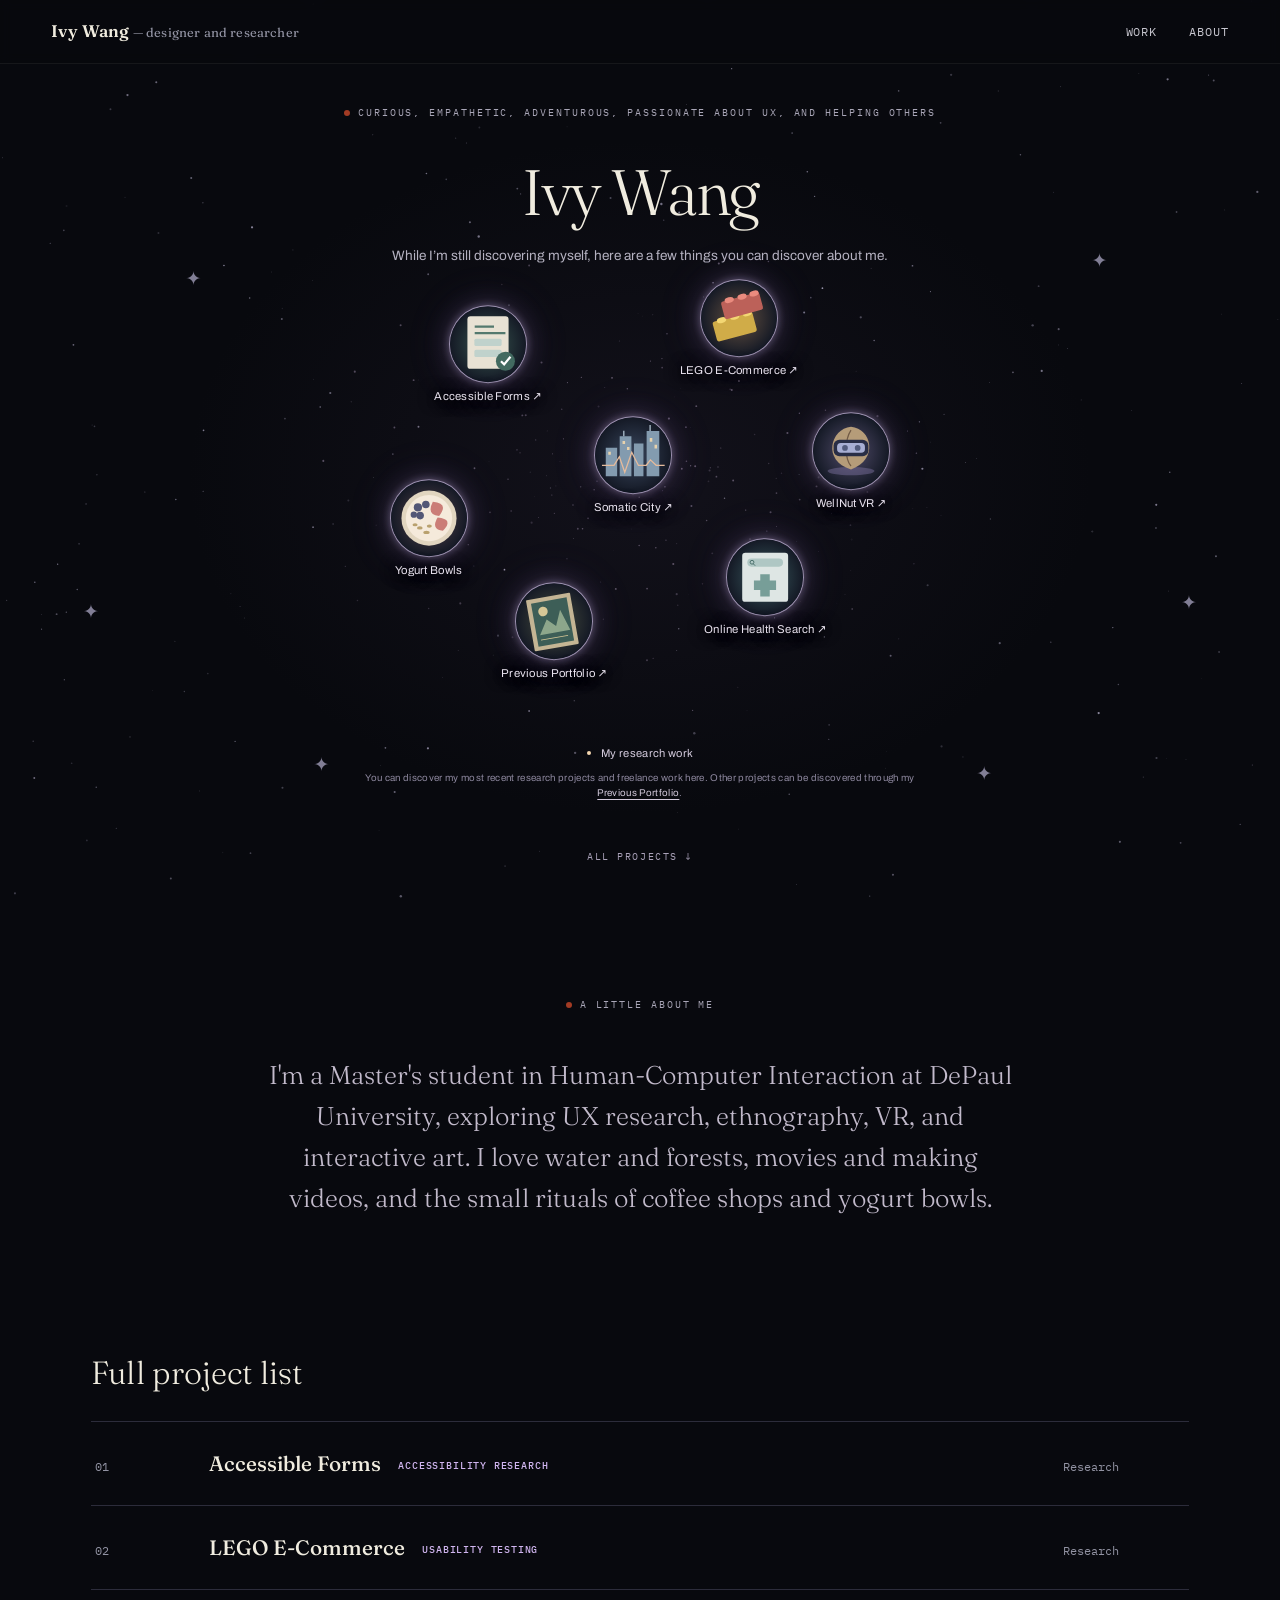
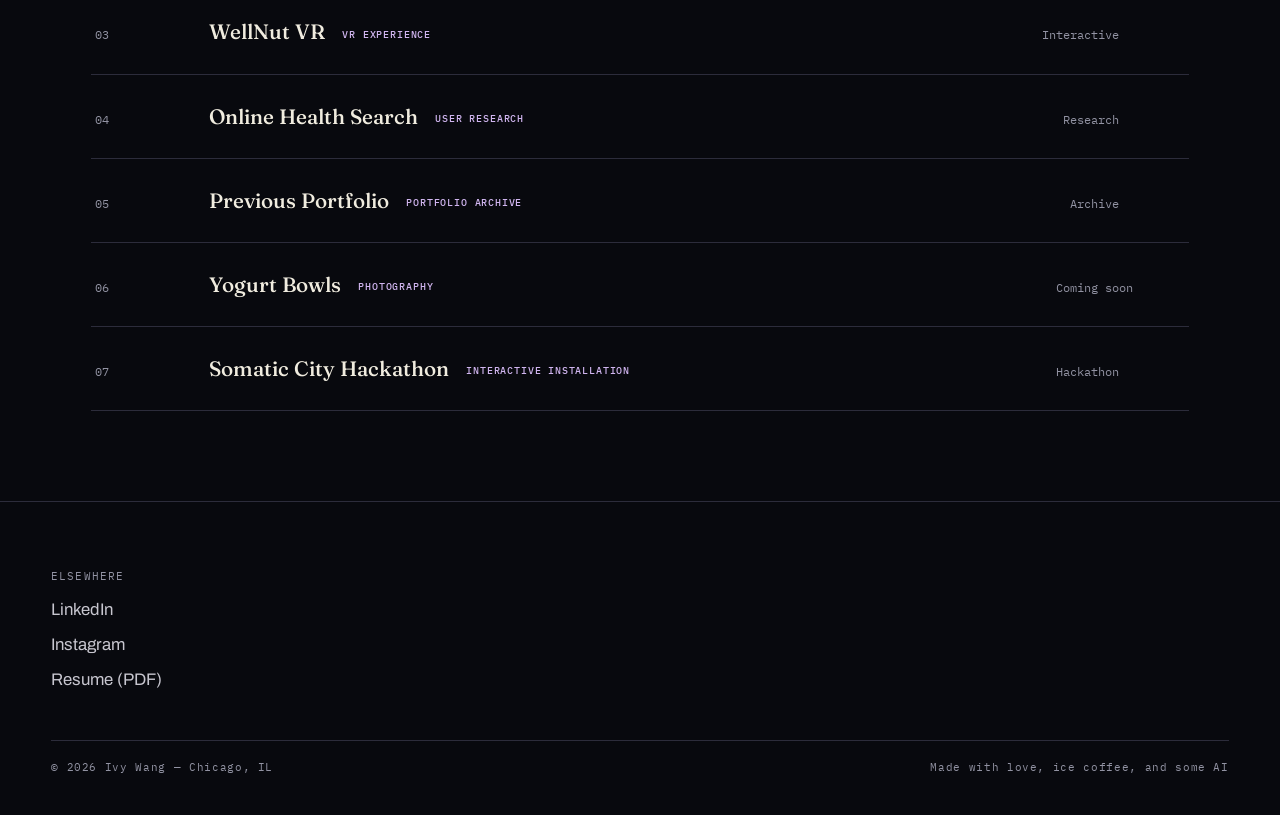
==== index.html @ 1f234c70 "Imported project into github the whole file, everything for the portfolio is moved here" ====
<!DOCTYPE html>
<html lang="en">
<head>
<meta charset="UTF-8">
<meta name="viewport" content="width=device-width, initial-scale=1.0">
<title>Ivy Wang — UX Researcher &amp; Multidisciplinary Interactive Designer</title>
<meta name="description" content="Portfolio and living archive of Ivy Wang — UX researcher and multidisciplinary interactive designer working across research, interaction design, and creative technology.">
<link rel="stylesheet" href="styles.css?v=5">
<link rel="stylesheet" href="universe.css?v=4">
</head>
<body data-page="home">

<nav class="site-nav">
  <a href="index.html" class="mark">Ivy Wang<span> — designer and researcher</span></a>
  <button class="nav-toggle" aria-expanded="false" aria-controls="nav-links">Menu</button>
  <ul class="nav-links" id="nav-links">
    <li><a href="work.html" data-page="work">Work</a></li>
    <li><a href="about.html" data-page="about">About</a></li>
  </ul>
</nav>

<main>

  <section class="universe" aria-label="Explore Ivy's universe">
    <canvas class="starfield" aria-hidden="true"></canvas>
    <header class="universe-intro">
      <p class="eyebrow">Curious, Empathetic, Adventurous, Passionate about UX, and Helping others</p>
      <h1>Ivy Wang</h1>
      <p>While I’m still discovering myself, here are a few things you can discover about me.</p>
    </header>
    <div class="project-cluster" aria-label="Project constellation">
      <a class="project-particle particle-1" href="case-study.html" target="_blank" rel="noopener noreferrer"><span class="particle-spark" aria-hidden="true"><img src="data:image/svg+xml,%3Csvg%20xmlns%3D%22http%3A%2F%2Fwww.w3.org%2F2000%2Fsvg%22%20viewBox%3D%220%200%20240%20240%22%3E%3Cdefs%3E%3CradialGradient%20id%3D%22b%22%3E%3Cstop%20stop-color%3D%22%23395851%22%2F%3E%3Cstop%20offset%3D%221%22%20stop-color%3D%22%23141925%22%2F%3E%3C%2FradialGradient%3E%3C%2Fdefs%3E%3Crect%20width%3D%22240%22%20height%3D%22240%22%20fill%3D%22url(%23b)%22%2F%3E%3Crect%20x%3D%2255%22%20y%3D%2232%22%20width%3D%22130%22%20height%3D%22166%22%20rx%3D%2210%22%20fill%3D%22%23e8e2d4%22%2F%3E%3Cpath%20d%3D%22M78%2065h61M78%2085h97%22%20stroke%3D%22%2353796e%22%20stroke-width%3D%227%22%2F%3E%3Crect%20x%3D%2277%22%20y%3D%22103%22%20width%3D%2286%22%20height%3D%2223%22%20rx%3D%225%22%20fill%3D%22%23c0d2cc%22%2F%3E%3Crect%20x%3D%2277%22%20y%3D%22138%22%20width%3D%2286%22%20height%3D%2223%22%20rx%3D%225%22%20fill%3D%22%23c0d2cc%22%2F%3E%3Ccircle%20cx%3D%22175%22%20cy%3D%22174%22%20r%3D%2230%22%20fill%3D%22%23426a60%22%2F%3E%3Cpath%20d%3D%22m161%20174%2010%2010%2020-24%22%20fill%3D%22none%22%20stroke%3D%22%23fff%22%20stroke-width%3D%227%22%2F%3E%3C%2Fsvg%3E" alt="" width="240" height="240"></span><span class="particle-name">Accessible Forms ↗</span><span class="particle-detail">Accessibility research</span></a>
      <a class="project-particle particle-2" href="lego-case-study.html" target="_blank" rel="noopener noreferrer"><span class="particle-spark" aria-hidden="true"><img src="data:image/svg+xml,%3Csvg%20xmlns%3D%22http%3A%2F%2Fwww.w3.org%2F2000%2Fsvg%22%20viewBox%3D%220%200%20240%20240%22%3E%3Cdefs%3E%3CradialGradient%20id%3D%22b%22%3E%3Cstop%20stop-color%3D%22%23655141%22%2F%3E%3Cstop%20offset%3D%221%22%20stop-color%3D%22%23141925%22%2F%3E%3C%2FradialGradient%3E%3C%2Fdefs%3E%3Crect%20width%3D%22240%22%20height%3D%22240%22%20fill%3D%22url(%23b)%22%2F%3E%3Cg%20transform%3D%22rotate(-15%20120%20120)%22%3E%3Crect%20x%3D%2235%22%20y%3D%22110%22%20width%3D%22130%22%20height%3D%2265%22%20rx%3D%228%22%20fill%3D%22%23d0ac48%22%2F%3E%3Cellipse%20cx%3D%2265%22%20cy%3D%22112%22%20rx%3D%2215%22%20ry%3D%229%22%20fill%3D%22%23f3d773%22%2F%3E%3Cellipse%20cx%3D%22108%22%20cy%3D%22112%22%20rx%3D%2215%22%20ry%3D%229%22%20fill%3D%22%23f3d773%22%2F%3E%3Cellipse%20cx%3D%22149%22%20cy%3D%22112%22%20rx%3D%2215%22%20ry%3D%229%22%20fill%3D%22%23f3d773%22%2F%3E%3Crect%20x%3D%2277%22%20y%3D%2256%22%20width%3D%22125%22%20height%3D%2257%22%20rx%3D%227%22%20fill%3D%22%23bc6159%22%2F%3E%3Cellipse%20cx%3D%22105%22%20cy%3D%2257%22%20rx%3D%2215%22%20ry%3D%229%22%20fill%3D%22%23ea8b7e%22%2F%3E%3Cellipse%20cx%3D%22147%22%20cy%3D%2257%22%20rx%3D%2215%22%20ry%3D%229%22%20fill%3D%22%23ea8b7e%22%2F%3E%3Cellipse%20cx%3D%22186%22%20cy%3D%2257%22%20rx%3D%2215%22%20ry%3D%229%22%20fill%3D%22%23ea8b7e%22%2F%3E%3C%2Fg%3E%3C%2Fsvg%3E" alt="" width="240" height="240"></span><span class="particle-name">LEGO E-Commerce ↗</span><span class="particle-detail">Usability testing</span></a>
      <a class="project-particle particle-3" href="wellnut-case-study.html" target="_blank" rel="noopener noreferrer"><span class="particle-spark" aria-hidden="true"><img src="data:image/svg+xml,%3Csvg%20xmlns%3D%22http%3A%2F%2Fwww.w3.org%2F2000%2Fsvg%22%20viewBox%3D%220%200%20240%20240%22%3E%3Cdefs%3E%3CradialGradient%20id%3D%22b%22%3E%3Cstop%20stop-color%3D%22%23524c6b%22%2F%3E%3Cstop%20offset%3D%221%22%20stop-color%3D%22%23141925%22%2F%3E%3C%2FradialGradient%3E%3C%2Fdefs%3E%3Crect%20width%3D%22240%22%20height%3D%22240%22%20fill%3D%22url(%23b)%22%2F%3E%3Cellipse%20cx%3D%22120%22%20cy%3D%22183%22%20rx%3D%2274%22%20ry%3D%2213%22%20fill%3D%22%238b7eae%22%20opacity%3D%22.4%22%2F%3E%3Cpath%20d%3D%22M120%2043c-65%207-92%20107%200%20135%2088-32%2065-130%200-135Z%22%20fill%3D%22%23b59c79%22%2F%3E%3Cpath%20d%3D%22M120%2054c-20%2030-20%2090%200%20113%22%20stroke%3D%22%23725b46%22%20stroke-width%3D%224%22%20fill%3D%22none%22%2F%3E%3Crect%20x%3D%2265%22%20y%3D%2284%22%20width%3D%22110%22%20height%3D%2252%22%20rx%3D%2218%22%20fill%3D%22%23292e46%22%2F%3E%3Crect%20x%3D%2276%22%20y%3D%2294%22%20width%3D%2288%22%20height%3D%2231%22%20rx%3D%2212%22%20fill%3D%22%23a8afd3%22%2F%3E%3Ccircle%20cx%3D%22101%22%20cy%3D%22110%22%20r%3D%229%22%20fill%3D%22%23525b7c%22%2F%3E%3Ccircle%20cx%3D%22141%22%20cy%3D%22110%22%20r%3D%229%22%20fill%3D%22%23525b7c%22%2F%3E%3C%2Fsvg%3E" alt="" width="240" height="240"></span><span class="particle-name">WellNut VR ↗</span><span class="particle-detail">Virtual reality</span></a>
      <a class="project-particle particle-4" href="health-search-case-study.html" target="_blank" rel="noopener noreferrer"><span class="particle-spark" aria-hidden="true"><img src="data:image/svg+xml,%3Csvg%20xmlns%3D%22http%3A%2F%2Fwww.w3.org%2F2000%2Fsvg%22%20viewBox%3D%220%200%20240%20240%22%3E%3Cdefs%3E%3CradialGradient%20id%3D%22b%22%3E%3Cstop%20stop-color%3D%22%233b5c61%22%2F%3E%3Cstop%20offset%3D%221%22%20stop-color%3D%22%23141925%22%2F%3E%3C%2FradialGradient%3E%3C%2Fdefs%3E%3Crect%20width%3D%22240%22%20height%3D%22240%22%20fill%3D%22url(%23b)%22%2F%3E%3Crect%20x%3D%2248%22%20y%3D%2243%22%20width%3D%22145%22%20height%3D%22155%22%20rx%3D%2210%22%20fill%3D%22%23dee6e4%22%2F%3E%3Crect%20x%3D%2264%22%20y%3D%2261%22%20width%3D%22113%22%20height%3D%2226%22%20rx%3D%2213%22%20fill%3D%22%23afc7c4%22%2F%3E%3Ccircle%20cx%3D%2279%22%20cy%3D%2273%22%20r%3D%226%22%20stroke%3D%22%23476d69%22%20stroke-width%3D%223%22%20fill%3D%22none%22%2F%3E%3Cpath%20d%3D%22m83%2078%206%206%22%20stroke%3D%22%23476d69%22%20stroke-width%3D%223%22%2F%3E%3Cpath%20d%3D%22M105%20111h30v20h20v30h-20v20h-30v-20H85v-30h20Z%22%20fill%3D%22%23779e98%22%2F%3E%3C%2Fsvg%3E" alt="" width="240" height="240"></span><span class="particle-name">Online Health Search ↗</span><span class="particle-detail">User research</span></a>
      <a class="project-particle particle-5" href="https://ivywang1108.github.io/ivyportfolio/index.html" target="_blank" rel="noopener noreferrer"><span class="particle-spark" aria-hidden="true"><img src="data:image/svg+xml,%3Csvg%20xmlns%3D%22http%3A%2F%2Fwww.w3.org%2F2000%2Fsvg%22%20viewBox%3D%220%200%20240%20240%22%3E%3Cdefs%3E%3CradialGradient%20id%3D%22b%22%3E%3Cstop%20stop-color%3D%22%234a5040%22%2F%3E%3Cstop%20offset%3D%221%22%20stop-color%3D%22%23141925%22%2F%3E%3C%2FradialGradient%3E%3C%2Fdefs%3E%3Crect%20width%3D%22240%22%20height%3D%22240%22%20fill%3D%22url(%23b)%22%2F%3E%3Cg%20transform%3D%22rotate(-10%20120%20120)%22%3E%3Crect%20x%3D%2244%22%20y%3D%2240%22%20width%3D%22141%22%20height%3D%22164%22%20rx%3D%223%22%20fill%3D%22%23c4b594%22%2F%3E%3Crect%20x%3D%2258%22%20y%3D%2253%22%20width%3D%22114%22%20height%3D%22138%22%20fill%3D%22%233d5e57%22%2F%3E%3Cpath%20d%3D%22M69%20156%2098%20111l26%2025%2021-48%2021%2068%22%20fill%3D%22%238da68b%22%2F%3E%3Ccircle%20cx%3D%2291%22%20cy%3D%2284%22%20r%3D%2215%22%20fill%3D%22%23d6c797%22%2F%3E%3Cpath%20d%3D%22M69%20172h87%22%20stroke%3D%22%23d6c797%22%20stroke-width%3D%223%22%2F%3E%3C%2Fg%3E%3C%2Fsvg%3E" alt="" width="240" height="240"></span><span class="particle-name">Previous Portfolio ↗</span><span class="particle-detail">Earlier explorations</span></a>
      <button class="project-particle particle-6" type="button" aria-label="Yogurt Bowls — photography coming soon"><span class="particle-spark" aria-hidden="true"><img src="data:image/svg+xml,%3Csvg%20xmlns%3D%22http%3A%2F%2Fwww.w3.org%2F2000%2Fsvg%22%20viewBox%3D%220%200%20240%20240%22%3E%3Cdefs%3E%3CradialGradient%20id%3D%22b%22%3E%3Cstop%20stop-color%3D%22%235b464d%22%2F%3E%3Cstop%20offset%3D%221%22%20stop-color%3D%22%23141925%22%2F%3E%3C%2FradialGradient%3E%3C%2Fdefs%3E%3Crect%20width%3D%22240%22%20height%3D%22240%22%20fill%3D%22url(%23b)%22%2F%3E%3Ccircle%20cx%3D%22120%22%20cy%3D%22120%22%20r%3D%2287%22%20fill%3D%22%23e1d5bf%22%2F%3E%3Ccircle%20cx%3D%22120%22%20cy%3D%22120%22%20r%3D%2273%22%20fill%3D%22%23f5eadb%22%2F%3E%3Cg%20fill%3D%22%23535776%22%3E%3Ccircle%20cx%3D%2285%22%20cy%3D%2286%22%20r%3D%2213%22%2F%3E%3Ccircle%20cx%3D%22110%22%20cy%3D%2277%22%20r%3D%2212%22%2F%3E%3Ccircle%20cx%3D%2292%22%20cy%3D%22112%22%20r%3D%2212%22%2F%3E%3Ccircle%20cx%3D%2272%22%20cy%3D%22109%22%20r%3D%2210%22%2F%3E%3C%2Fg%3E%3Cg%20fill%3D%22%23cb7d77%22%3E%3Cpath%20d%3D%22M132%2068q52%204%2020%2045-41-3-20-45%22%2F%3E%3Cpath%20d%3D%22M147%20118q53%205%2017%2042-39-4-17-42%22%2F%3E%3C%2Fg%3E%3Cg%20fill%3D%22%23b9a16e%22%3E%3Cellipse%20cx%3D%2291%22%20cy%3D%22151%22%20rx%3D%229%22%20ry%3D%225%22%2F%3E%3Cellipse%20cx%3D%22112%22%20cy%3D%22165%22%20rx%3D%2210%22%20ry%3D%225%22%2F%3E%3Cellipse%20cx%3D%22121%22%20cy%3D%22145%22%20rx%3D%228%22%20ry%3D%225%22%2F%3E%3Cellipse%20cx%3D%2276%22%20cy%3D%22141%22%20rx%3D%228%22%20ry%3D%225%22%2F%3E%3C%2Fg%3E%3C%2Fsvg%3E" alt="" width="240" height="240"></span><span class="particle-name">Yogurt Bowls </span><span class="particle-detail">Photography · coming soon</span></button>
      <a class="project-particle particle-7" href="somatic-city-case-study.html" target="_blank" rel="noopener noreferrer"><span class="particle-spark" aria-hidden="true"><img src="data:image/svg+xml,%3Csvg%20xmlns%3D%22http%3A%2F%2Fwww.w3.org%2F2000%2Fsvg%22%20viewBox%3D%220%200%20240%20240%22%3E%3Cdefs%3E%3CradialGradient%20id%3D%22b%22%3E%3Cstop%20stop-color%3D%22%2339465d%22%2F%3E%3Cstop%20offset%3D%221%22%20stop-color%3D%22%23141925%22%2F%3E%3C%2FradialGradient%3E%3C%2Fdefs%3E%3Crect%20width%3D%22240%22%20height%3D%22240%22%20fill%3D%22url(%23b)%22%2F%3E%3Cpath%20d%3D%22M34%20187V97h36v90M78%20187V60h37v127M123%20187V83h30v104M163%20187V44h40v143%22%20fill%3D%22%23839baf%22%2F%3E%3Cpath%20d%3D%22M174%2044V25M91%2060V43%22%20stroke%3D%22%23b2c4d2%22%20stroke-width%3D%224%22%2F%3E%3Cpath%20d%3D%22M22%20152h38l17-27%2017%2049%2022-63%2021%2041h25l13-17%2018%2017h27%22%20fill%3D%22none%22%20stroke%3D%22%23e5bb9c%22%20stroke-width%3D%224%22%2F%3E%3Cg%20fill%3D%22%23e8d3ad%22%3E%3Cpath%20d%3D%22M87%2075h8v10h-8zM101%2094h8v10h-8zM173%2066h8v12h-8zM188%2087h8v12h-8zM42%20109h8v10h-8z%22%2F%3E%3C%2Fg%3E%3C%2Fsvg%3E" alt="" width="240" height="240"></span><span class="particle-name">Somatic City ↗</span><span class="particle-detail">Interactive installation</span></a>
    </div>
    <div class="fact-constellation" aria-label="Discover fun facts">
      <button class="fact-star fact-1" type="button" aria-expanded="false" aria-label="Reveal fun fact 1"><span class="star-cross" aria-hidden="true">✦</span><span class="fact-label">Fun fact 1<small>A little story, coming soon.</small></span></button>
      <button class="fact-star fact-2" type="button" aria-expanded="false" aria-label="Reveal fun fact 2"><span class="star-cross" aria-hidden="true">✦</span><span class="fact-label">Fun fact 2<small>A little story, coming soon.</small></span></button>
      <button class="fact-star fact-3" type="button" aria-expanded="false" aria-label="Reveal fun fact 3"><span class="star-cross" aria-hidden="true">✦</span><span class="fact-label">Fun fact 3<small>A little story, coming soon.</small></span></button>
      <button class="fact-star fact-4" type="button" aria-expanded="false" aria-label="Reveal fun fact 1"><span class="star-cross" aria-hidden="true">✦</span><span class="fact-label">Fun fact 1<small>A little story, coming soon.</small></span></button>
      <button class="fact-star fact-5" type="button" aria-expanded="false" aria-label="Reveal fun fact 2"><span class="star-cross" aria-hidden="true">✦</span><span class="fact-label">Fun fact 2<small>A little story, coming soon.</small></span></button>
      <button class="fact-star fact-6" type="button" aria-expanded="false" aria-label="Reveal fun fact 3"><span class="star-cross" aria-hidden="true">✦</span><span class="fact-label">Fun fact 3<small>A little story, coming soon.</small></span></button>
    </div>
    <div class="universe-guide"><span class="guide-dot"></span> My research work<small>You can discover my most recent research projects and freelance work here. Other projects can be discovered through my <a href="https://ivywang1108.github.io/ivyportfolio/index.html" target="_blank" rel="noopener noreferrer">Previous Portfolio</a>.</small></div>
    <a class="universe-scroll" href="#project-index">All projects ↓</a>
  </section>
  <section class="universe-about" aria-label="About Ivy">
    <p class="eyebrow">A little about me</p>
    <p>I'm a Master's student in Human-Computer Interaction at DePaul University, exploring UX research, ethnography, VR, and interactive art. I love water and forests, movies and making videos, and the small rituals of coffee shops and yogurt bowls.</p>
  </section>

  <!-- ============ INDEX STRIP ============ -->
  <section id="project-index" class="index-strip" aria-label="Full project list">
    <div class="strip-head">
      <h2>Full project list</h2>
    </div>
    <div class="entry-list">
      <a class="entry-row" href="case-study.html">
        <span class="num">01</span>
        <span class="title">Accessible Forms <span class="cat">Accessibility Research</span></span>
        <span class="year">Research</span>
        <span class="go">Open →</span>
      </a>
      <a class="entry-row" href="lego-case-study.html">
        <span class="num">02</span>
        <span class="title">LEGO E-Commerce <span class="cat">Usability Testing</span></span>
        <span class="year">Research</span>
        <span class="go">Open →</span>
      </a>
      <a class="entry-row" href="wellnut-case-study.html">
        <span class="num">03</span>
        <span class="title">WellNut VR <span class="cat">VR Experience</span></span>
        <span class="year">Interactive</span>
        <span class="go">Open →</span>
      </a>
      <a class="entry-row" href="health-search-case-study.html">
        <span class="num">04</span>
        <span class="title">Online Health Search <span class="cat">User Research</span></span>
        <span class="year">Research</span>
        <span class="go">Open →</span>
      </a>
      <a class="entry-row" href="https://ivywang1108.github.io/ivyportfolio/index.html">
        <span class="num">05</span>
        <span class="title">Previous Portfolio <span class="cat">Portfolio Archive</span></span>
        <span class="year">Archive</span>
        <span class="go">Open →</span>
      </a>
      <a class="entry-row" href="#project-index" aria-label="Yogurt Bowls — coming soon">
        <span class="num">06</span>
        <span class="title">Yogurt Bowls <span class="cat">Photography</span></span>
        <span class="year">Coming soon</span>
        <span class="go">Soon</span>
      </a>
      <a class="entry-row" href="somatic-city-case-study.html">
        <span class="num">07</span>
        <span class="title">Somatic City Hackathon <span class="cat">Interactive Installation</span></span>
        <span class="year">Hackathon</span>
        <span class="go">Open →</span>
      </a>
    </div>
  </section>

</main>

<footer class="site-footer">
  <div class="footer-grid">
    <div class="footer-col">
      <p class="label">Elsewhere</p>
      <a href="https://www.linkedin.com/in/ivywang1108" target="_blank" rel="noopener noreferrer">LinkedIn</a>
      <a href="https://www.instagram.com/eyeweewhy/" target="_blank" rel="noopener noreferrer">Instagram</a>
      <a href="#">Resume (PDF)</a>
    </div>
  </div>
  <div class="footer-bottom">
    <span>© <span data-year></span> Ivy Wang — Chicago, IL</span>
    <span>Made with love, ice coffee, and some AI</span>
  </div>
</footer>

<script src="script.js?v=3"></script>
<script src="universe.js?v=2"></script>
</body>
</html>
---- styles.css ----
/* =========================================================
   IVY WANG — PORTFOLIO
   A personal digital archive. Design system + shared layout.
   ========================================================= */

@import url('https://fonts.googleapis.com/css2?family=Fraunces:ital,opsz,wght@0,9..144,300;0,9..144,400;0,9..144,500;0,9..144,600;0,9..144,700;1,9..144,400;1,9..144,500&family=Archivo:ital,wght@0,400;0,500;0,600;0,700;1,400&family=IBM+Plex+Mono:wght@400;500&display=swap');

:root{
  /* ---- color: archive paper + ledger ink ---- */
  --paper:        #D6E8E8;
  --paper-2:      #D6E8E8;   /* card / specimen surface */
  --line:         #005200;   /* borders and hairline rules */
  --ink:          #005200;
  --ink-soft:     #176B4A;
  --ink-faint:    #4B987C;
  --blue:         #2E3A5F;   /* fountain-pen ledger blue */
  --ochre:        #B3822A;   /* index-tab ochre */
  --stamp:        #A23B24;   /* due-date stamp red, used sparingly */

  /* ---- type ---- */
  --f-display: 'Fraunces', ui-serif, Georgia, serif;
  --f-body:    'Archivo', ui-sans-serif, system-ui, sans-serif;
  --f-mono:    'IBM Plex Mono', ui-monospace, monospace;

  /* ---- scale ---- */
  --step-0: clamp(0.95rem, 0.9rem + 0.2vw, 1.05rem);
  --step-1: clamp(1.1rem, 1rem + 0.5vw, 1.3rem);
  --step-2: clamp(1.5rem, 1.2rem + 1.4vw, 2.1rem);
  --step-3: clamp(2.2rem, 1.6rem + 2.8vw, 3.6rem);
  --step-4: clamp(3rem, 2rem + 5vw, 6rem);

  --nav-h: 64px;
  --edge: clamp(20px, 4vw, 56px);
}

*, *::before, *::after{ box-sizing: border-box; }
html{ scroll-behavior: smooth; }
body{
  margin: 0;
  background: var(--paper);
  color: var(--ink);
  font-family: var(--f-body);
  font-size: var(--step-0);
  line-height: 1.5;
  -webkit-font-smoothing: antialiased;
}
img{ max-width: 100%; display: block; }
a{ color: inherit; text-decoration: none; }
h1,h2,h3,h4{ margin: 0; font-family: var(--f-display); font-weight: 500; }
p{ margin: 0; }
ul{ margin: 0; padding: 0; list-style: none; }
button{ font: inherit; color: inherit; background: none; border: none; cursor: pointer; }

::selection{ background: var(--blue); color: var(--paper); }

:focus-visible{
  outline: 2px solid var(--blue);
  outline-offset: 3px;
}

/* faint archive coordinate grid, used as page texture */
.grid-field{
  position: absolute;
  inset: 0;
  pointer-events: none;
  background-image:
    linear-gradient(var(--line) 1px, transparent 1px),
    linear-gradient(90deg, var(--line) 1px, transparent 1px);
  background-size: 96px 96px;
  opacity: 0.35;
  z-index: 0;
}

/* =========================================================
   NAV
   ========================================================= */
.site-nav{
  position: fixed;
  top: 0; left: 0; right: 0;
  height: var(--nav-h);
  display: flex;
  align-items: center;
  justify-content: space-between;
  padding: 0 var(--edge);
  z-index: 100;
  background: color-mix(in srgb, var(--paper) 88%, transparent);
  backdrop-filter: blur(6px);
  border-bottom: 1px solid var(--line);
}
.site-nav .mark{
  font-family: var(--f-display);
  font-weight: 600;
  font-size: 1.05rem;
  letter-spacing: 0.01em;
}
.site-nav .mark span{ color: var(--ink-faint); font-weight: 400; }
.nav-links{
  display: flex;
  gap: clamp(16px, 2.5vw, 40px);
  font-family: var(--f-mono);
  font-size: 0.72rem;
  letter-spacing: 0.08em;
  text-transform: uppercase;
}
.nav-links a{
  position: relative;
  padding: 4px 0;
  color: var(--ink-soft);
  transition: color .25s ease;
}
.nav-links a::after{
  content: "";
  position: absolute;
  left: 0; bottom: 0;
  width: 100%; height: 1px;
  background: var(--blue);
  transform: scaleX(0);
  transform-origin: right;
  transition: transform .3s ease;
}
.nav-links a:hover,
.nav-links a[aria-current="page"]{ color: var(--ink); }
.nav-links a:hover::after,
.nav-links a[aria-current="page"]::after{
  transform: scaleX(1);
  transform-origin: left;
}
.nav-toggle{ display: none; }

@media (max-width: 640px){
  .nav-links{
    position: fixed;
    top: var(--nav-h); left: 0; right: 0;
    flex-direction: column;
    background: var(--paper);
    border-bottom: 1px solid var(--line);
    padding: 18px var(--edge) 26px;
    gap: 16px;
    transform: translateY(-8px);
    opacity: 0;
    pointer-events: none;
    transition: opacity .2s ease, transform .2s ease;
  }
  .nav-links.is-open{
    opacity: 1;
    transform: translateY(0);
    pointer-events: auto;
  }
  .nav-toggle{
    display: inline-block;
    font-family: var(--f-mono);
    font-size: 0.72rem;
    letter-spacing: 0.08em;
    text-transform: uppercase;
    border: 1px solid var(--line);
    padding: 6px 12px;
  }
}

/* =========================================================
   FOOTER
   ========================================================= */
.site-footer{
  position: relative;
  z-index: 1;
  border-top: 1px solid var(--line);
  padding: 56px var(--edge) 40px;
  background: var(--paper);
}
.footer-grid{
  display: grid;
  grid-template-columns: 1fr;
  gap: 32px;
  max-width: 1200px;
  margin: 0 auto;
}
.footer-grid h3{
  font-size: var(--step-1);
  max-width: 20ch;
}
.footer-col p, .footer-col a{
  display: block;
  color: var(--ink-soft);
  margin-top: 10px;
}
.footer-col .label{
  font-family: var(--f-mono);
  font-size: 0.68rem;
  letter-spacing: 0.1em;
  text-transform: uppercase;
  color: var(--ink-faint);
  margin-bottom: 12px;
}
.footer-col a{ transition: color .2s ease; }
.footer-col a:hover{ color: var(--blue); }
.footer-bottom{
  max-width: 1200px;
  margin: 48px auto 0;
  padding-top: 18px;
  border-top: 1px solid var(--line);
  display: flex;
  justify-content: space-between;
  font-family: var(--f-mono);
  font-size: 0.68rem;
  letter-spacing: 0.06em;
  color: var(--ink-faint);
  flex-wrap: wrap;
  gap: 8px;
}
@media (max-width: 720px){
  .footer-grid{ grid-template-columns: 1fr; }
}

/* =========================================================
   GENERIC PAGE HEADER (inner pages)
   ========================================================= */
.page-head{
  position: relative;
  z-index: 1;
  padding: calc(var(--nav-h) + 64px) var(--edge) 48px;
  max-width: 1200px;
  margin: 0 auto;
  border-bottom: 1px solid var(--line);
}
.eyebrow{
  font-family: var(--f-mono);
  font-size: 0.7rem;
  letter-spacing: 0.12em;
  text-transform: uppercase;
  color: var(--ochre);
  display: inline-flex;
  align-items: center;
  gap: 8px;
  margin-bottom: 18px;
}
.eyebrow::before{
  content: "";
  width: 6px; height: 6px;
  background: var(--stamp);
  border-radius: 50%;
  display: inline-block;
}
.page-head h1{
  font-size: var(--step-3);
  font-weight: 500;
  max-width: 16ch;
}
.page-head .dek{
  margin-top: 20px;
  max-width: 56ch;
  color: var(--ink-soft);
  font-size: var(--step-1);
  line-height: 1.6;
}

.page-body{
  position: relative;
  z-index: 1;
  max-width: 1200px;
  margin: 0 auto;
  padding: 56px var(--edge) 100px;
}

/* simple index list, reused on Work / Research pages */
.entry-list{ border-top: 1px solid var(--line); }
.entry-row{
  display: grid;
  grid-template-columns: 90px 1fr auto auto;
  align-items: baseline;
  gap: 24px;
  padding: 26px 4px;
  border-bottom: 1px solid var(--line);
  transition: background .2s ease;
}
.entry-row:hover,
.entry-row:focus-visible{
  background: #005200;
  color: var(--paper);
}
.entry-row:hover .num,
.entry-row:hover .title .cat,
.entry-row:hover .year,
.entry-row:hover .go,
.entry-row:focus-visible .num,
.entry-row:focus-visible .title .cat,
.entry-row:focus-visible .year,
.entry-row:focus-visible .go{
  color: var(--paper);
}
.entry-row .num{
  font-family: var(--f-mono);
  font-size: 0.75rem;
  color: var(--ink-faint);
}
.entry-row .title{
  font-family: var(--f-display);
  font-size: var(--step-1);
  font-weight: 500;
}
.entry-row .title .cat{
  font-family: var(--f-mono);
  font-size: 0.65rem;
  letter-spacing: 0.08em;
  text-transform: uppercase;
  color: var(--blue);
  margin-left: 12px;
  vertical-align: middle;
}
.entry-row .year{
  font-family: var(--f-mono);
  font-size: 0.75rem;
  color: var(--ink-faint);
}
.entry-row .go{
  font-family: var(--f-mono);
  font-size: 0.72rem;
  color: var(--ink-soft);
  opacity: 0;
  transform: translateX(-6px);
  transition: opacity .2s ease, transform .2s ease;
}
.entry-row:hover .go{ opacity: 1; transform: translateX(0); }

@media (max-width: 640px){
  .entry-row{ grid-template-columns: 40px 1fr; row-gap: 6px; }
  .entry-row .year, .entry-row .go{ display: none; }
}

/* =========================================================
   PLACEHOLDER CASE STUDY
   ========================================================= */
.stub-card{
  border: 1px solid var(--line);
  background: var(--paper-2);
  padding: clamp(28px, 5vw, 60px);
  display: grid;
  gap: 18px;
  max-width: 760px;
}
.stub-card .tag{
  font-family: var(--f-mono);
  font-size: 0.68rem;
  letter-spacing: 0.1em;
  text-transform: uppercase;
  color: var(--stamp);
  border: 1px solid currentColor;
  padding: 4px 10px;
  width: fit-content;
}

/* =========================================================
   ABOUT PAGE bits
   ========================================================= */
.about-layout{
  display: grid;
  grid-template-columns: 320px 1fr;
  gap: 56px;
}
.about-photo{
  aspect-ratio: 4 / 5;
  border: 1px solid var(--line);
  background: var(--paper-2);
  display: flex;
  align-items: center;
  justify-content: center;
  font-family: var(--f-mono);
  font-size: 0.75rem;
  letter-spacing: 0.08em;
  color: var(--ink-faint);
  text-transform: uppercase;
  position: sticky;
  top: calc(var(--nav-h) + 32px);
}
.about-copy p{ margin-bottom: 20px; max-width: 62ch; color: var(--ink-soft); line-height: 1.7; }
.about-copy h2{ font-size: var(--step-1); margin: 40px 0 14px; }
.skill-tags{ display: flex; flex-wrap: wrap; gap: 10px; }
.skill-tags li{
  font-family: var(--f-mono);
  font-size: 0.7rem;
  letter-spacing: 0.04em;
  border: 1px solid var(--line);
  padding: 6px 12px;
  color: var(--ink-soft);
}
@media (max-width: 800px){
  .about-layout{ grid-template-columns: 1fr; }
  .about-photo{ position: static; max-width: 260px; }
}

/* =========================================================
   CONTACT PAGE
   ========================================================= */
.contact-grid{
  display: grid;
  grid-template-columns: 1fr 1fr;
  gap: 40px;
}
.contact-card{
  border: 1px solid var(--line);
  padding: 32px;
}
.contact-card .label{
  font-family: var(--f-mono);
  font-size: 0.68rem;
  letter-spacing: 0.1em;
  text-transform: uppercase;
  color: var(--ink-faint);
  margin-bottom: 10px;
}
.contact-card a, .contact-card p{ font-family: var(--f-display); font-size: var(--step-1); }
@media (max-width: 700px){ .contact-grid{ grid-template-columns: 1fr; } }
---- universe.css ----
/* A quiet universe, with stable project targets and discoverable stars. */
body[data-page="home"]{--paper:#08090e;--ink:#f0ecdf;--ink-soft:#c7c6cf;--ink-faint:#9293a3;--line:#2c2c3b;--blue:#d0b5ef;background:#08090e;color:var(--ink)}
.site-nav{background:rgba(8,9,14,.85);border-bottom:1px solid #ffffff0f}
.site-nav .mark span{font-size:.8rem}
.universe{position:relative;isolation:isolate;min-height:850px;height:100svh;max-height:1200px;overflow:hidden;background:radial-gradient(ellipse at 50% 53%,#30283e44,transparent 50%),#08090e}
.starfield{position:absolute;inset:0;width:100%;height:100%;pointer-events:none;z-index:-1}
.universe-intro{position:absolute;top:calc(var(--nav-h) + 34px);width:100%;text-align:center;padding:0 22px;pointer-events:none}
.eyebrow{font-family:var(--f-mono);font-size:.6rem;text-transform:uppercase;letter-spacing:.2em;color:#a9a6b7}
.universe-intro h1{font-size:clamp(2.7rem,5vw,5rem);font-weight:300;letter-spacing:-.035em;margin:6px 0}
.universe-intro>p:last-child{font-size:.85rem;color:#b5b2c1}
.project-cluster{position:absolute;left:50%;top:54%;width:660px;height:370px;transform:translate(-50%,-50%);z-index:3}
.project-particle{position:absolute;display:flex;align-items:center;flex-direction:column;justify-content:center;gap:5px;min-height:62px;width:172px;padding:7px 5px;color:#e7e1ed;text-align:center;cursor:pointer;transform:translate(-50%,-50%);border:0;background:none;transition:color .2s}
.particle-spark{height:78px;width:78px;display:block;flex:none;border-radius:50%;background:#242335;border:1px solid #ead9ff99;box-shadow:0 0 9px #e7d0ff55,0 0 29px #b48fe633,0 0 54px #b48fe618;transition:box-shadow .25s,transform .25s;animation:orb-float 6s ease-in-out infinite alternate;overflow:hidden}
.particle-spark img{display:block;width:100%;height:100%;object-fit:cover;border-radius:50%}
.particle-2 .particle-spark,.particle-5 .particle-spark{animation-delay:-2s}
.particle-3 .particle-spark,.particle-6 .particle-spark{animation-delay:-4s}
.particle-4 .particle-spark,.particle-7 .particle-spark{animation-delay:-1s}
@keyframes orb-float{from{transform:translateY(-3px)}to{transform:translateY(3px)}}
.particle-name{font-size:.71rem;letter-spacing:.025em;text-shadow:0 2px 7px #000,0 0 18px #000}
.particle-detail{font-family:var(--f-mono);font-size:.53rem;color:#c6b7d9;opacity:0;transition:opacity .2s;text-shadow:0 0 9px #000}
.project-particle:hover,.project-particle:focus-visible{color:#fff}
.project-particle:hover .particle-detail,.project-particle:focus-visible .particle-detail{opacity:1}
.project-particle:hover .particle-spark,.project-particle:focus-visible .particle-spark{animation-play-state:paused;scale:1.08;box-shadow:0 0 13px #eadbff99,0 0 38px #cfabff66}
.project-particle:focus-visible,.fact-star:focus-visible{outline:1px solid #dbcae7;outline-offset:4px;border-radius:4px}
.particle-1{left:27%;top:17%}.particle-2{left:65%;top:10%}.particle-3{left:82%;top:46%}.particle-4{left:69%;top:80%}.particle-5{left:37%;top:92%}.particle-6{left:18%;top:64%}.particle-7{left:49%;top:47%}
.fact-star{position:absolute;width:54px;height:54px;z-index:4;display:grid;place-items:center;color:#817e95;cursor:pointer}
.star-cross{font-size:19px;transition:color .3s,text-shadow .3s,transform .3s}
.fact-label{position:absolute;top:46px;width:175px;font-family:var(--f-display);font-size:1.1rem;color:#eee7fa;opacity:0;visibility:hidden;transform:translateY(5px);transition:opacity .25s,transform .25s;pointer-events:none;text-shadow:0 2px 10px #000}
.fact-label small{display:block;margin-top:5px;font-family:var(--f-body);font-size:.65rem;color:#a7a1b7}
.fact-star:hover .star-cross,.fact-star:focus-visible .star-cross,.fact-star.is-lit .star-cross{color:#fff4de;text-shadow:0 0 12px #ffe5c0,0 0 35px #c7a0ff;transform:rotate(45deg) scale(1.35)}
.fact-star:hover .fact-label,.fact-star:focus-visible .fact-label,.fact-star.is-lit .fact-label{opacity:1;visibility:visible;transform:translateY(0)}
.fact-1{left:13%;top:28%}.fact-2{right:12%;top:26%}.fact-3{left:5%;top:65%}.fact-4{right:5%;top:64%}.fact-5{left:23%;top:82%}.fact-6{right:21%;top:83%}
.fact-3 .fact-label{left:0;text-align:left}.fact-4 .fact-label{right:0;text-align:right}
.universe-guide{position:absolute;bottom:99px;width:100%;text-align:center;color:#d2c9db;font-size:.7rem;letter-spacing:.03em;padding:0 20px;pointer-events:none}
.universe-guide small{display:block;color:#8d879e;font-size:.61rem;margin:8px auto 0;max-width:560px;line-height:1.6}
.universe-guide a{pointer-events:auto;color:#d2c9db;text-decoration:underline;text-underline-offset:3px}
.universe-guide a:hover{color:#fff}
.guide-dot{display:inline-block;width:4px;height:4px;background:#f5d6af;border-radius:50%;margin:0 8px 2px 0}
.universe-scroll{position:absolute;bottom:26px;left:50%;transform:translateX(-50%);padding:10px;font-family:var(--f-mono);font-size:.6rem;text-transform:uppercase;letter-spacing:.16em;color:#aaa2b9}
.universe-about{max-width:850px;margin:auto;padding:90px var(--edge);text-align:center}
.universe-about>p:last-child{font-family:var(--f-display);font-weight:300;font-size:clamp(1.15rem,2vw,1.7rem);line-height:1.6;color:#c2bacb;margin-top:25px}
.index-strip{max-width:1200px;margin:auto;padding:40px var(--edge) 90px;scroll-margin-top:100px}
.strip-head{margin-bottom:24px}.strip-head h2{font-size:2rem;font-weight:300}
.entry-row:hover,.entry-row:focus-visible{background:var(--blue);color:var(--paper)}
.site-footer{background:#08090e}
@media(max-width:700px){
 .site-nav .mark span{display:none}
 .universe{min-height:880px;height:100svh}
 .universe-intro{top:100px}
 .project-cluster{width:100%;max-width:450px;height:350px;top:52%}
 .project-particle{width:112px}.particle-name{font-size:.64rem}.particle-detail{font-size:.48rem}
 .particle-spark{height:58px;width:58px}
 .particle-1{left:24%;top:12%}.particle-2{left:73%;top:15%}.particle-3{left:81%;top:48%}.particle-4{left:73%;top:81%}.particle-5{left:33%;top:96%}.particle-6{left:20%;top:62%}.particle-7{left:45%;top:39%}
 .fact-1{left:9%;top:26%}.fact-2{right:9%;top:26%}.fact-3{left:9%;top:73%}.fact-4{right:9%;top:73%}.fact-5,.fact-6{display:none}
 .fact-label{width:145px;font-size:.95rem}.fact-1 .fact-label{left:0}.fact-2 .fact-label{right:0}
 .universe-guide{bottom:66px}.universe-scroll{bottom:12px}
}
@media(prefers-reduced-motion:reduce){*,*::before,*::after{scroll-behavior:auto!important;transition:none!important;animation:none!important}}
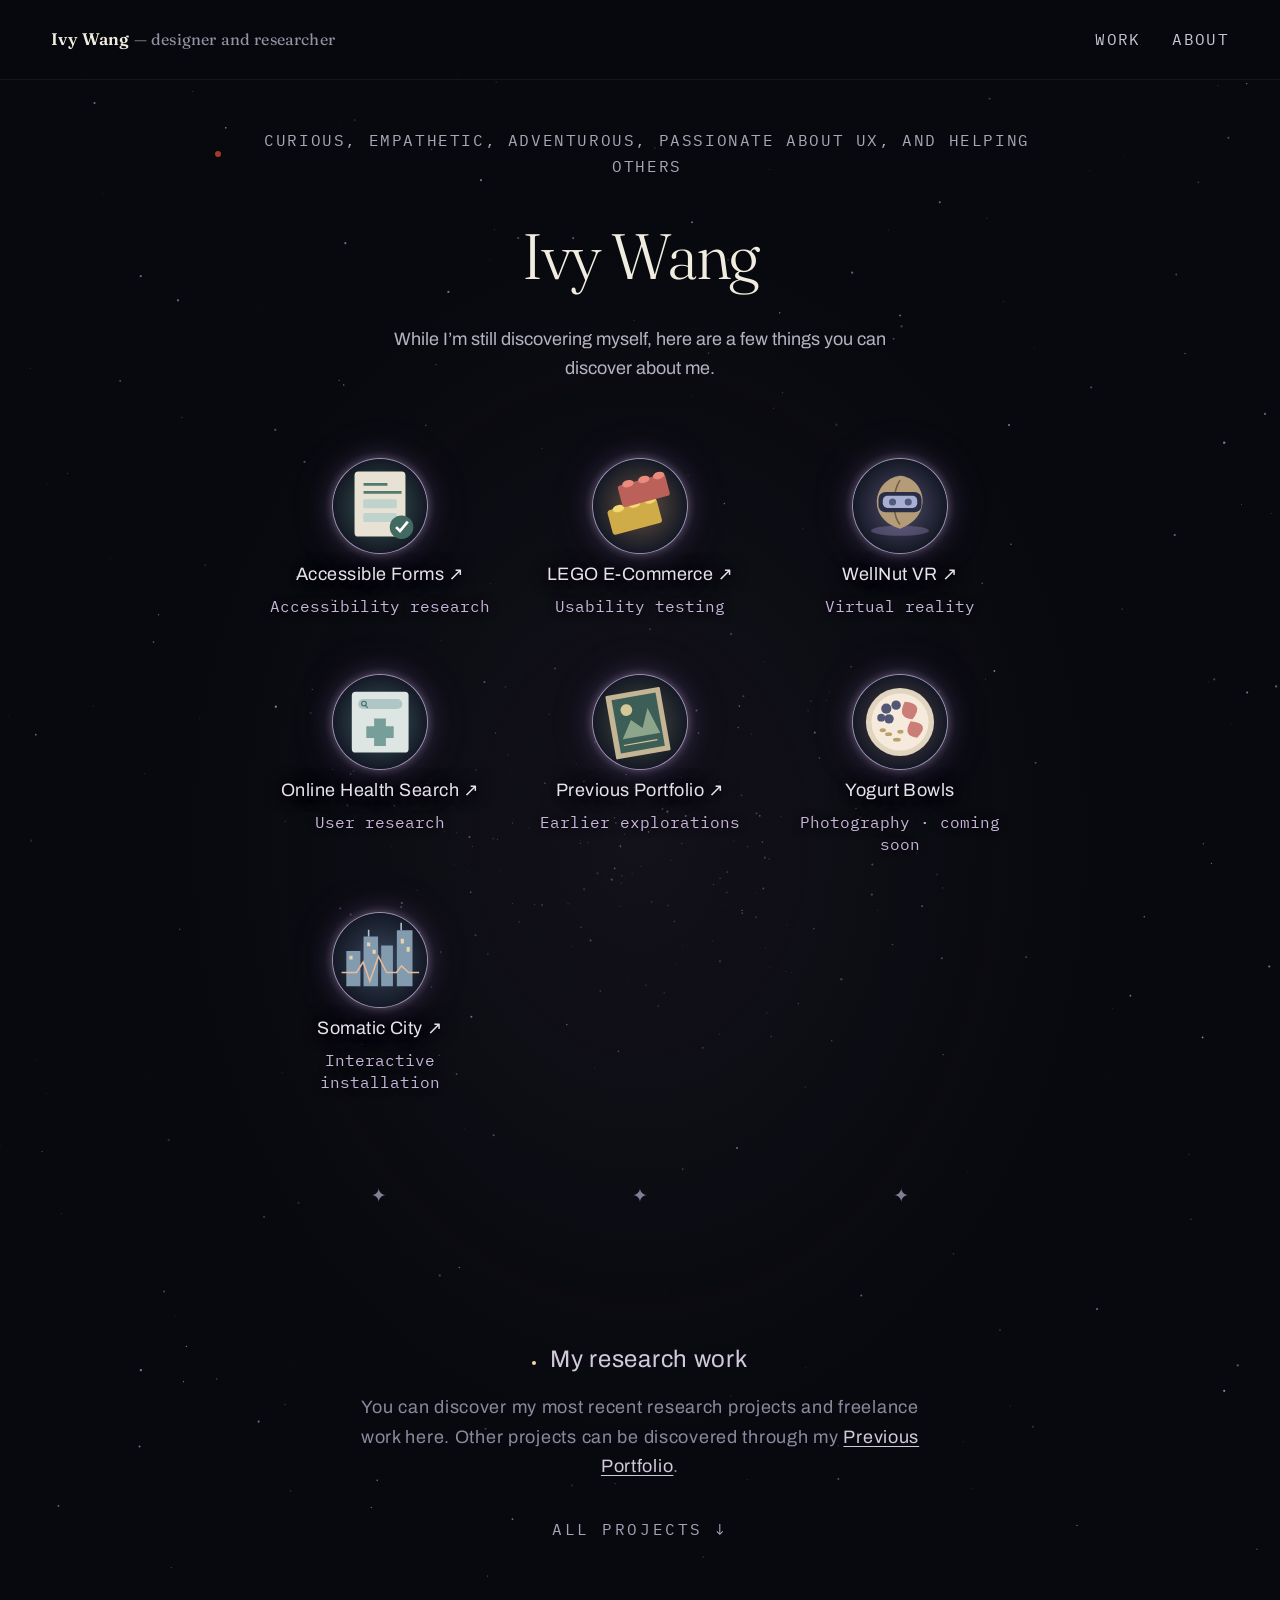
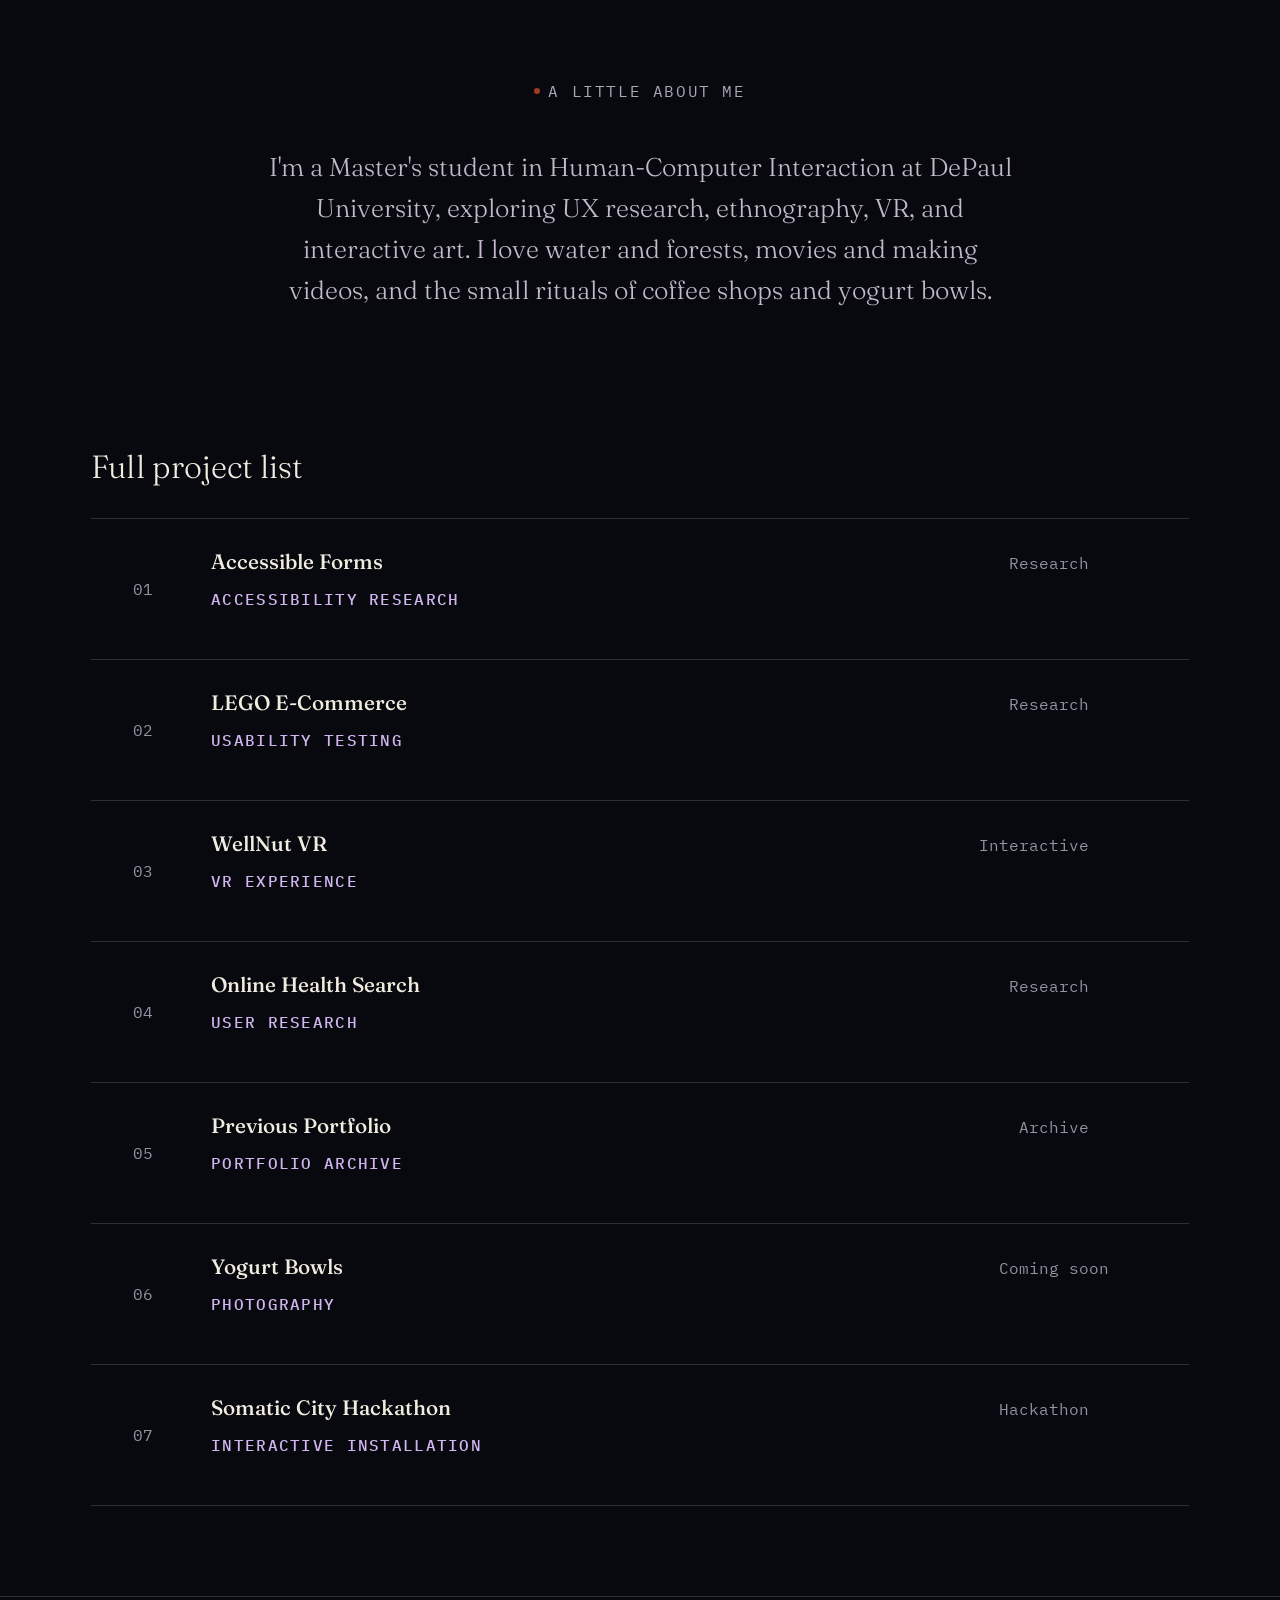
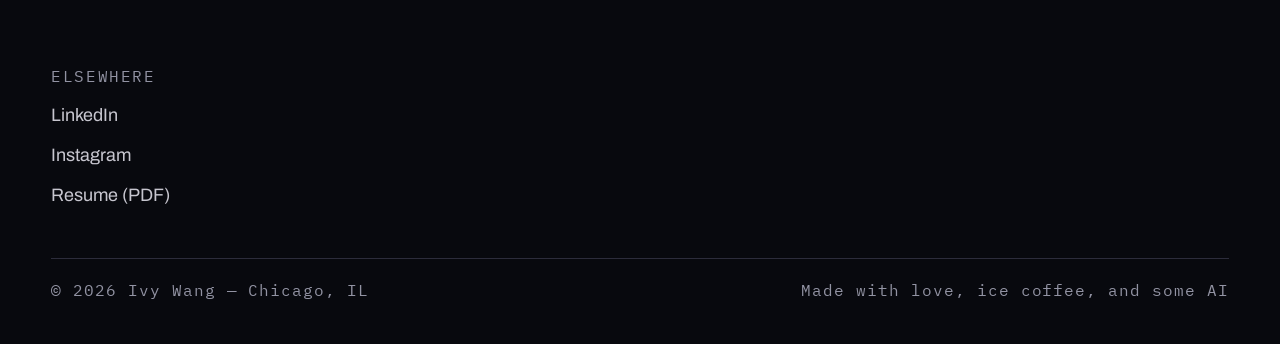
==== commit 2776cc83: "Updated content and portfolio structure Major changes made to home page, including theme, layout, st" ====
--- a/index.html
+++ b/index.html
@@ -5,8 +5,9 @@
 <meta name="viewport" content="width=device-width, initial-scale=1.0">
 <title>Ivy Wang — UX Researcher &amp; Multidisciplinary Interactive Designer</title>
 <meta name="description" content="Portfolio and living archive of Ivy Wang — UX researcher and multidisciplinary interactive designer working across research, interaction design, and creative technology.">
-<link rel="stylesheet" href="styles.css?v=5">
-<link rel="stylesheet" href="universe.css?v=4">
+<link rel="stylesheet" href="styles.css?v=responsive-2">
+<link rel="stylesheet" href="universe.css?v=desktop-spacing-3">
+<link rel="stylesheet" href="project-list.css?v=3">
 </head>
 <body data-page="home">
 
@@ -60,43 +61,43 @@
     </div>
     <div class="entry-list">
       <a class="entry-row" href="case-study.html">
-        <span class="num">01</span>
+        <span class="num"><span class="project-number">01</span><span class="project-projection" aria-hidden="true"><img src="assets/project-1.svg" alt="" width="80" height="80"><span class="projection-scan"></span></span></span>
         <span class="title">Accessible Forms <span class="cat">Accessibility Research</span></span>
         <span class="year">Research</span>
         <span class="go">Open →</span>
       </a>
       <a class="entry-row" href="lego-case-study.html">
-        <span class="num">02</span>
+        <span class="num"><span class="project-number">02</span><span class="project-projection" aria-hidden="true"><img src="assets/project-2.svg" alt="" width="80" height="80"><span class="projection-scan"></span></span></span>
         <span class="title">LEGO E-Commerce <span class="cat">Usability Testing</span></span>
         <span class="year">Research</span>
         <span class="go">Open →</span>
       </a>
       <a class="entry-row" href="wellnut-case-study.html">
-        <span class="num">03</span>
+        <span class="num"><span class="project-number">03</span><span class="project-projection" aria-hidden="true"><img src="assets/project-3.svg" alt="" width="80" height="80"><span class="projection-scan"></span></span></span>
         <span class="title">WellNut VR <span class="cat">VR Experience</span></span>
         <span class="year">Interactive</span>
         <span class="go">Open →</span>
       </a>
       <a class="entry-row" href="health-search-case-study.html">
-        <span class="num">04</span>
+        <span class="num"><span class="project-number">04</span><span class="project-projection" aria-hidden="true"><img src="assets/project-4.svg" alt="" width="80" height="80"><span class="projection-scan"></span></span></span>
         <span class="title">Online Health Search <span class="cat">User Research</span></span>
         <span class="year">Research</span>
         <span class="go">Open →</span>
       </a>
       <a class="entry-row" href="https://ivywang1108.github.io/ivyportfolio/index.html">
-        <span class="num">05</span>
+        <span class="num"><span class="project-number">05</span><span class="project-projection" aria-hidden="true"><img src="assets/project-5.svg" alt="" width="80" height="80"><span class="projection-scan"></span></span></span>
         <span class="title">Previous Portfolio <span class="cat">Portfolio Archive</span></span>
         <span class="year">Archive</span>
         <span class="go">Open →</span>
       </a>
       <a class="entry-row" href="#project-index" aria-label="Yogurt Bowls — coming soon">
-        <span class="num">06</span>
+        <span class="num"><span class="project-number">06</span><span class="project-projection" aria-hidden="true"><img src="assets/project-6.svg" alt="" width="80" height="80"><span class="projection-scan"></span></span></span>
         <span class="title">Yogurt Bowls <span class="cat">Photography</span></span>
         <span class="year">Coming soon</span>
         <span class="go">Soon</span>
       </a>
       <a class="entry-row" href="somatic-city-case-study.html">
-        <span class="num">07</span>
+        <span class="num"><span class="project-number">07</span><span class="project-projection" aria-hidden="true"><img src="assets/project-7.svg" alt="" width="80" height="80"><span class="projection-scan"></span></span></span>
         <span class="title">Somatic City Hackathon <span class="cat">Interactive Installation</span></span>
         <span class="year">Hackathon</span>
         <span class="go">Open →</span>
--- a/styles.css
+++ b/styles.css
@@ -23,25 +23,25 @@
   --f-mono:    'IBM Plex Mono', ui-monospace, monospace;
 
   /* ---- scale ---- */
-  --step-0: clamp(0.95rem, 0.9rem + 0.2vw, 1.05rem);
+  --step-0: 1.125rem;
   --step-1: clamp(1.1rem, 1rem + 0.5vw, 1.3rem);
   --step-2: clamp(1.5rem, 1.2rem + 1.4vw, 2.1rem);
   --step-3: clamp(2.2rem, 1.6rem + 2.8vw, 3.6rem);
   --step-4: clamp(3rem, 2rem + 5vw, 6rem);
 
-  --nav-h: 64px;
+  --nav-h: 80px;
   --edge: clamp(20px, 4vw, 56px);
 }
 
 *, *::before, *::after{ box-sizing: border-box; }
-html{ scroll-behavior: smooth; }
+html{ scroll-behavior: smooth; scroll-padding-top: calc(var(--nav-h) + 24px); }
 body{
   margin: 0;
   background: var(--paper);
   color: var(--ink);
   font-family: var(--f-body);
   font-size: var(--step-0);
-  line-height: 1.5;
+  line-height: 1.65;
   -webkit-font-smoothing: antialiased;
 }
 img{ max-width: 100%; display: block; }
@@ -98,7 +98,7 @@
   display: flex;
   gap: clamp(16px, 2.5vw, 40px);
   font-family: var(--f-mono);
-  font-size: 0.72rem;
+  font-size: 1rem;
   letter-spacing: 0.08em;
   text-transform: uppercase;
 }
@@ -149,7 +149,7 @@
   .nav-toggle{
     display: inline-block;
     font-family: var(--f-mono);
-    font-size: 0.72rem;
+    font-size: 1rem;
     letter-spacing: 0.08em;
     text-transform: uppercase;
     border: 1px solid var(--line);
@@ -185,7 +185,7 @@
 }
 .footer-col .label{
   font-family: var(--f-mono);
-  font-size: 0.68rem;
+  font-size: 1rem;
   letter-spacing: 0.1em;
   text-transform: uppercase;
   color: var(--ink-faint);
@@ -201,7 +201,7 @@
   display: flex;
   justify-content: space-between;
   font-family: var(--f-mono);
-  font-size: 0.68rem;
+  font-size: 1rem;
   letter-spacing: 0.06em;
   color: var(--ink-faint);
   flex-wrap: wrap;
@@ -224,7 +224,7 @@
 }
 .eyebrow{
   font-family: var(--f-mono);
-  font-size: 0.7rem;
+  font-size: 1rem;
   letter-spacing: 0.12em;
   text-transform: uppercase;
   color: var(--ochre);
@@ -289,7 +289,7 @@
 }
 .entry-row .num{
   font-family: var(--f-mono);
-  font-size: 0.75rem;
+  font-size: 1rem;
   color: var(--ink-faint);
 }
 .entry-row .title{
@@ -299,7 +299,7 @@
 }
 .entry-row .title .cat{
   font-family: var(--f-mono);
-  font-size: 0.65rem;
+  font-size: 1rem;
   letter-spacing: 0.08em;
   text-transform: uppercase;
   color: var(--blue);
@@ -308,12 +308,12 @@
 }
 .entry-row .year{
   font-family: var(--f-mono);
-  font-size: 0.75rem;
+  font-size: 1rem;
   color: var(--ink-faint);
 }
 .entry-row .go{
   font-family: var(--f-mono);
-  font-size: 0.72rem;
+  font-size: 1rem;
   color: var(--ink-soft);
   opacity: 0;
   transform: translateX(-6px);
@@ -339,7 +339,7 @@
 }
 .stub-card .tag{
   font-family: var(--f-mono);
-  font-size: 0.68rem;
+  font-size: 1rem;
   letter-spacing: 0.1em;
   text-transform: uppercase;
   color: var(--stamp);
@@ -364,7 +364,7 @@
   align-items: center;
   justify-content: center;
   font-family: var(--f-mono);
-  font-size: 0.75rem;
+  font-size: 1rem;
   letter-spacing: 0.08em;
   color: var(--ink-faint);
   text-transform: uppercase;
@@ -376,7 +376,7 @@
 .skill-tags{ display: flex; flex-wrap: wrap; gap: 10px; }
 .skill-tags li{
   font-family: var(--f-mono);
-  font-size: 0.7rem;
+  font-size: 1rem;
   letter-spacing: 0.04em;
   border: 1px solid var(--line);
   padding: 6px 12px;
@@ -401,7 +401,7 @@
 }
 .contact-card .label{
   font-family: var(--f-mono);
-  font-size: 0.68rem;
+  font-size: 1rem;
   letter-spacing: 0.1em;
   text-transform: uppercase;
   color: var(--ink-faint);
@@ -409,3 +409,24 @@
 }
 .contact-card a, .contact-card p{ font-family: var(--f-display); font-size: var(--step-1); }
 @media (max-width: 700px){ .contact-grid{ grid-template-columns: 1fr; } }
+
+/* Readable navigation and reflow for larger type and browser zoom. */
+.nav-links a,.nav-toggle{min-height:44px;display:inline-flex;align-items:center}
+.nav-toggle{display:none}
+.entry-row{grid-template-columns:48px minmax(0,1fr) auto auto;gap:20px}
+.entry-row .title .cat{display:block;margin:8px 0 0;line-height:1.5}
+.entry-row .go{opacity:1;transform:none}
+.about-copy h2{font-size:1.5rem}
+.skill-tags li{padding:8px 14px}
+@media(max-width:1000px){.site-nav .mark span{display:none}.entry-row{grid-template-columns:40px minmax(0,1fr)}.entry-row .year,.entry-row .go{display:none}}
+@media(max-width:640px){.nav-toggle{display:inline-flex}.nav-links a{width:100%}}
+
+/* Grid children must be able to shrink and wrap when text is enlarged. */
+main :where(section,article,figure,div,li,a,span){min-width:0}
+main :where(h1,h2,h3,h4,p,dd,dt,figcaption,li){overflow-wrap:anywhere}
+.site-nav{gap:16px}
+.site-nav .mark{min-width:0}
+.nav-toggle{flex-shrink:0}
+.entry-row .title{overflow-wrap:anywhere}
+.footer-bottom>span{max-width:100%;overflow-wrap:anywhere}
+@media(max-width:900px){.about-layout{grid-template-columns:minmax(0,1fr)}.about-photo{position:static}}
--- a/universe.css
+++ b/universe.css
@@ -1,13 +1,13 @@
 /* A quiet universe, with stable project targets and discoverable stars. */
 body[data-page="home"]{--paper:#08090e;--ink:#f0ecdf;--ink-soft:#c7c6cf;--ink-faint:#9293a3;--line:#2c2c3b;--blue:#d0b5ef;background:#08090e;color:var(--ink)}
 .site-nav{background:rgba(8,9,14,.85);border-bottom:1px solid #ffffff0f}
-.site-nav .mark span{font-size:.8rem}
+.site-nav .mark span{font-size:1rem}
 .universe{position:relative;isolation:isolate;min-height:850px;height:100svh;max-height:1200px;overflow:hidden;background:radial-gradient(ellipse at 50% 53%,#30283e44,transparent 50%),#08090e}
 .starfield{position:absolute;inset:0;width:100%;height:100%;pointer-events:none;z-index:-1}
 .universe-intro{position:absolute;top:calc(var(--nav-h) + 34px);width:100%;text-align:center;padding:0 22px;pointer-events:none}
-.eyebrow{font-family:var(--f-mono);font-size:.6rem;text-transform:uppercase;letter-spacing:.2em;color:#a9a6b7}
+.eyebrow{font-family:var(--f-mono);font-size:1rem;text-transform:uppercase;letter-spacing:.2em;color:#a9a6b7}
 .universe-intro h1{font-size:clamp(2.7rem,5vw,5rem);font-weight:300;letter-spacing:-.035em;margin:6px 0}
-.universe-intro>p:last-child{font-size:.85rem;color:#b5b2c1}
+.universe-intro>p:last-child{font-size:1rem;color:#b5b2c1}
 .project-cluster{position:absolute;left:50%;top:54%;width:660px;height:370px;transform:translate(-50%,-50%);z-index:3}
 .project-particle{position:absolute;display:flex;align-items:center;flex-direction:column;justify-content:center;gap:5px;min-height:62px;width:172px;padding:7px 5px;color:#e7e1ed;text-align:center;cursor:pointer;transform:translate(-50%,-50%);border:0;background:none;transition:color .2s}
 .particle-spark{height:78px;width:78px;display:block;flex:none;border-radius:50%;background:#242335;border:1px solid #ead9ff99;box-shadow:0 0 9px #e7d0ff55,0 0 29px #b48fe633,0 0 54px #b48fe618;transition:box-shadow .25s,transform .25s;animation:orb-float 6s ease-in-out infinite alternate;overflow:hidden}
@@ -16,8 +16,8 @@
 .particle-3 .particle-spark,.particle-6 .particle-spark{animation-delay:-4s}
 .particle-4 .particle-spark,.particle-7 .particle-spark{animation-delay:-1s}
 @keyframes orb-float{from{transform:translateY(-3px)}to{transform:translateY(3px)}}
-.particle-name{font-size:.71rem;letter-spacing:.025em;text-shadow:0 2px 7px #000,0 0 18px #000}
-.particle-detail{font-family:var(--f-mono);font-size:.53rem;color:#c6b7d9;opacity:0;transition:opacity .2s;text-shadow:0 0 9px #000}
+.particle-name{font-size:1rem;letter-spacing:.025em;text-shadow:0 2px 7px #000,0 0 18px #000}
+.particle-detail{font-family:var(--f-mono);font-size:1rem;color:#c6b7d9;opacity:0;transition:opacity .2s;text-shadow:0 0 9px #000}
 .project-particle:hover,.project-particle:focus-visible{color:#fff}
 .project-particle:hover .particle-detail,.project-particle:focus-visible .particle-detail{opacity:1}
 .project-particle:hover .particle-spark,.project-particle:focus-visible .particle-spark{animation-play-state:paused;scale:1.08;box-shadow:0 0 13px #eadbff99,0 0 38px #cfabff66}
@@ -26,17 +26,17 @@
 .fact-star{position:absolute;width:54px;height:54px;z-index:4;display:grid;place-items:center;color:#817e95;cursor:pointer}
 .star-cross{font-size:19px;transition:color .3s,text-shadow .3s,transform .3s}
 .fact-label{position:absolute;top:46px;width:175px;font-family:var(--f-display);font-size:1.1rem;color:#eee7fa;opacity:0;visibility:hidden;transform:translateY(5px);transition:opacity .25s,transform .25s;pointer-events:none;text-shadow:0 2px 10px #000}
-.fact-label small{display:block;margin-top:5px;font-family:var(--f-body);font-size:.65rem;color:#a7a1b7}
+.fact-label small{display:block;margin-top:5px;font-family:var(--f-body);font-size:1rem;color:#a7a1b7}
 .fact-star:hover .star-cross,.fact-star:focus-visible .star-cross,.fact-star.is-lit .star-cross{color:#fff4de;text-shadow:0 0 12px #ffe5c0,0 0 35px #c7a0ff;transform:rotate(45deg) scale(1.35)}
 .fact-star:hover .fact-label,.fact-star:focus-visible .fact-label,.fact-star.is-lit .fact-label{opacity:1;visibility:visible;transform:translateY(0)}
 .fact-1{left:13%;top:28%}.fact-2{right:12%;top:26%}.fact-3{left:5%;top:65%}.fact-4{right:5%;top:64%}.fact-5{left:23%;top:82%}.fact-6{right:21%;top:83%}
 .fact-3 .fact-label{left:0;text-align:left}.fact-4 .fact-label{right:0;text-align:right}
-.universe-guide{position:absolute;bottom:99px;width:100%;text-align:center;color:#d2c9db;font-size:.7rem;letter-spacing:.03em;padding:0 20px;pointer-events:none}
-.universe-guide small{display:block;color:#8d879e;font-size:.61rem;margin:8px auto 0;max-width:560px;line-height:1.6}
+.universe-guide{position:absolute;bottom:99px;width:100%;text-align:center;color:#d2c9db;font-size:1rem;letter-spacing:.03em;padding:0 20px;pointer-events:none}
+.universe-guide small{display:block;color:#8d879e;font-size:1rem;margin:8px auto 0;max-width:560px;line-height:1.6}
 .universe-guide a{pointer-events:auto;color:#d2c9db;text-decoration:underline;text-underline-offset:3px}
 .universe-guide a:hover{color:#fff}
 .guide-dot{display:inline-block;width:4px;height:4px;background:#f5d6af;border-radius:50%;margin:0 8px 2px 0}
-.universe-scroll{position:absolute;bottom:26px;left:50%;transform:translateX(-50%);padding:10px;font-family:var(--f-mono);font-size:.6rem;text-transform:uppercase;letter-spacing:.16em;color:#aaa2b9}
+.universe-scroll{position:absolute;bottom:26px;left:50%;transform:translateX(-50%);padding:10px;font-family:var(--f-mono);font-size:1rem;text-transform:uppercase;letter-spacing:.16em;color:#aaa2b9}
 .universe-about{max-width:850px;margin:auto;padding:90px var(--edge);text-align:center}
 .universe-about>p:last-child{font-family:var(--f-display);font-weight:300;font-size:clamp(1.15rem,2vw,1.7rem);line-height:1.6;color:#c2bacb;margin-top:25px}
 .index-strip{max-width:1200px;margin:auto;padding:40px var(--edge) 90px;scroll-margin-top:100px}
@@ -48,11 +48,53 @@
  .universe{min-height:880px;height:100svh}
  .universe-intro{top:100px}
  .project-cluster{width:100%;max-width:450px;height:350px;top:52%}
- .project-particle{width:112px}.particle-name{font-size:.64rem}.particle-detail{font-size:.48rem}
+ .project-particle{width:112px}.particle-name{font-size:1rem}.particle-detail{font-size:1rem}
  .particle-spark{height:58px;width:58px}
  .particle-1{left:24%;top:12%}.particle-2{left:73%;top:15%}.particle-3{left:81%;top:48%}.particle-4{left:73%;top:81%}.particle-5{left:33%;top:96%}.particle-6{left:20%;top:62%}.particle-7{left:45%;top:39%}
  .fact-1{left:9%;top:26%}.fact-2{right:9%;top:26%}.fact-3{left:9%;top:73%}.fact-4{right:9%;top:73%}.fact-5,.fact-6{display:none}
- .fact-label{width:145px;font-size:.95rem}.fact-1 .fact-label{left:0}.fact-2 .fact-label{right:0}
+ .fact-label{width:145px;font-size:1rem}.fact-1 .fact-label{left:0}.fact-2 .fact-label{right:0}
  .universe-guide{bottom:66px}.universe-scroll{bottom:12px}
 }
+/* Room for readable labels without compressing the constellation. */
+.universe{height:auto;min-height:0;max-height:none;padding:calc(var(--nav-h) + 48px) var(--edge) 32px;overflow:clip}
+.universe-intro{position:relative;top:auto;padding:0;max-width:850px;margin:auto}
+.universe-intro>p:last-child{font-size:1.125rem;line-height:1.65;max-width:55ch;margin:16px auto 0}
+.eyebrow{letter-spacing:.1em;line-height:1.6}
+.project-cluster{position:relative;left:auto;top:auto;transform:none;width:min(800px,100%);height:600px;margin:64px auto 40px}
+.project-particle{width:190px;gap:8px;padding:10px;line-height:1.4}
+.particle-spark{width:96px;height:96px}
+.particle-name{font-size:1.125rem}
+.particle-detail{font-size:1rem;opacity:1}
+.universe-guide{position:relative;bottom:auto;padding:0;max-width:720px;margin:0 auto;font-size:1.5rem;line-height:1.4}
+.universe-guide small{font-size:1.125rem;max-width:60ch;line-height:1.65;margin-top:16px}
+.universe-scroll{position:relative;display:table;left:auto;bottom:auto;transform:none;margin:24px auto 0;font-size:1rem}
+.fact-label{width:200px}.fact-label small{font-size:1rem}
+.fact-5,.fact-6{top:75%}
+/* Absolute desktop particles extend below the cluster's nominal box.
+   Reserve space for their full labels and glow before the research heading. */
+@media(min-width:1281px){
+ .project-cluster{margin-bottom:clamp(160px,12vw,208px)}
+}
+@media(max-width:1280px){
+ .project-cluster{display:grid;grid-template-columns:repeat(3,minmax(0,1fr));gap:36px 20px;height:auto;margin:64px auto;max-width:760px}
+ .project-particle{position:relative;left:auto;top:auto;transform:none;width:100%;justify-content:flex-start}
+ .fact-constellation{display:grid;grid-template-columns:repeat(3,minmax(0,1fr));gap:24px;max-width:760px;margin:0 auto 48px}
+ .fact-constellation .fact-star{display:none}
+ .fact-constellation .fact-1,.fact-constellation .fact-2,.fact-constellation .fact-3{display:grid;position:relative;inset:auto;width:100%;height:auto;min-height:54px;margin:0;padding:12px 4px;align-content:start;gap:12px}
+ .universe{text-align:center}
+ .fact-constellation .fact-label{position:static;width:100%;min-width:0;max-width:none;text-align:center!important;transform:none;overflow-wrap:anywhere}
+ .fact-star:hover .fact-label,.fact-star:focus-visible .fact-label,.fact-star.is-lit .fact-label{transform:none}
+ .project-particle,.particle-name,.particle-detail{min-width:0;max-width:100%;overflow-wrap:anywhere}
+}
+@media(max-width:600px){
+ .project-cluster{grid-template-columns:repeat(2,minmax(0,1fr));gap:32px 12px}
+ .particle-spark{width:80px;height:80px}
+ .project-particle{padding:6px 0}
+ .particle-name{font-size:1rem}
+ .universe-intro h1{font-size:3rem}
+ .fact-constellation{grid-template-columns:1fr;gap:8px;max-width:360px}
+ .fact-constellation .fact-star{grid-template-columns:44px minmax(0,1fr);align-items:center;text-align:left}
+ .fact-constellation .fact-label{text-align:left!important}
+}
+@media(max-width:380px){.project-cluster{grid-template-columns:1fr;max-width:260px}.universe-scroll{letter-spacing:.08em}}
 @media(prefers-reduced-motion:reduce){*,*::before,*::after{scroll-behavior:auto!important;transition:none!important;animation:none!important}}
--- a/project-list.css
+++ b/project-list.css
@@ -0,0 +1,69 @@
+/* Shared project-list interaction for Home and Work. */
+.entry-row .num{position:relative;align-self:center;display:grid;place-items:center;min-height:88px}
+.project-number{transition:opacity .2s ease}
+.project-projection{position:absolute;left:50%;top:50%;width:76px;height:76px;opacity:0;transform:translate(-50%,-35%) perspective(400px) rotateX(30deg) scale(.65);transition:opacity .25s ease,transform .45s cubic-bezier(.16,1,.3,1);pointer-events:none;filter:drop-shadow(0 0 12px #d0b5ef66)}
+.project-projection img{width:100%;height:100%;object-fit:contain;border-radius:50%;border:1px solid #d0b5ef99;box-shadow:0 0 18px #d0b5ef33}
+.project-projection::before{content:"";position:absolute;inset:55% 5% -12px;background:linear-gradient(0deg,#d0b5ef44,transparent);clip-path:polygon(0 0,100% 0,62% 100%,38% 100%);z-index:-1}
+.project-projection::after{content:"";position:absolute;bottom:-13px;left:25%;width:50%;height:6px;border:1px solid #eadbffbb;border-radius:50%;box-shadow:0 0 12px #cfabff88}
+.projection-scan{position:absolute;inset:0;border-radius:50%;background:repeating-linear-gradient(0deg,transparent 0 4px,#eadbff22 4px 5px);pointer-events:none}
+.entry-row:is(:hover,:focus-visible) .project-number{opacity:0}
+.entry-row:is(:hover,:focus-visible) .project-projection{opacity:1;transform:translate(-50%,-50%) perspective(400px) rotateX(0) scale(1)}
+.entry-row {
+  position: relative;
+  isolation: isolate;
+  padding-inline: 12px;
+  column-gap: 28px;
+  grid-template-columns:80px minmax(0,1fr) auto auto;
+}
+.entry-row::before {
+  content: "";
+  position: absolute;
+  inset: 0;
+  z-index: -1;
+  pointer-events: none;
+  background: linear-gradient(90deg, #d0b5ef24, #d0b5ef0a 75%, transparent);
+  transform: scaleX(0);
+  transform-origin: left;
+  opacity: 0;
+  transition: transform .38s cubic-bezier(.2,.7,.2,1), opacity .25s ease;
+}
+.entry-row::after {
+  content: "";
+  position: absolute;
+  inset: auto 0 -1px;
+  height: 1px;
+  background: var(--blue);
+  transform: scaleX(0);
+  transform-origin: left;
+  transition: transform .45s cubic-bezier(.2,.7,.2,1);
+  pointer-events: none;
+}
+.entry-row .title, .entry-row .num, .entry-row .go {
+  transition: transform .3s cubic-bezier(.2,.7,.2,1), color .25s ease;
+}
+.entry-row .go {
+  color: var(--ink-faint);
+  opacity: 0;
+  transform: translateX(-4px);
+  transition: opacity .2s ease, transform .3s cubic-bezier(.2,.7,.2,1), color .25s ease;
+}
+.entry-row:is(:hover, :focus-visible) { background: transparent; color: var(--ink); }
+.entry-row:is(:hover, :focus-visible)::before { transform: scaleX(1); opacity: 1; }
+.entry-row:is(:hover, :focus-visible)::after { transform: scaleX(1); }
+.entry-row:is(:hover, :focus-visible) .title { transform: translateX(6px); color: var(--blue); }
+.entry-row:is(:hover, :focus-visible) .num,
+.entry-row:is(:hover, :focus-visible) .title .cat,
+.entry-row:is(:hover, :focus-visible) .go { color: var(--blue); }
+.entry-row:is(:hover, :focus-visible) .year { color: var(--ink-soft); }
+.entry-row:is(:hover, :focus-visible) .go { opacity: 1; transform: translateX(4px); }
+.entry-row:active .title { transform: translateX(3px); }
+@media (prefers-reduced-motion: reduce) {
+  .project-number,.project-projection{transition:none}
+  .project-projection{transform:translate(-50%,-50%)}
+  .entry-row, .entry-row::before, .entry-row::after,
+  .entry-row .title, .entry-row .num, .entry-row .go { transition: none; }
+  .entry-row:is(:hover, :focus-visible, :active) .title,
+  .entry-row:is(:hover, :focus-visible) .go { transform: none; }
+}
+@media(max-width:1000px){.entry-row{grid-template-columns:64px minmax(0,1fr);column-gap:20px}.project-projection{width:56px;height:56px}.entry-row .num{min-height:72px}}
+@media(max-width:400px){.entry-row{padding-inline:4px;grid-template-columns:48px minmax(0,1fr);column-gap:16px}.project-projection{width:44px;height:44px}}
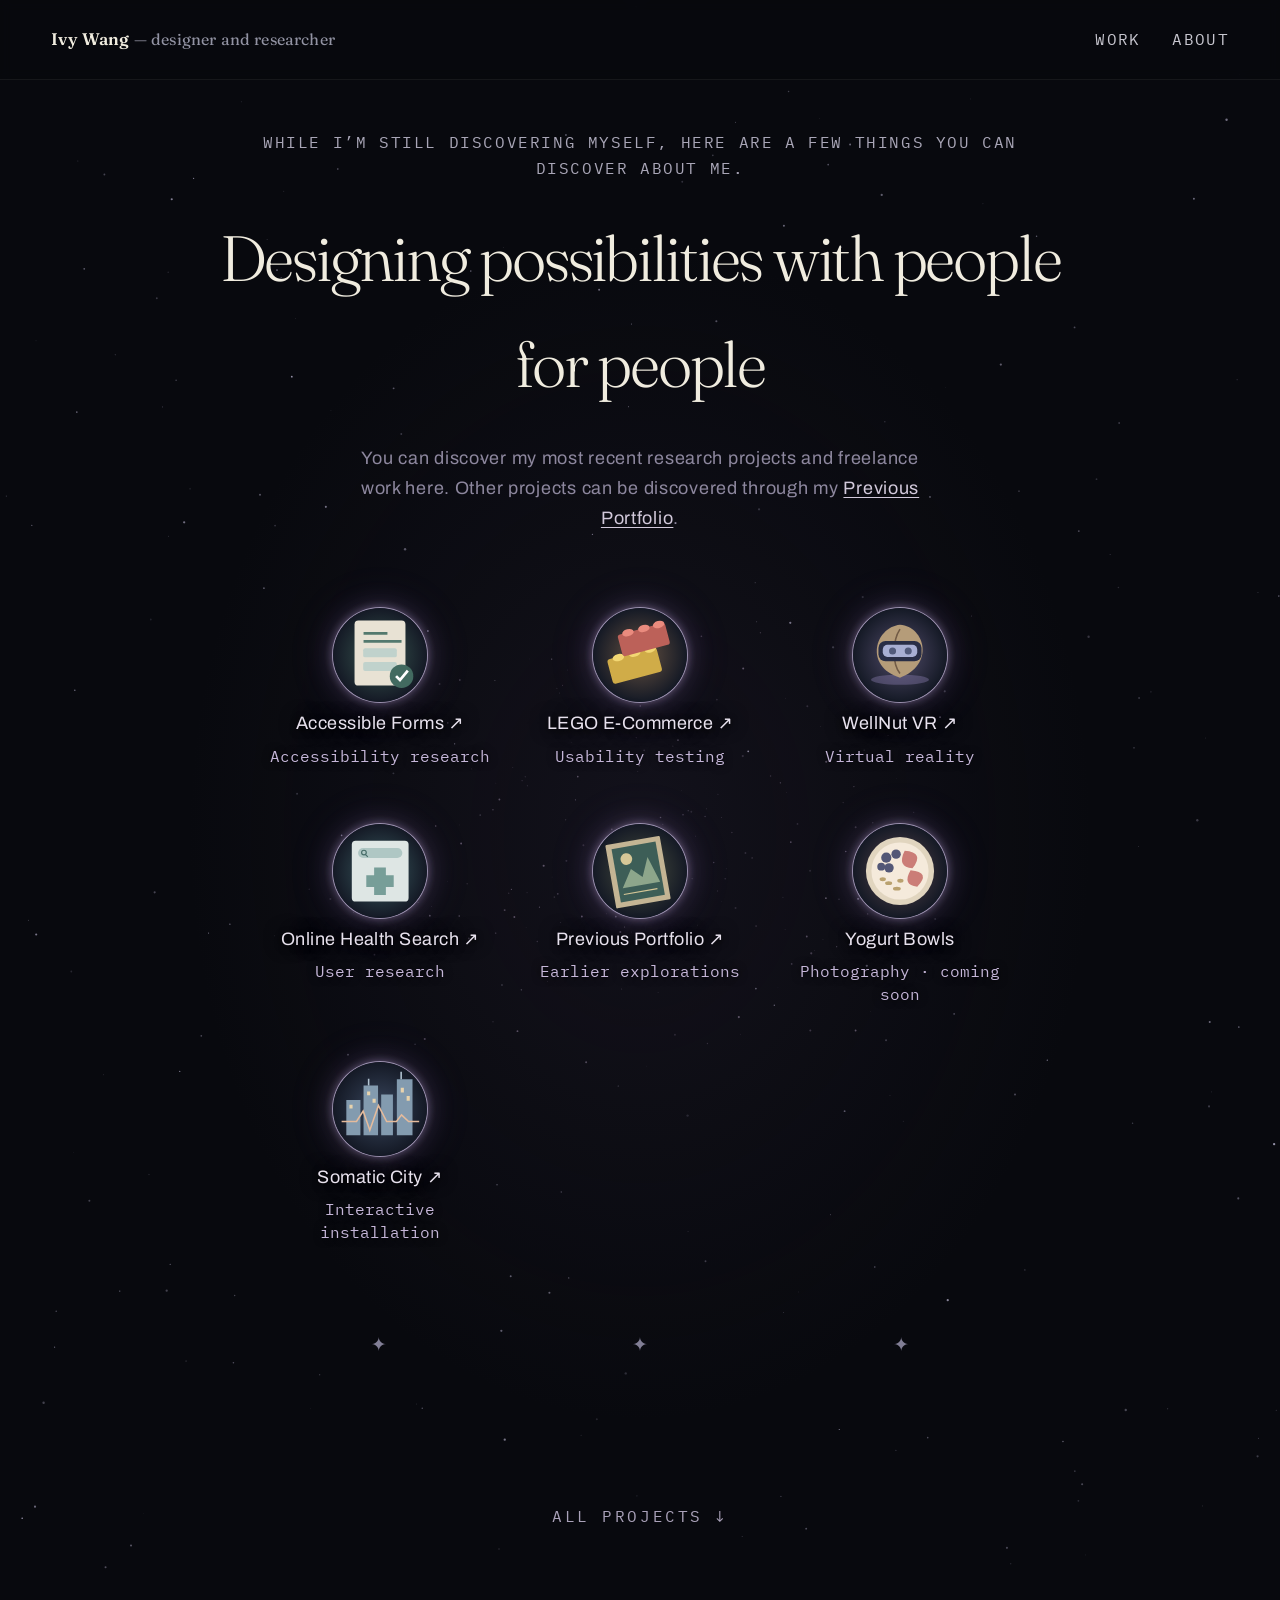
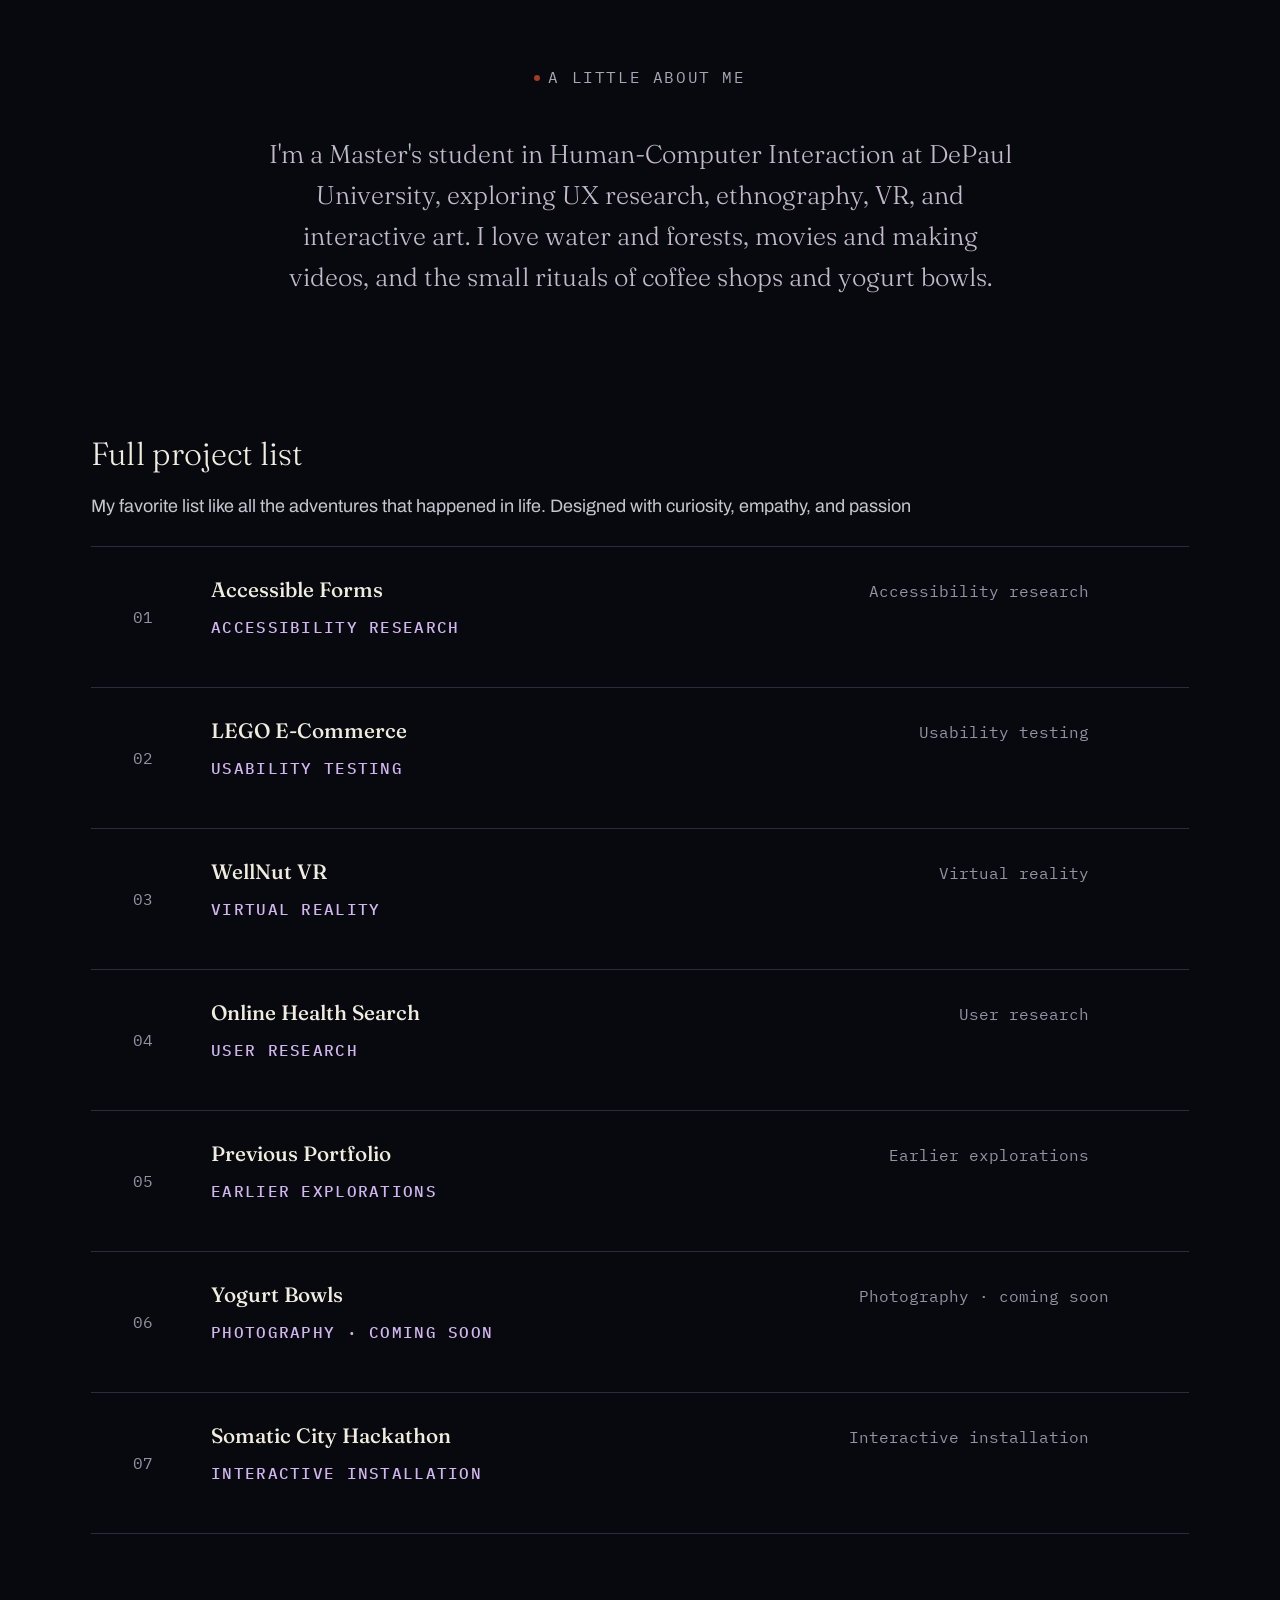
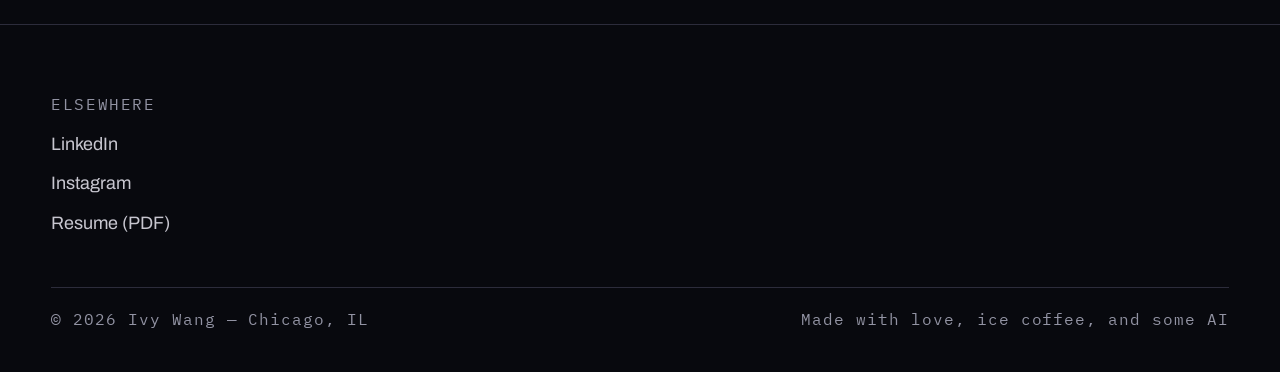
==== commit d01f03d7: "Content Update" ====
--- a/index.html
+++ b/index.html
@@ -6,7 +6,7 @@
 <title>Ivy Wang — UX Researcher &amp; Multidisciplinary Interactive Designer</title>
 <meta name="description" content="Portfolio and living archive of Ivy Wang — UX researcher and multidisciplinary interactive designer working across research, interaction design, and creative technology.">
 <link rel="stylesheet" href="styles.css?v=responsive-2">
-<link rel="stylesheet" href="universe.css?v=desktop-spacing-3">
+<link rel="stylesheet" href="universe.css?v=intro-order-5">
 <link rel="stylesheet" href="project-list.css?v=3">
 </head>
 <body data-page="home">
@@ -25,9 +25,9 @@
   <section class="universe" aria-label="Explore Ivy's universe">
     <canvas class="starfield" aria-hidden="true"></canvas>
     <header class="universe-intro">
-      <p class="eyebrow">Curious, Empathetic, Adventurous, Passionate about UX, and Helping others</p>
-      <h1>Ivy Wang</h1>
-      <p>While I’m still discovering myself, here are a few things you can discover about me.</p>
+      <p class="eyebrow">While I’m still discovering myself, here are a few things you can discover about me.</p>
+      <h1>Designing possibilities with people for people</h1>
+      <div class="universe-guide"><small>You can discover my most recent research projects and freelance work here. Other projects can be discovered through my <a href="https://ivywang1108.github.io/ivyportfolio/index.html" target="_blank" rel="noopener noreferrer">Previous Portfolio</a>.</small></div>
     </header>
     <div class="project-cluster" aria-label="Project constellation">
       <a class="project-particle particle-1" href="case-study.html" target="_blank" rel="noopener noreferrer"><span class="particle-spark" aria-hidden="true"><img src="data:image/svg+xml,%3Csvg%20xmlns%3D%22http%3A%2F%2Fwww.w3.org%2F2000%2Fsvg%22%20viewBox%3D%220%200%20240%20240%22%3E%3Cdefs%3E%3CradialGradient%20id%3D%22b%22%3E%3Cstop%20stop-color%3D%22%23395851%22%2F%3E%3Cstop%20offset%3D%221%22%20stop-color%3D%22%23141925%22%2F%3E%3C%2FradialGradient%3E%3C%2Fdefs%3E%3Crect%20width%3D%22240%22%20height%3D%22240%22%20fill%3D%22url(%23b)%22%2F%3E%3Crect%20x%3D%2255%22%20y%3D%2232%22%20width%3D%22130%22%20height%3D%22166%22%20rx%3D%2210%22%20fill%3D%22%23e8e2d4%22%2F%3E%3Cpath%20d%3D%22M78%2065h61M78%2085h97%22%20stroke%3D%22%2353796e%22%20stroke-width%3D%227%22%2F%3E%3Crect%20x%3D%2277%22%20y%3D%22103%22%20width%3D%2286%22%20height%3D%2223%22%20rx%3D%225%22%20fill%3D%22%23c0d2cc%22%2F%3E%3Crect%20x%3D%2277%22%20y%3D%22138%22%20width%3D%2286%22%20height%3D%2223%22%20rx%3D%225%22%20fill%3D%22%23c0d2cc%22%2F%3E%3Ccircle%20cx%3D%22175%22%20cy%3D%22174%22%20r%3D%2230%22%20fill%3D%22%23426a60%22%2F%3E%3Cpath%20d%3D%22m161%20174%2010%2010%2020-24%22%20fill%3D%22none%22%20stroke%3D%22%23fff%22%20stroke-width%3D%227%22%2F%3E%3C%2Fsvg%3E" alt="" width="240" height="240"></span><span class="particle-name">Accessible Forms ↗</span><span class="particle-detail">Accessibility research</span></a>
@@ -46,7 +46,6 @@
       <button class="fact-star fact-5" type="button" aria-expanded="false" aria-label="Reveal fun fact 2"><span class="star-cross" aria-hidden="true">✦</span><span class="fact-label">Fun fact 2<small>A little story, coming soon.</small></span></button>
       <button class="fact-star fact-6" type="button" aria-expanded="false" aria-label="Reveal fun fact 3"><span class="star-cross" aria-hidden="true">✦</span><span class="fact-label">Fun fact 3<small>A little story, coming soon.</small></span></button>
     </div>
-    <div class="universe-guide"><span class="guide-dot"></span> My research work<small>You can discover my most recent research projects and freelance work here. Other projects can be discovered through my <a href="https://ivywang1108.github.io/ivyportfolio/index.html" target="_blank" rel="noopener noreferrer">Previous Portfolio</a>.</small></div>
     <a class="universe-scroll" href="#project-index">All projects ↓</a>
   </section>
   <section class="universe-about" aria-label="About Ivy">
@@ -58,48 +57,49 @@
   <section id="project-index" class="index-strip" aria-label="Full project list">
     <div class="strip-head">
       <h2>Full project list</h2>
+      <p class="project-list-intro">My favorite list like all the adventures that happened in life. Designed with curiosity, empathy, and passion</p>
     </div>
     <div class="entry-list">
       <a class="entry-row" href="case-study.html">
         <span class="num"><span class="project-number">01</span><span class="project-projection" aria-hidden="true"><img src="assets/project-1.svg" alt="" width="80" height="80"><span class="projection-scan"></span></span></span>
-        <span class="title">Accessible Forms <span class="cat">Accessibility Research</span></span>
-        <span class="year">Research</span>
+        <span class="title">Accessible Forms <span class="cat">Accessibility research</span></span>
+        <span class="year">Accessibility research</span>
         <span class="go">Open →</span>
       </a>
       <a class="entry-row" href="lego-case-study.html">
         <span class="num"><span class="project-number">02</span><span class="project-projection" aria-hidden="true"><img src="assets/project-2.svg" alt="" width="80" height="80"><span class="projection-scan"></span></span></span>
-        <span class="title">LEGO E-Commerce <span class="cat">Usability Testing</span></span>
-        <span class="year">Research</span>
+        <span class="title">LEGO E-Commerce <span class="cat">Usability testing</span></span>
+        <span class="year">Usability testing</span>
         <span class="go">Open →</span>
       </a>
       <a class="entry-row" href="wellnut-case-study.html">
         <span class="num"><span class="project-number">03</span><span class="project-projection" aria-hidden="true"><img src="assets/project-3.svg" alt="" width="80" height="80"><span class="projection-scan"></span></span></span>
-        <span class="title">WellNut VR <span class="cat">VR Experience</span></span>
-        <span class="year">Interactive</span>
+        <span class="title">WellNut VR <span class="cat">Virtual reality</span></span>
+        <span class="year">Virtual reality</span>
         <span class="go">Open →</span>
       </a>
       <a class="entry-row" href="health-search-case-study.html">
         <span class="num"><span class="project-number">04</span><span class="project-projection" aria-hidden="true"><img src="assets/project-4.svg" alt="" width="80" height="80"><span class="projection-scan"></span></span></span>
-        <span class="title">Online Health Search <span class="cat">User Research</span></span>
-        <span class="year">Research</span>
+        <span class="title">Online Health Search <span class="cat">User research</span></span>
+        <span class="year">User research</span>
         <span class="go">Open →</span>
       </a>
       <a class="entry-row" href="https://ivywang1108.github.io/ivyportfolio/index.html">
         <span class="num"><span class="project-number">05</span><span class="project-projection" aria-hidden="true"><img src="assets/project-5.svg" alt="" width="80" height="80"><span class="projection-scan"></span></span></span>
-        <span class="title">Previous Portfolio <span class="cat">Portfolio Archive</span></span>
-        <span class="year">Archive</span>
+        <span class="title">Previous Portfolio <span class="cat">Earlier explorations</span></span>
+        <span class="year">Earlier explorations</span>
         <span class="go">Open →</span>
       </a>
       <a class="entry-row" href="#project-index" aria-label="Yogurt Bowls — coming soon">
         <span class="num"><span class="project-number">06</span><span class="project-projection" aria-hidden="true"><img src="assets/project-6.svg" alt="" width="80" height="80"><span class="projection-scan"></span></span></span>
-        <span class="title">Yogurt Bowls <span class="cat">Photography</span></span>
-        <span class="year">Coming soon</span>
+        <span class="title">Yogurt Bowls <span class="cat">Photography · coming soon</span></span>
+        <span class="year">Photography · coming soon</span>
         <span class="go">Soon</span>
       </a>
       <a class="entry-row" href="somatic-city-case-study.html">
         <span class="num"><span class="project-number">07</span><span class="project-projection" aria-hidden="true"><img src="assets/project-7.svg" alt="" width="80" height="80"><span class="projection-scan"></span></span></span>
-        <span class="title">Somatic City Hackathon <span class="cat">Interactive Installation</span></span>
-        <span class="year">Hackathon</span>
+        <span class="title">Somatic City Hackathon <span class="cat">Interactive installation</span></span>
+        <span class="year">Interactive installation</span>
         <span class="go">Open →</span>
       </a>
     </div>
--- a/universe.css
+++ b/universe.css
@@ -60,6 +60,7 @@
 .universe-intro{position:relative;top:auto;padding:0;max-width:850px;margin:auto}
 .universe-intro>p:last-child{font-size:1.125rem;line-height:1.65;max-width:55ch;margin:16px auto 0}
 .eyebrow{letter-spacing:.1em;line-height:1.6}
+.universe-intro .eyebrow::before{content:none;display:none}
 .project-cluster{position:relative;left:auto;top:auto;transform:none;width:min(800px,100%);height:600px;margin:64px auto 40px}
 .project-particle{width:190px;gap:8px;padding:10px;line-height:1.4}
 .particle-spark{width:96px;height:96px}
@@ -67,6 +68,9 @@
 .particle-detail{font-size:1rem;opacity:1}
 .universe-guide{position:relative;bottom:auto;padding:0;max-width:720px;margin:0 auto;font-size:1.5rem;line-height:1.4}
 .universe-guide small{font-size:1.125rem;max-width:60ch;line-height:1.65;margin-top:16px}
+.universe-intro .universe-guide{margin-top:28px}
+.strip-head{flex-wrap:wrap}
+.project-list-intro{flex-basis:100%;margin-top:12px;color:var(--ink-soft);font-size:1.125rem;line-height:1.65}
 .universe-scroll{position:relative;display:table;left:auto;bottom:auto;transform:none;margin:24px auto 0;font-size:1rem}
 .fact-label{width:200px}.fact-label small{font-size:1rem}
 .fact-5,.fact-6{top:75%}
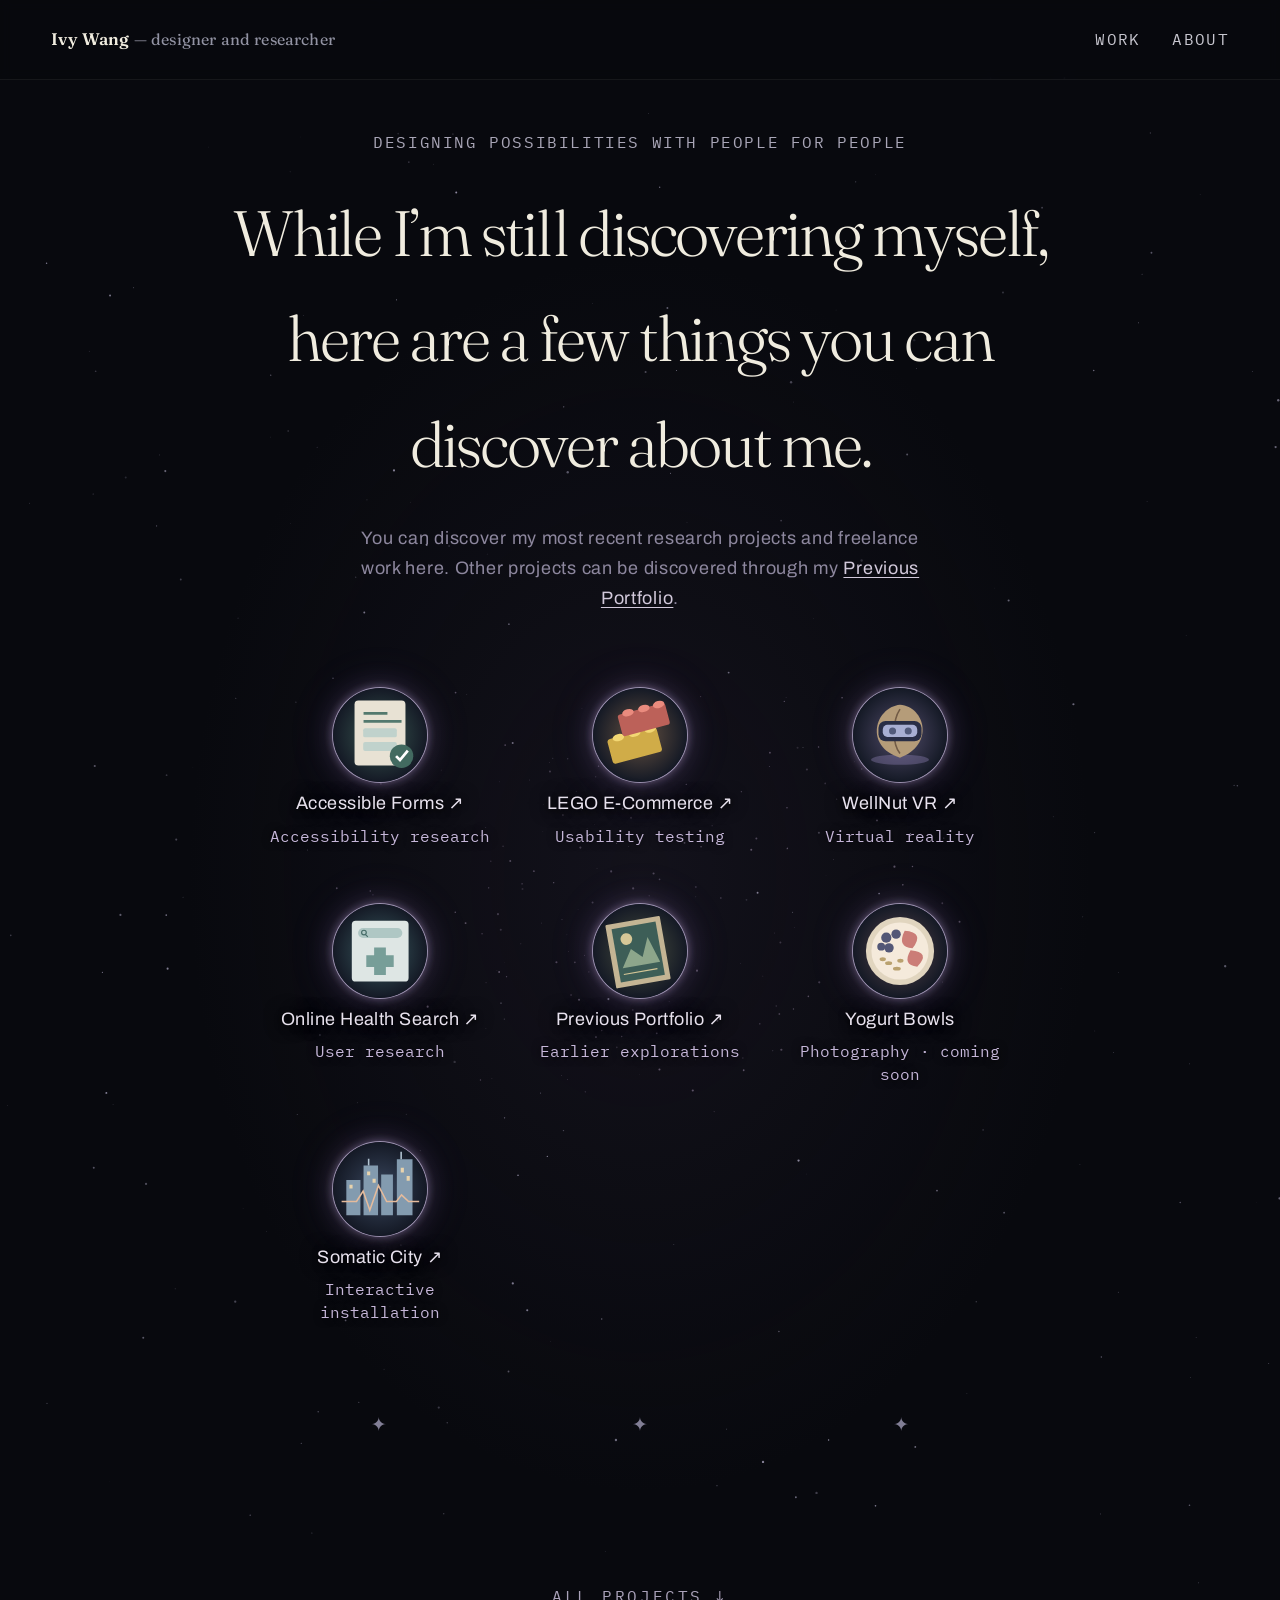
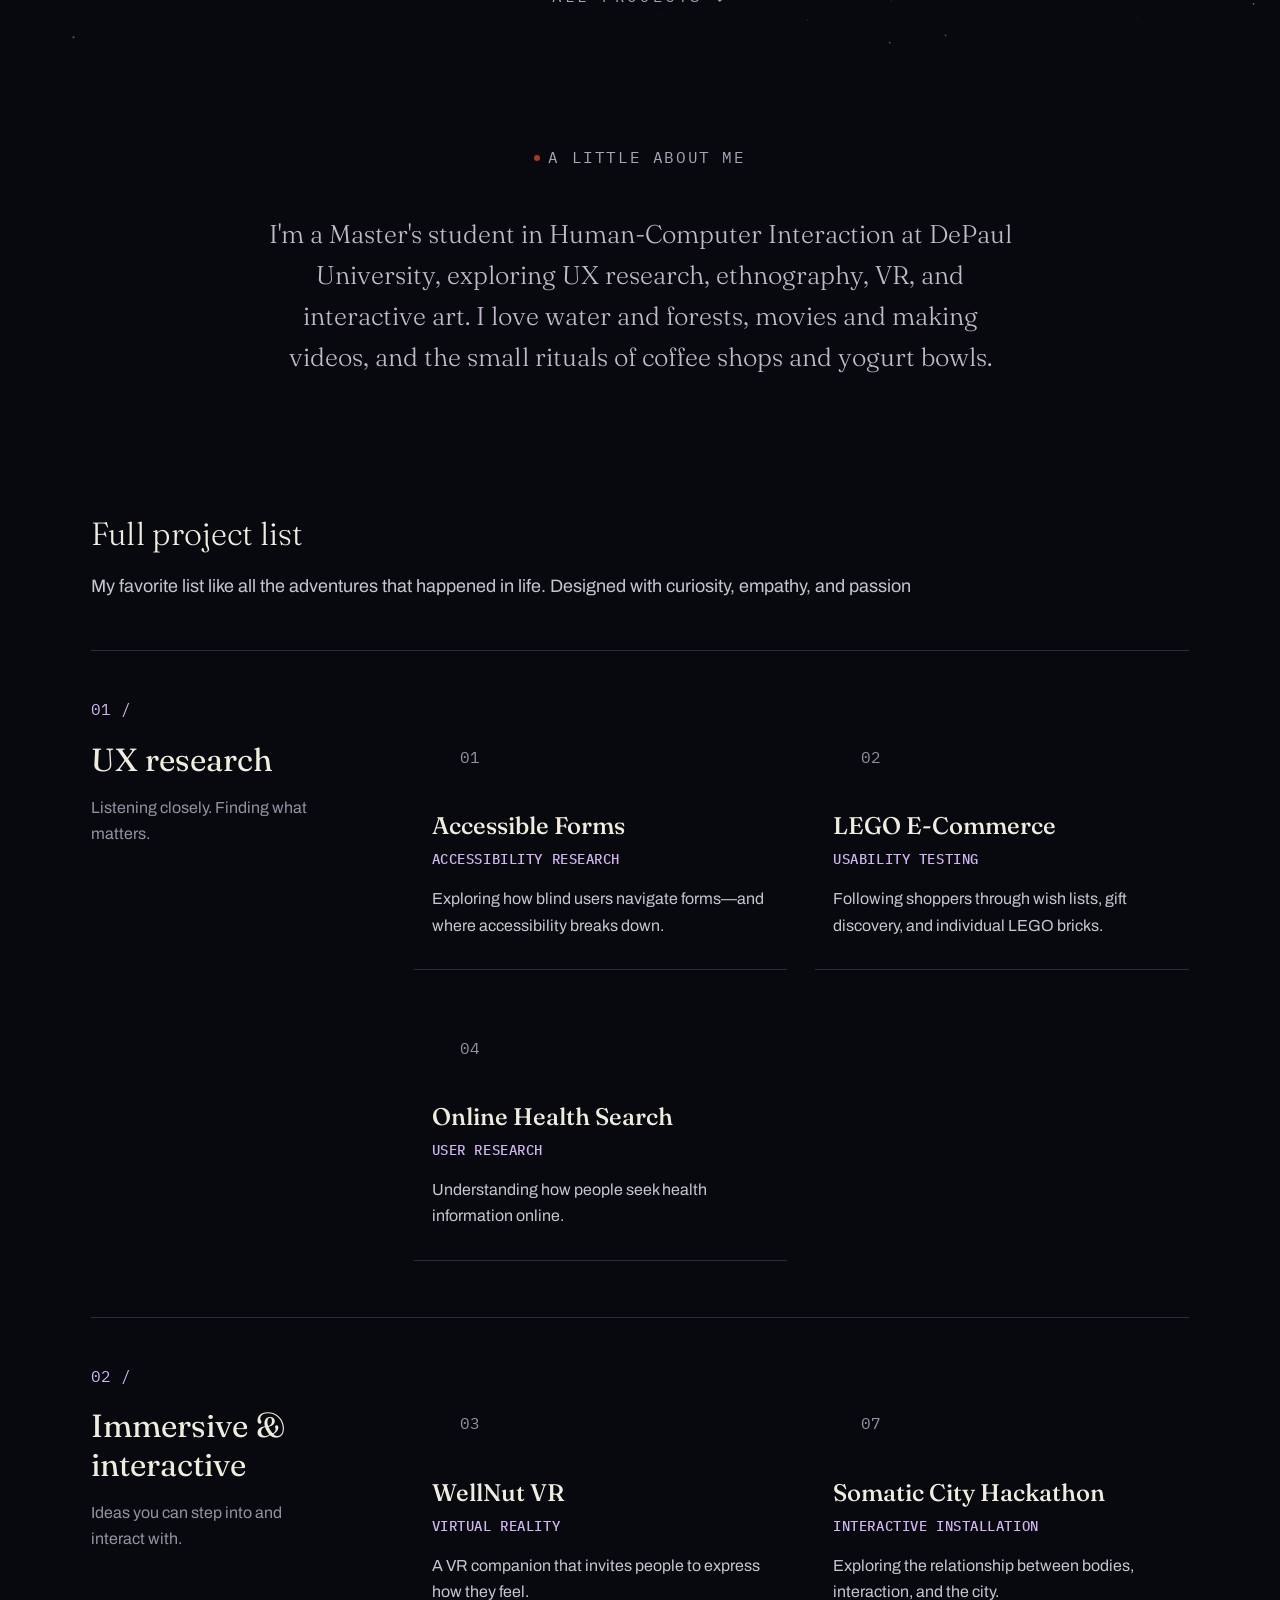
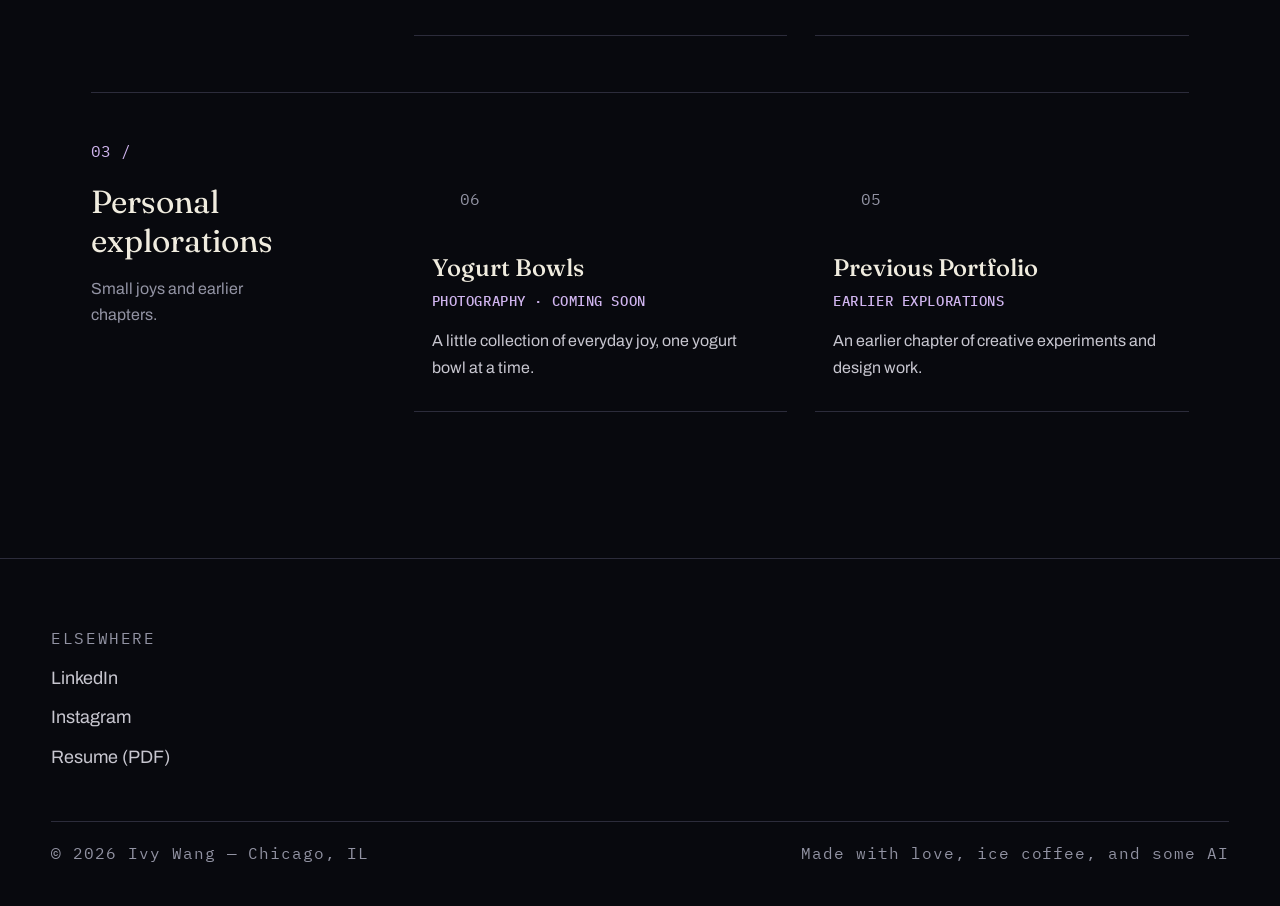
==== commit c3aa27f0: "Minor Update" ====
--- a/index.html
+++ b/index.html
@@ -7,7 +7,7 @@
 <meta name="description" content="Portfolio and living archive of Ivy Wang — UX researcher and multidisciplinary interactive designer working across research, interaction design, and creative technology.">
 <link rel="stylesheet" href="styles.css?v=responsive-2">
 <link rel="stylesheet" href="universe.css?v=intro-order-5">
-<link rel="stylesheet" href="project-list.css?v=3">
+<link rel="stylesheet" href="project-list.css?v=5">
 </head>
 <body data-page="home">
 
@@ -25,8 +25,8 @@
   <section class="universe" aria-label="Explore Ivy's universe">
     <canvas class="starfield" aria-hidden="true"></canvas>
     <header class="universe-intro">
-      <p class="eyebrow">While I’m still discovering myself, here are a few things you can discover about me.</p>
-      <h1>Designing possibilities with people for people</h1>
+      <p class="eyebrow">Designing possibilities with people for people</p>
+      <h1>While I’m still discovering myself, here are a few things you can discover about me.</h1>
       <div class="universe-guide"><small>You can discover my most recent research projects and freelance work here. Other projects can be discovered through my <a href="https://ivywang1108.github.io/ivyportfolio/index.html" target="_blank" rel="noopener noreferrer">Previous Portfolio</a>.</small></div>
     </header>
     <div class="project-cluster" aria-label="Project constellation">
@@ -59,49 +59,42 @@
       <h2>Full project list</h2>
       <p class="project-list-intro">My favorite list like all the adventures that happened in life. Designed with curiosity, empathy, and passion</p>
     </div>
-    <div class="entry-list">
-      <a class="entry-row" href="case-study.html">
+    <div class="project-collection">
+<section class="project-category" aria-labelledby="category-01"><header class="category-heading"><span class="category-number">01 /</span><h3 id="category-01">UX research</h3><p>Listening closely. Finding what matters.</p></header><div class="category-projects"><a target="_blank" rel="noopener noreferrer" class="entry-row" href="case-study.html">
         <span class="num"><span class="project-number">01</span><span class="project-projection" aria-hidden="true"><img src="assets/project-1.svg" alt="" width="80" height="80"><span class="projection-scan"></span></span></span>
         <span class="title">Accessible Forms <span class="cat">Accessibility research</span></span>
-        <span class="year">Accessibility research</span>
-        <span class="go">Open →</span>
+        <span class="project-summary">Exploring how blind users navigate forms—and where accessibility breaks down.</span><span class="go">Open →</span>
       </a>
-      <a class="entry-row" href="lego-case-study.html">
+<a target="_blank" rel="noopener noreferrer" class="entry-row" href="lego-case-study.html">
         <span class="num"><span class="project-number">02</span><span class="project-projection" aria-hidden="true"><img src="assets/project-2.svg" alt="" width="80" height="80"><span class="projection-scan"></span></span></span>
         <span class="title">LEGO E-Commerce <span class="cat">Usability testing</span></span>
-        <span class="year">Usability testing</span>
-        <span class="go">Open →</span>
+        <span class="project-summary">Following shoppers through wish lists, gift discovery, and individual LEGO bricks.</span><span class="go">Open →</span>
       </a>
-      <a class="entry-row" href="wellnut-case-study.html">
+<a target="_blank" rel="noopener noreferrer" class="entry-row" href="health-search-case-study.html">
+        <span class="num"><span class="project-number">04</span><span class="project-projection" aria-hidden="true"><img src="assets/project-4.svg" alt="" width="80" height="80"><span class="projection-scan"></span></span></span>
+        <span class="title">Online Health Search <span class="cat">User research</span></span>
+        <span class="project-summary">Understanding how people seek health information online.</span><span class="go">Open →</span>
+      </a></div></section>
+<section class="project-category" aria-labelledby="category-02"><header class="category-heading"><span class="category-number">02 /</span><h3 id="category-02">Immersive & interactive</h3><p>Ideas you can step into and interact with.</p></header><div class="category-projects"><a target="_blank" rel="noopener noreferrer" class="entry-row" href="wellnut-case-study.html">
         <span class="num"><span class="project-number">03</span><span class="project-projection" aria-hidden="true"><img src="assets/project-3.svg" alt="" width="80" height="80"><span class="projection-scan"></span></span></span>
         <span class="title">WellNut VR <span class="cat">Virtual reality</span></span>
-        <span class="year">Virtual reality</span>
-        <span class="go">Open →</span>
+        <span class="project-summary">A VR companion that invites people to express how they feel.</span><span class="go">Open →</span>
       </a>
-      <a class="entry-row" href="health-search-case-study.html">
-        <span class="num"><span class="project-number">04</span><span class="project-projection" aria-hidden="true"><img src="assets/project-4.svg" alt="" width="80" height="80"><span class="projection-scan"></span></span></span>
-        <span class="title">Online Health Search <span class="cat">User research</span></span>
-        <span class="year">User research</span>
-        <span class="go">Open →</span>
-      </a>
-      <a class="entry-row" href="https://ivywang1108.github.io/ivyportfolio/index.html">
+<a target="_blank" rel="noopener noreferrer" class="entry-row" href="somatic-city-case-study.html">
+        <span class="num"><span class="project-number">07</span><span class="project-projection" aria-hidden="true"><img src="assets/project-7.svg" alt="" width="80" height="80"><span class="projection-scan"></span></span></span>
+        <span class="title">Somatic City Hackathon <span class="cat">Interactive installation</span></span>
+        <span class="project-summary">Exploring the relationship between bodies, interaction, and the city.</span><span class="go">Open →</span>
+      </a></div></section>
+<section class="project-category" aria-labelledby="category-03"><header class="category-heading"><span class="category-number">03 /</span><h3 id="category-03">Personal explorations</h3><p>Small joys and earlier chapters.</p></header><div class="category-projects"><article class="entry-row project-coming-soon" aria-label="Yogurt Bowls — photography coming soon">
+        <span class="num"><span class="project-number">06</span><span class="project-projection" aria-hidden="true"><img src="assets/project-6.svg" alt="" width="80" height="80"><span class="projection-scan"></span></span></span>
+        <span class="title">Yogurt Bowls <span class="cat">Photography · coming soon</span></span>
+        <span class="project-summary">A little collection of everyday joy, one yogurt bowl at a time.</span>
+      </article>
+<a target="_blank" rel="noopener noreferrer" class="entry-row" href="https://ivywang1108.github.io/ivyportfolio/index.html">
         <span class="num"><span class="project-number">05</span><span class="project-projection" aria-hidden="true"><img src="assets/project-5.svg" alt="" width="80" height="80"><span class="projection-scan"></span></span></span>
         <span class="title">Previous Portfolio <span class="cat">Earlier explorations</span></span>
-        <span class="year">Earlier explorations</span>
-        <span class="go">Open →</span>
-      </a>
-      <a class="entry-row" href="#project-index" aria-label="Yogurt Bowls — coming soon">
-        <span class="num"><span class="project-number">06</span><span class="project-projection" aria-hidden="true"><img src="assets/project-6.svg" alt="" width="80" height="80"><span class="projection-scan"></span></span></span>
-        <span class="title">Yogurt Bowls <span class="cat">Photography · coming soon</span></span>
-        <span class="year">Photography · coming soon</span>
-        <span class="go">Soon</span>
-      </a>
-      <a class="entry-row" href="somatic-city-case-study.html">
-        <span class="num"><span class="project-number">07</span><span class="project-projection" aria-hidden="true"><img src="assets/project-7.svg" alt="" width="80" height="80"><span class="projection-scan"></span></span></span>
-        <span class="title">Somatic City Hackathon <span class="cat">Interactive installation</span></span>
-        <span class="year">Interactive installation</span>
-        <span class="go">Open →</span>
-      </a>
+        <span class="project-summary">An earlier chapter of creative experiments and design work.</span><span class="go">Open →</span>
+      </a></div></section>
     </div>
   </section>
 
--- a/project-list.css
+++ b/project-list.css
@@ -1,4 +1,23 @@
 /* Shared project-list interaction for Home and Work. */
+.project-collection{margin-top:48px}
+.project-category{display:grid;grid-template-columns:minmax(180px,.7fr) minmax(0,2fr);gap:clamp(24px,4vw,64px);padding:44px 0 56px;border-top:1px solid var(--line)}
+.category-number{font:1rem var(--f-mono);color:#d0b5ef}
+.category-heading h3{font:400 clamp(1.5rem,2.5vw,2rem)/1.2 var(--f-display);margin:16px 0}
+.category-heading p{color:var(--ink-faint);font-size:1rem;line-height:1.6;max-width:24ch}
+.category-projects{display:grid;grid-template-columns:repeat(2,minmax(0,1fr));gap:16px 28px;min-width:0}
+.project-collection .entry-row{grid-template-columns:1fr auto;grid-template-rows:auto auto 1fr;align-items:start;gap:16px 12px;padding:24px 18px 30px;min-width:0}
+.project-collection .entry-row .num{grid-column:1;justify-self:start;width:76px;min-height:76px}
+.project-collection .entry-row .title{grid-column:1/-1;grid-row:2;font-size:1.5rem;line-height:1.25;overflow-wrap:anywhere}
+.project-collection .entry-row .cat{font-size:.875rem;letter-spacing:.04em;line-height:1.6}
+.project-summary{grid-column:1/-1;grid-row:3;font:1rem/1.65 var(--f-body);color:var(--ink-soft)}
+.project-collection .entry-row .go{display:block;grid-column:2;grid-row:1;align-self:center;white-space:nowrap}
+.project-collection .project-coming-soon{cursor:default}
+.project-coming-soon:hover::before,.project-coming-soon:hover::after{opacity:0}
+.project-collection .project-coming-soon:hover .title{transform:none;color:var(--ink)}
+.project-coming-soon:hover .project-number{opacity:1}
+.project-coming-soon:hover .project-projection{opacity:0}
+@media(max-width:900px){.project-category{grid-template-columns:1fr;gap:24px}.category-heading p{max-width:none}}
+@media(max-width:560px){.category-projects{grid-template-columns:1fr}.project-category{padding:32px 0}.project-collection .entry-row{padding:20px 8px 28px}}
 .entry-row .num{position:relative;align-self:center;display:grid;place-items:center;min-height:88px}
 .project-number{transition:opacity .2s ease}
 .project-projection{position:absolute;left:50%;top:50%;width:76px;height:76px;opacity:0;transform:translate(-50%,-35%) perspective(400px) rotateX(30deg) scale(.65);transition:opacity .25s ease,transform .45s cubic-bezier(.16,1,.3,1);pointer-events:none;filter:drop-shadow(0 0 12px #d0b5ef66)}
@@ -13,8 +32,9 @@
   isolation: isolate;
   padding-inline: 12px;
   column-gap: 28px;
-  grid-template-columns:80px minmax(0,1fr) auto auto;
+  grid-template-columns:80px minmax(0,1fr) auto;
 }
+.entry-row .title .cat{display:block;margin:8px 0 0;color:#d0b5ef;line-height:1.5}
 .entry-row::before {
   content: "";
   position: absolute;
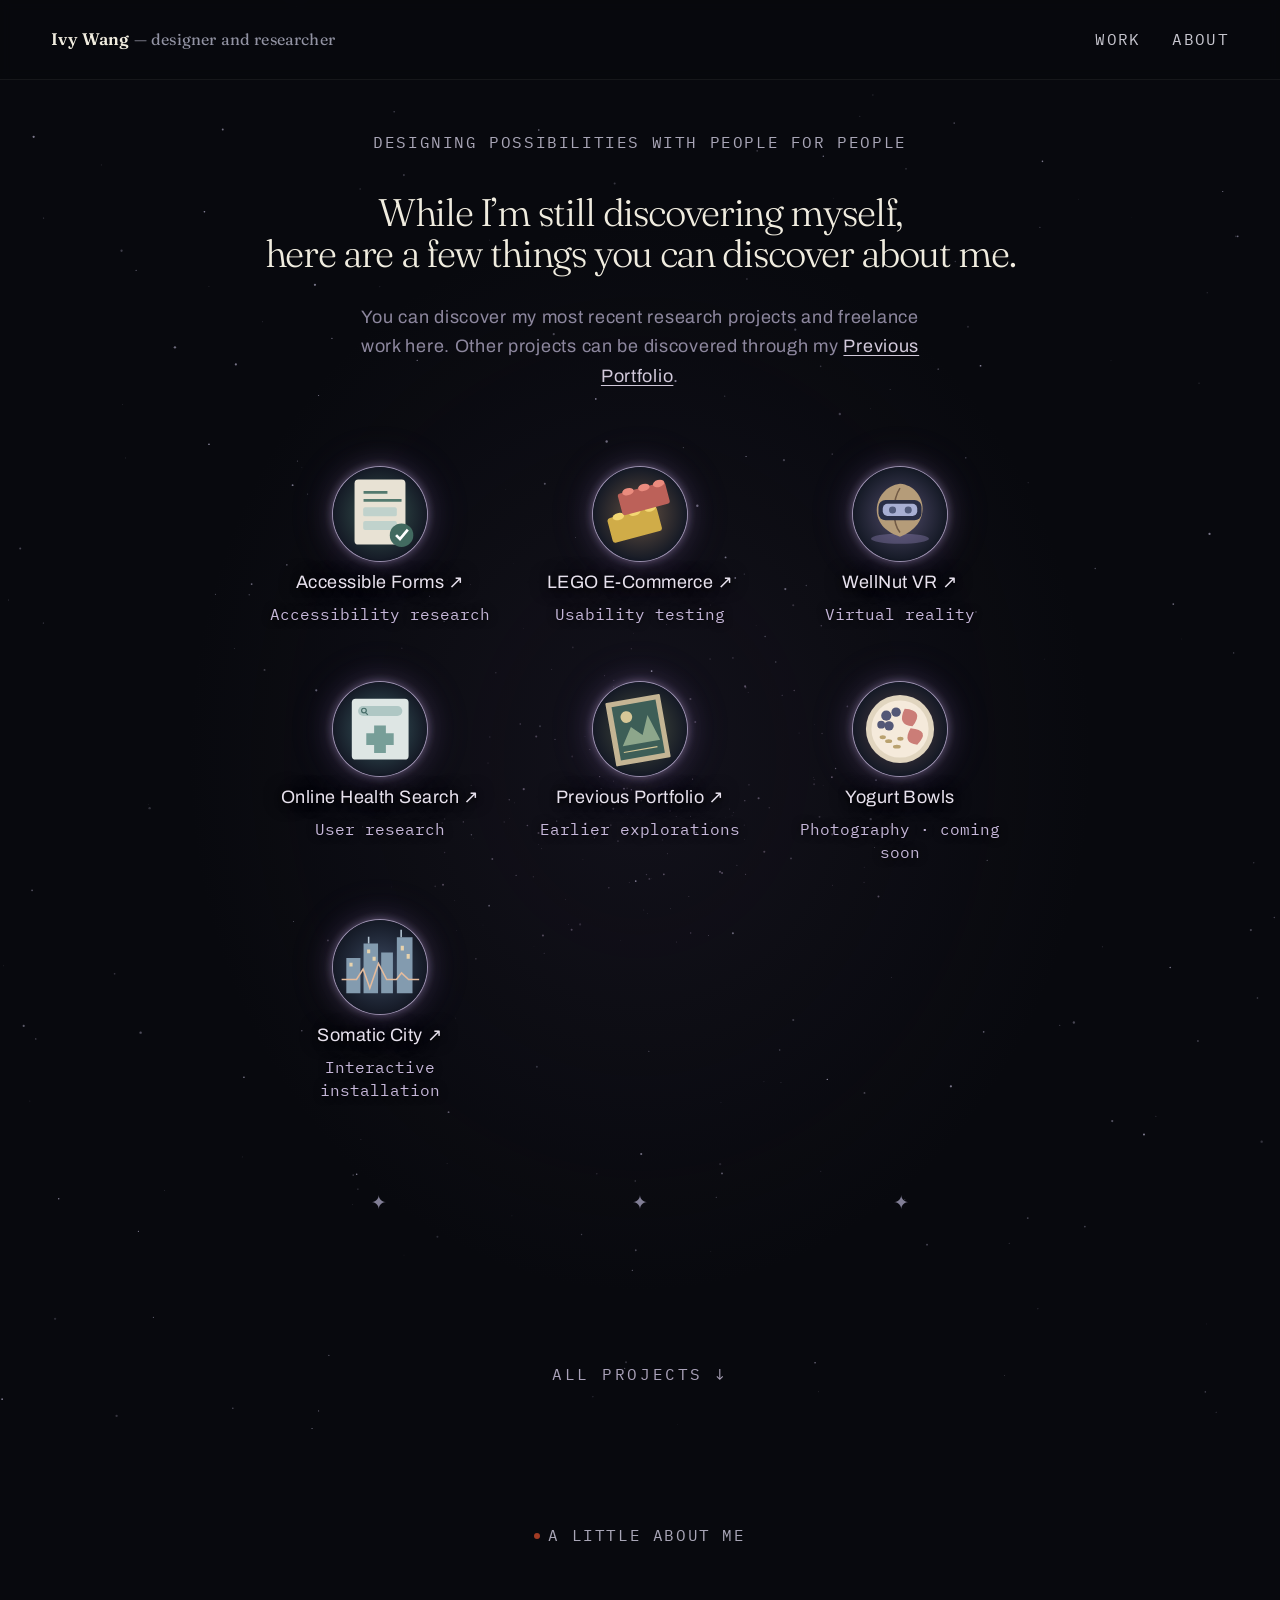
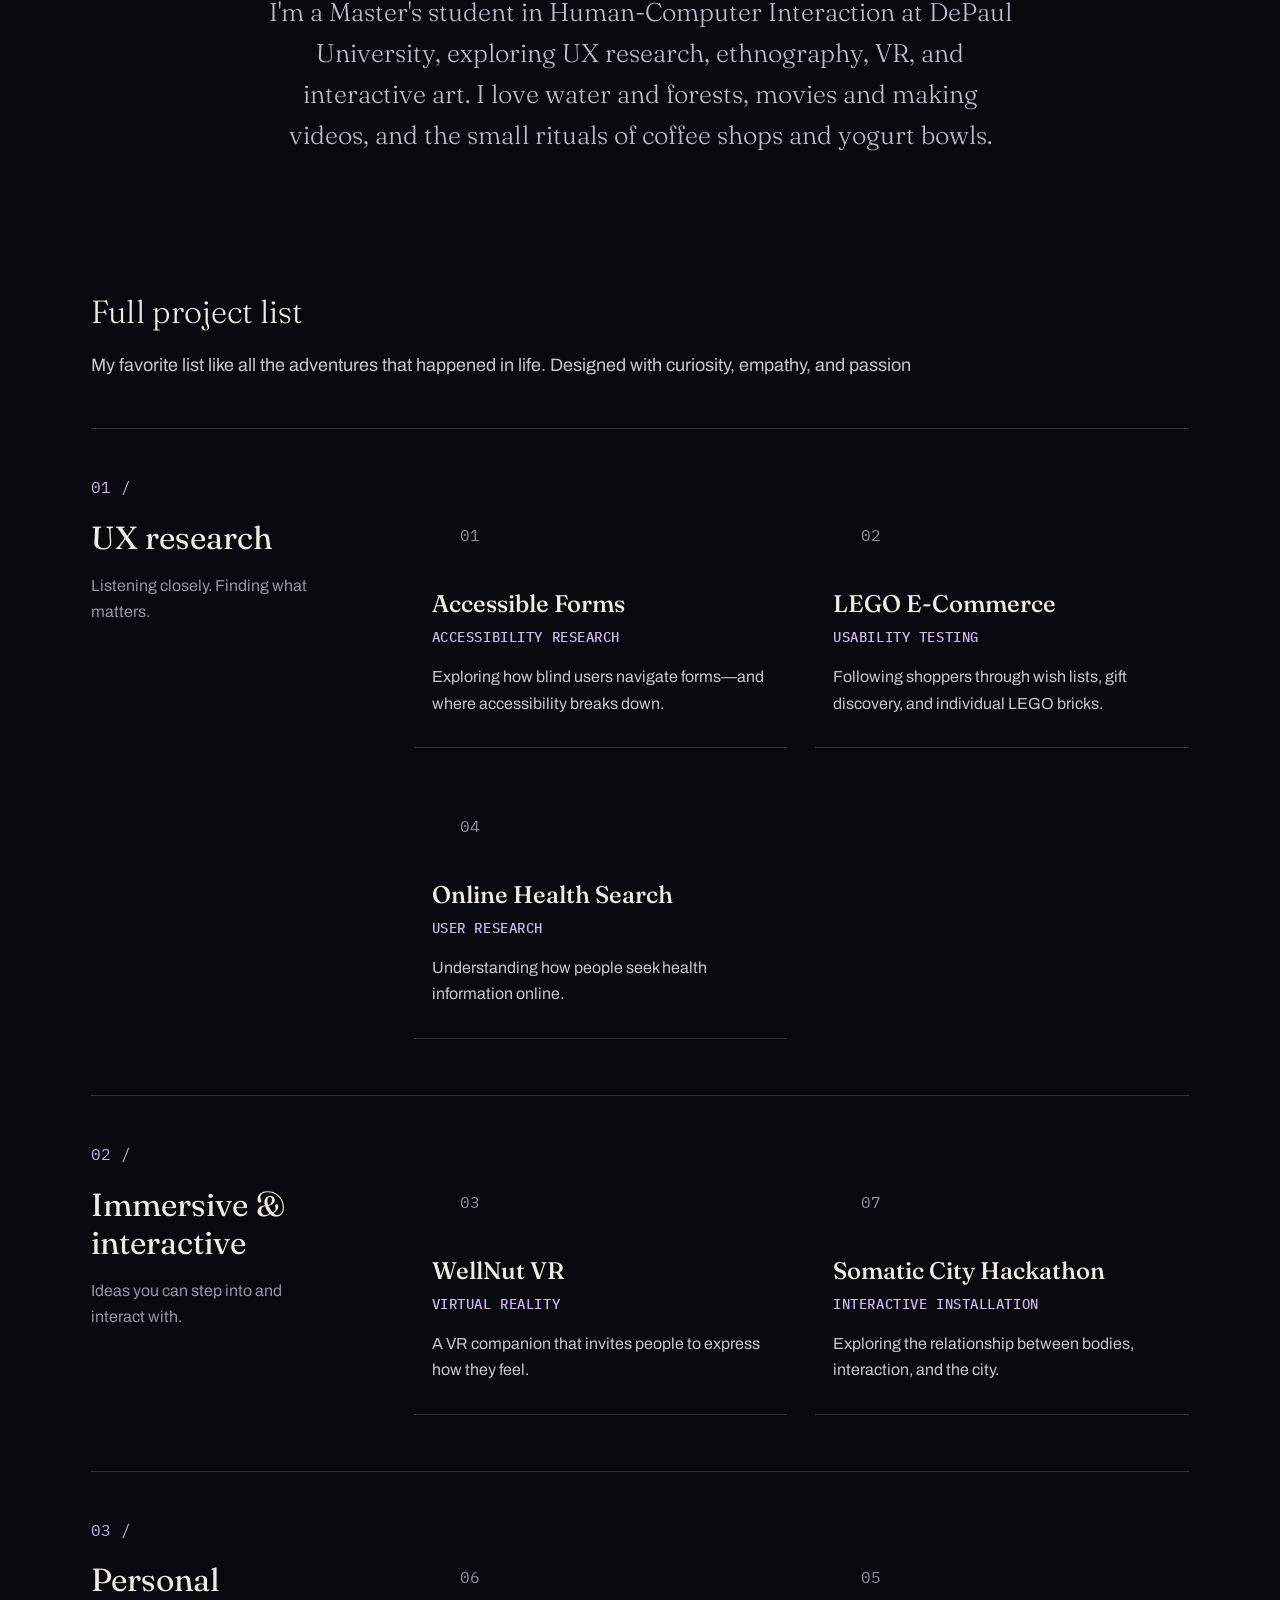
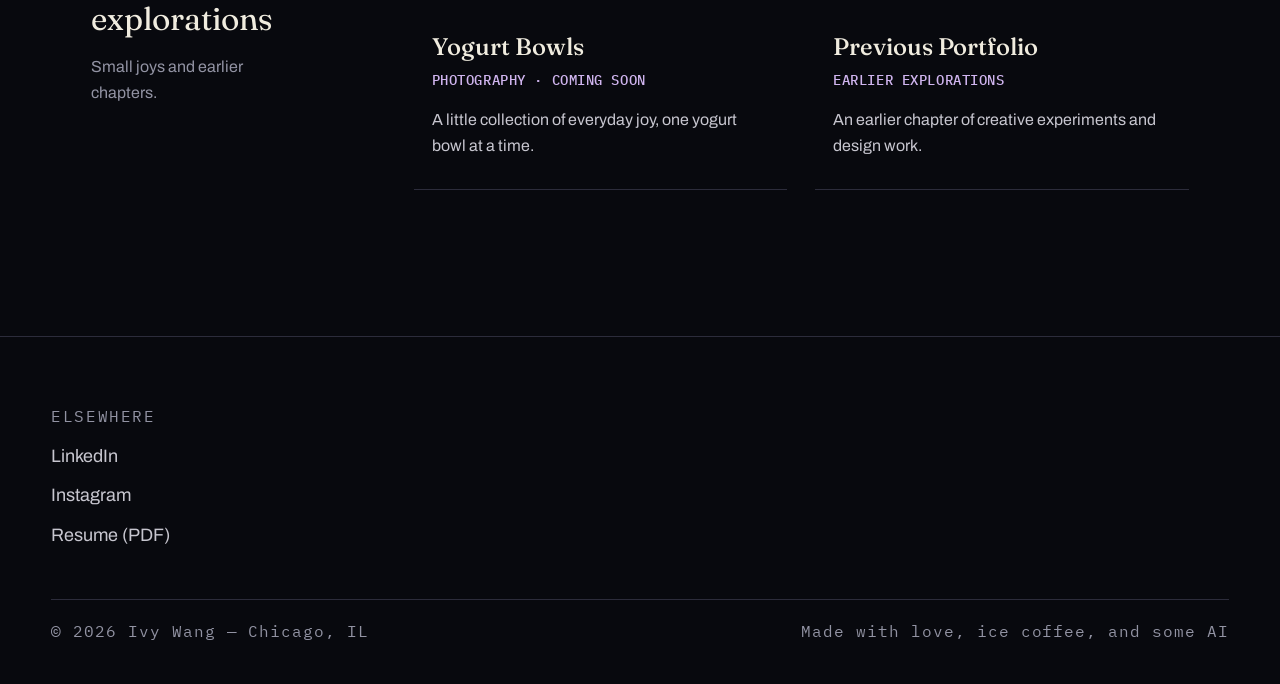
==== commit 624d5cb7: "updated the wellnut project page" ====
--- a/index.html
+++ b/index.html
@@ -6,7 +6,7 @@
 <title>Ivy Wang — UX Researcher &amp; Multidisciplinary Interactive Designer</title>
 <meta name="description" content="Portfolio and living archive of Ivy Wang — UX researcher and multidisciplinary interactive designer working across research, interaction design, and creative technology.">
 <link rel="stylesheet" href="styles.css?v=responsive-2">
-<link rel="stylesheet" href="universe.css?v=intro-order-5">
+<link rel="stylesheet" href="universe.css?v=title-spacing-6">
 <link rel="stylesheet" href="project-list.css?v=5">
 </head>
 <body data-page="home">
@@ -26,7 +26,7 @@
     <canvas class="starfield" aria-hidden="true"></canvas>
     <header class="universe-intro">
       <p class="eyebrow">Designing possibilities with people for people</p>
-      <h1>While I’m still discovering myself, here are a few things you can discover about me.</h1>
+      <h1><span>While I’m still discovering myself,</span> <span>here are a few things you can discover about me.</span></h1>
       <div class="universe-guide"><small>You can discover my most recent research projects and freelance work here. Other projects can be discovered through my <a href="https://ivywang1108.github.io/ivyportfolio/index.html" target="_blank" rel="noopener noreferrer">Previous Portfolio</a>.</small></div>
     </header>
     <div class="project-cluster" aria-label="Project constellation">
--- a/universe.css
+++ b/universe.css
@@ -95,10 +95,14 @@
  .particle-spark{width:80px;height:80px}
  .project-particle{padding:6px 0}
  .particle-name{font-size:1rem}
- .universe-intro h1{font-size:3rem}
+ .universe-intro h1{font-size:clamp(1.5rem,5vw,2rem)}
  .fact-constellation{grid-template-columns:1fr;gap:8px;max-width:360px}
  .fact-constellation .fact-star{grid-template-columns:44px minmax(0,1fr);align-items:center;text-align:left}
  .fact-constellation .fact-label{text-align:left!important}
 }
 @media(max-width:380px){.project-cluster{grid-template-columns:1fr;max-width:260px}.universe-scroll{letter-spacing:.08em}}
+.universe-intro{max-width:1100px}
+.universe-intro h1{font-size:clamp(1.5rem,3vw,3.2rem);line-height:1.08;margin:18px auto;text-wrap:balance}
+@media(min-width:700px){.universe-intro h1>span{display:block;white-space:nowrap}}
+@media(max-width:699px){.universe-intro h1{font-size:clamp(1.5rem,5vw,2rem)}}
 @media(prefers-reduced-motion:reduce){*,*::before,*::after{scroll-behavior:auto!important;transition:none!important;animation:none!important}}
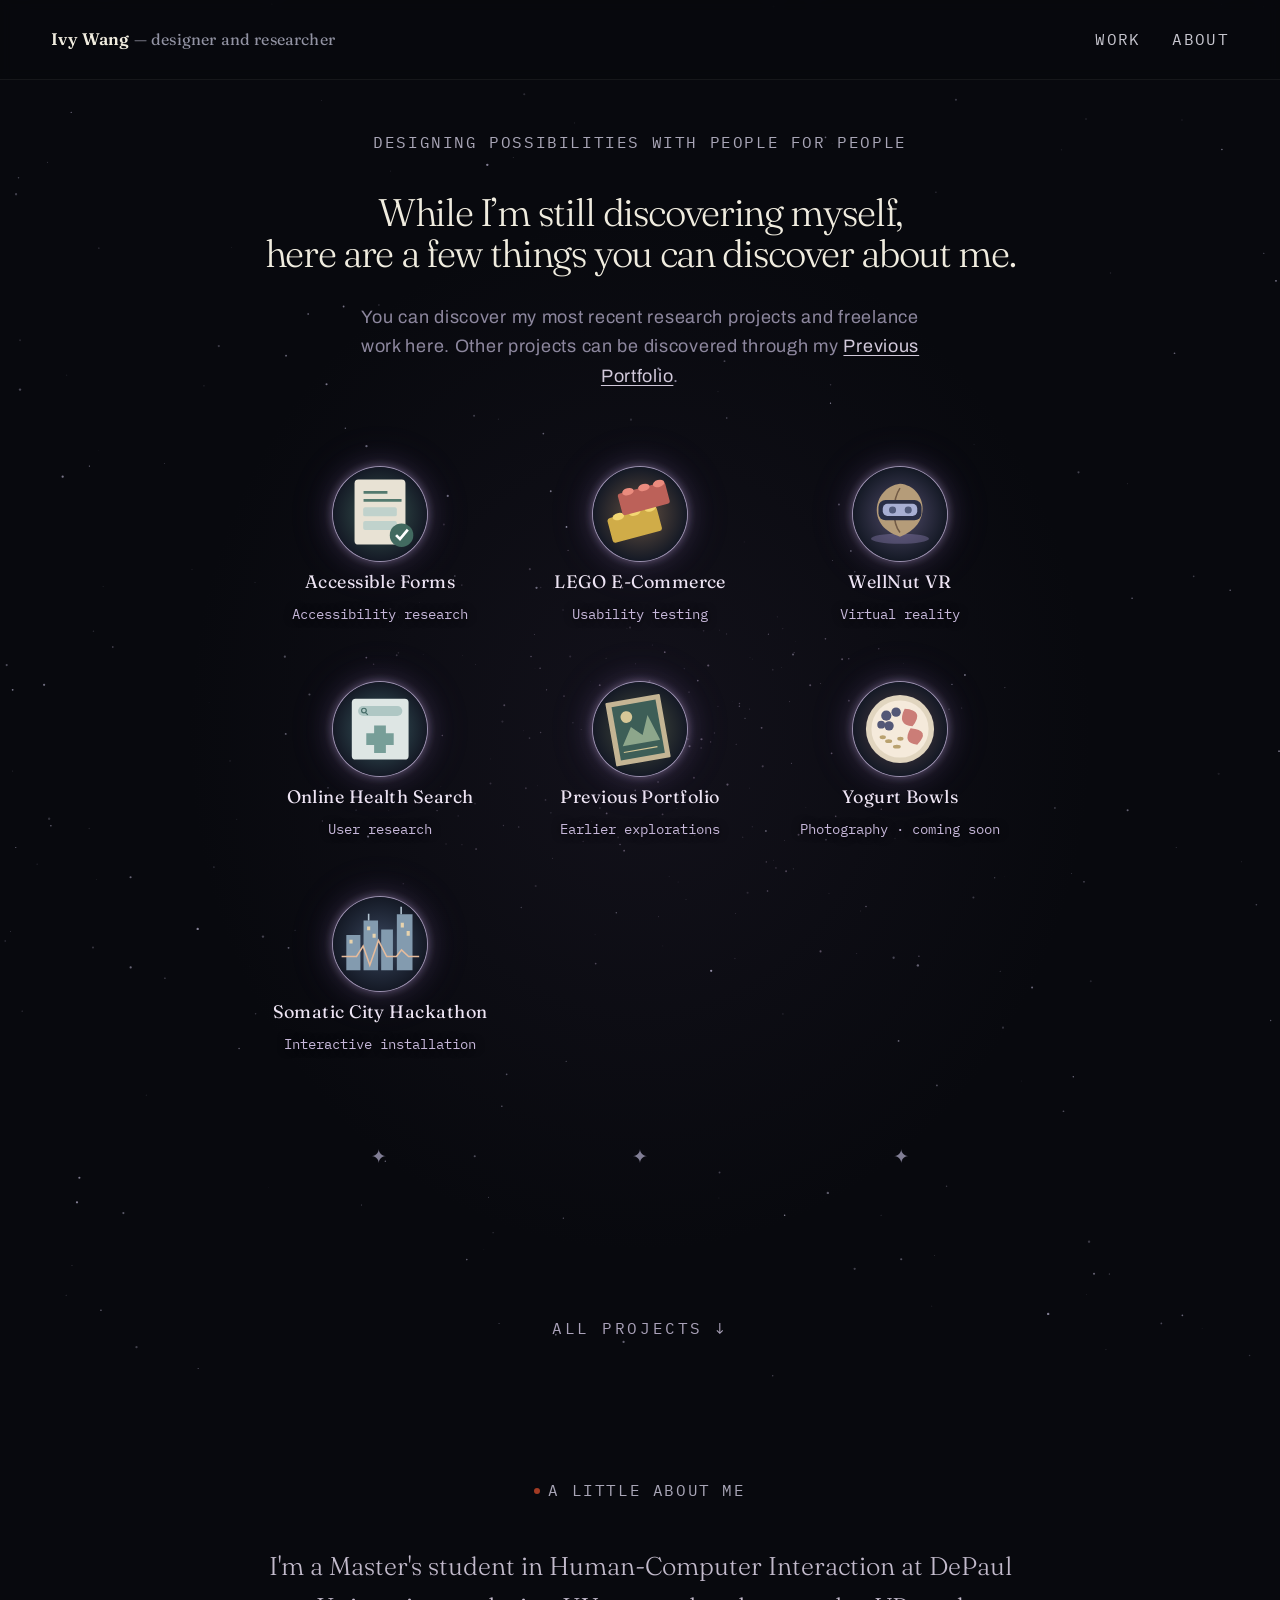
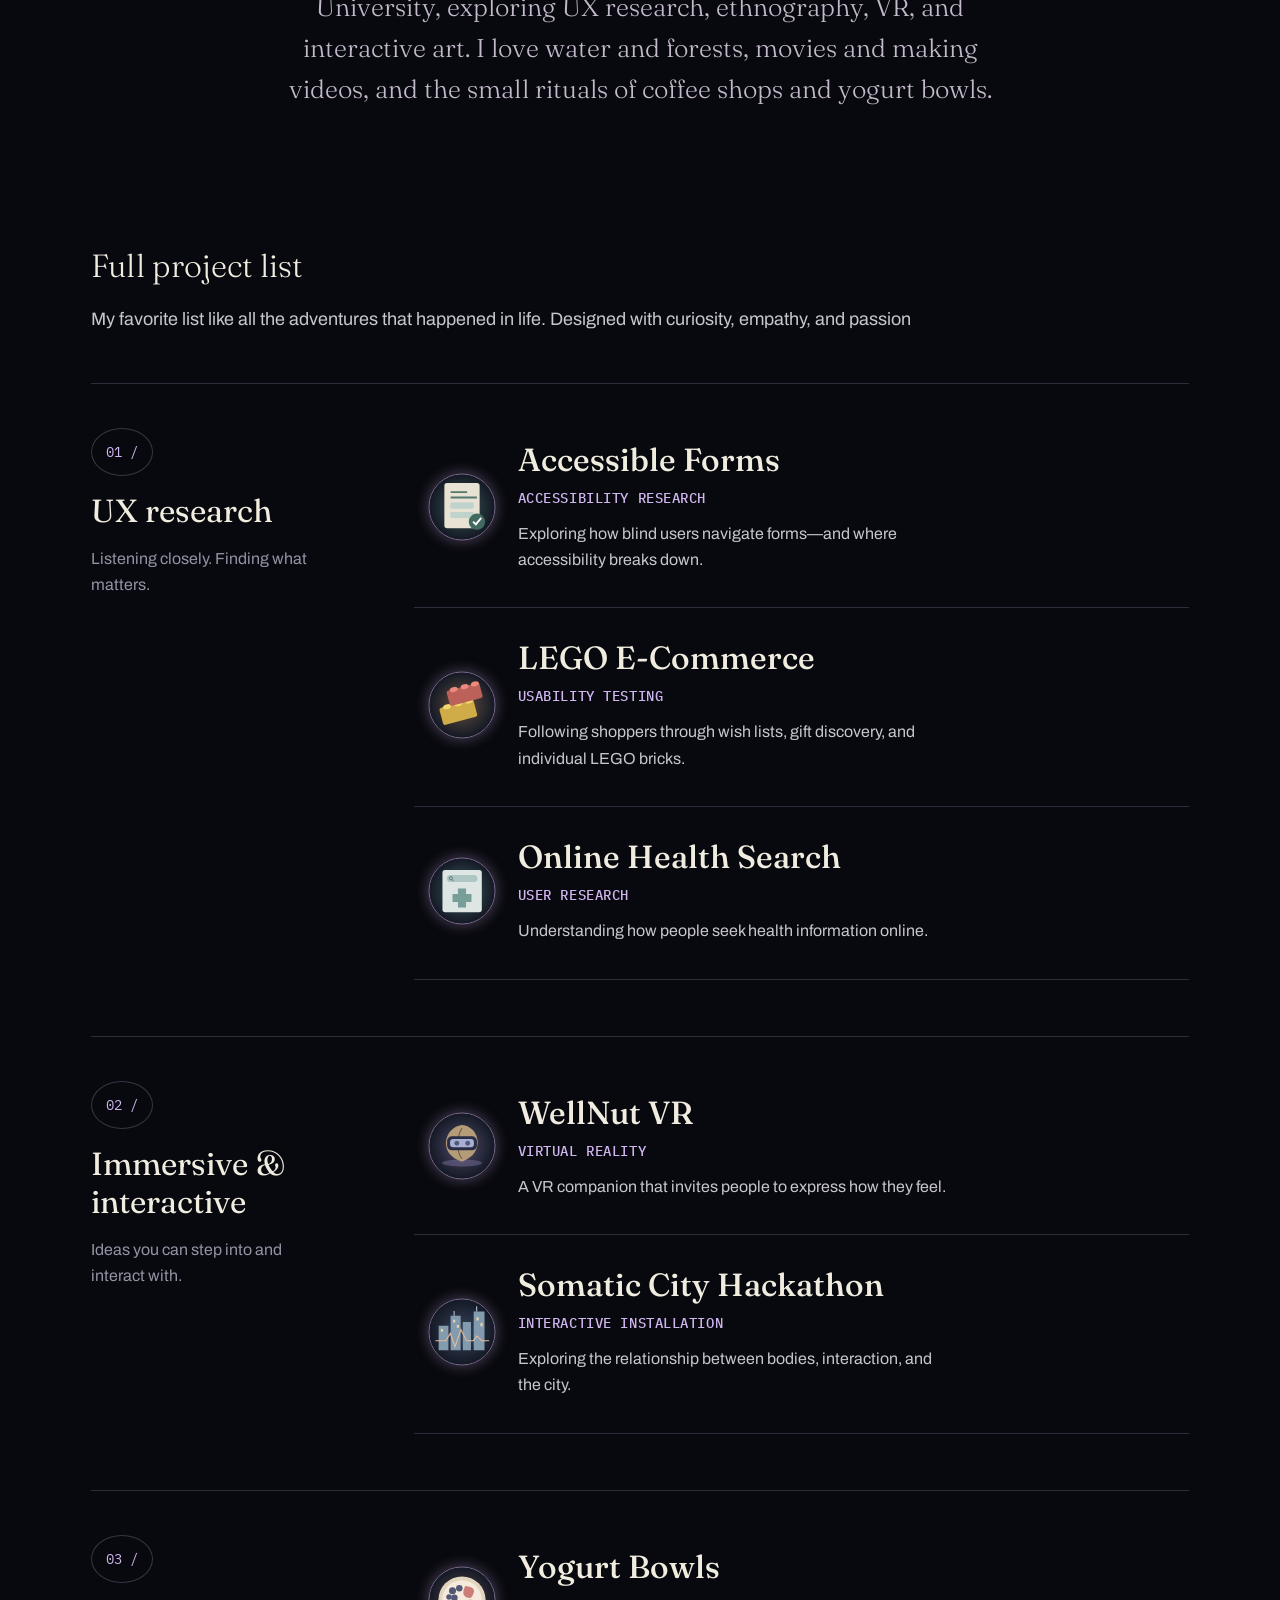
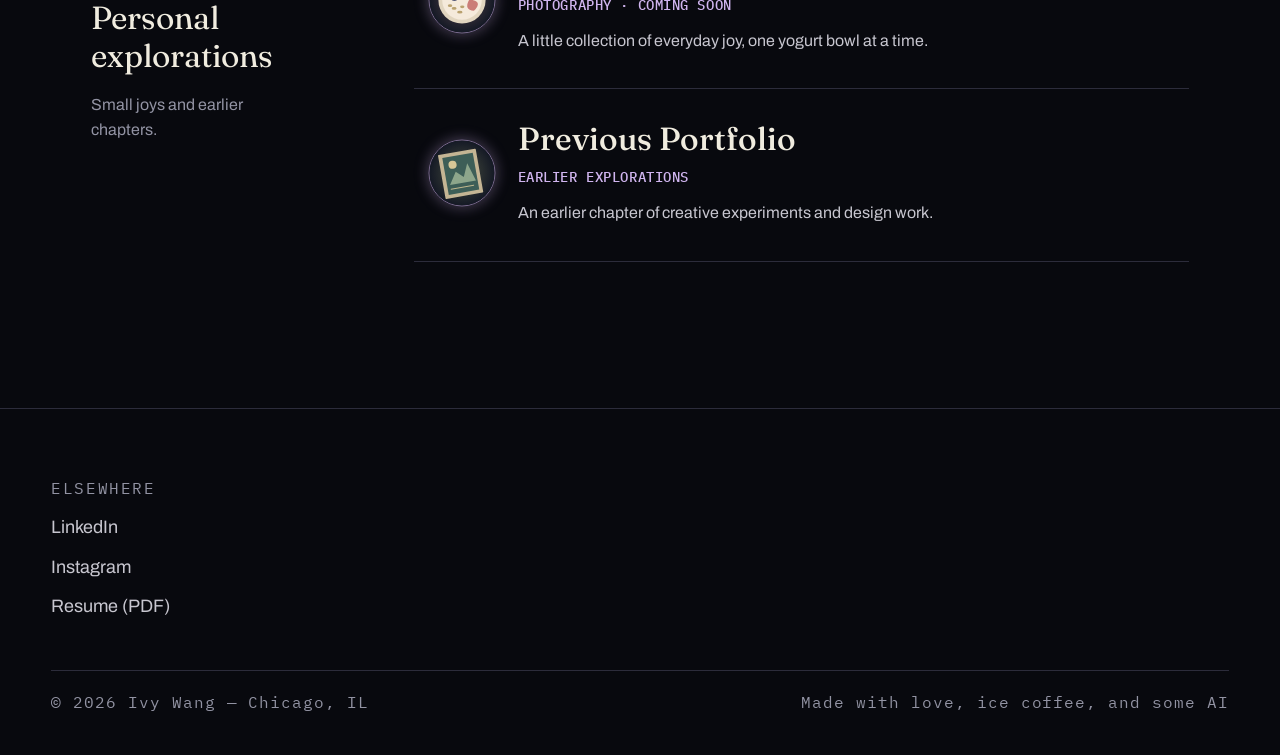
==== commit 6f16710b: "Updated portfolio Updates on case study content, home page style and formatting." ====
--- a/index.html
+++ b/index.html
@@ -6,8 +6,8 @@
 <title>Ivy Wang — UX Researcher &amp; Multidisciplinary Interactive Designer</title>
 <meta name="description" content="Portfolio and living archive of Ivy Wang — UX researcher and multidisciplinary interactive designer working across research, interaction design, and creative technology.">
 <link rel="stylesheet" href="styles.css?v=responsive-2">
-<link rel="stylesheet" href="universe.css?v=title-spacing-6">
-<link rel="stylesheet" href="project-list.css?v=5">
+<link rel="stylesheet" href="universe.css?v=simple-11">
+<link rel="stylesheet" href="project-list.css?v=meteor-9">
 </head>
 <body data-page="home">
 
@@ -15,7 +15,7 @@
   <a href="index.html" class="mark">Ivy Wang<span> — designer and researcher</span></a>
   <button class="nav-toggle" aria-expanded="false" aria-controls="nav-links">Menu</button>
   <ul class="nav-links" id="nav-links">
-    <li><a href="work.html" data-page="work">Work</a></li>
+    <li><a href="index.html#project-index" data-page="work">Work</a></li>
     <li><a href="about.html" data-page="about">About</a></li>
   </ul>
 </nav>
@@ -30,13 +30,13 @@
       <div class="universe-guide"><small>You can discover my most recent research projects and freelance work here. Other projects can be discovered through my <a href="https://ivywang1108.github.io/ivyportfolio/index.html" target="_blank" rel="noopener noreferrer">Previous Portfolio</a>.</small></div>
     </header>
     <div class="project-cluster" aria-label="Project constellation">
-      <a class="project-particle particle-1" href="case-study.html" target="_blank" rel="noopener noreferrer"><span class="particle-spark" aria-hidden="true"><img src="data:image/svg+xml,%3Csvg%20xmlns%3D%22http%3A%2F%2Fwww.w3.org%2F2000%2Fsvg%22%20viewBox%3D%220%200%20240%20240%22%3E%3Cdefs%3E%3CradialGradient%20id%3D%22b%22%3E%3Cstop%20stop-color%3D%22%23395851%22%2F%3E%3Cstop%20offset%3D%221%22%20stop-color%3D%22%23141925%22%2F%3E%3C%2FradialGradient%3E%3C%2Fdefs%3E%3Crect%20width%3D%22240%22%20height%3D%22240%22%20fill%3D%22url(%23b)%22%2F%3E%3Crect%20x%3D%2255%22%20y%3D%2232%22%20width%3D%22130%22%20height%3D%22166%22%20rx%3D%2210%22%20fill%3D%22%23e8e2d4%22%2F%3E%3Cpath%20d%3D%22M78%2065h61M78%2085h97%22%20stroke%3D%22%2353796e%22%20stroke-width%3D%227%22%2F%3E%3Crect%20x%3D%2277%22%20y%3D%22103%22%20width%3D%2286%22%20height%3D%2223%22%20rx%3D%225%22%20fill%3D%22%23c0d2cc%22%2F%3E%3Crect%20x%3D%2277%22%20y%3D%22138%22%20width%3D%2286%22%20height%3D%2223%22%20rx%3D%225%22%20fill%3D%22%23c0d2cc%22%2F%3E%3Ccircle%20cx%3D%22175%22%20cy%3D%22174%22%20r%3D%2230%22%20fill%3D%22%23426a60%22%2F%3E%3Cpath%20d%3D%22m161%20174%2010%2010%2020-24%22%20fill%3D%22none%22%20stroke%3D%22%23fff%22%20stroke-width%3D%227%22%2F%3E%3C%2Fsvg%3E" alt="" width="240" height="240"></span><span class="particle-name">Accessible Forms ↗</span><span class="particle-detail">Accessibility research</span></a>
-      <a class="project-particle particle-2" href="lego-case-study.html" target="_blank" rel="noopener noreferrer"><span class="particle-spark" aria-hidden="true"><img src="data:image/svg+xml,%3Csvg%20xmlns%3D%22http%3A%2F%2Fwww.w3.org%2F2000%2Fsvg%22%20viewBox%3D%220%200%20240%20240%22%3E%3Cdefs%3E%3CradialGradient%20id%3D%22b%22%3E%3Cstop%20stop-color%3D%22%23655141%22%2F%3E%3Cstop%20offset%3D%221%22%20stop-color%3D%22%23141925%22%2F%3E%3C%2FradialGradient%3E%3C%2Fdefs%3E%3Crect%20width%3D%22240%22%20height%3D%22240%22%20fill%3D%22url(%23b)%22%2F%3E%3Cg%20transform%3D%22rotate(-15%20120%20120)%22%3E%3Crect%20x%3D%2235%22%20y%3D%22110%22%20width%3D%22130%22%20height%3D%2265%22%20rx%3D%228%22%20fill%3D%22%23d0ac48%22%2F%3E%3Cellipse%20cx%3D%2265%22%20cy%3D%22112%22%20rx%3D%2215%22%20ry%3D%229%22%20fill%3D%22%23f3d773%22%2F%3E%3Cellipse%20cx%3D%22108%22%20cy%3D%22112%22%20rx%3D%2215%22%20ry%3D%229%22%20fill%3D%22%23f3d773%22%2F%3E%3Cellipse%20cx%3D%22149%22%20cy%3D%22112%22%20rx%3D%2215%22%20ry%3D%229%22%20fill%3D%22%23f3d773%22%2F%3E%3Crect%20x%3D%2277%22%20y%3D%2256%22%20width%3D%22125%22%20height%3D%2257%22%20rx%3D%227%22%20fill%3D%22%23bc6159%22%2F%3E%3Cellipse%20cx%3D%22105%22%20cy%3D%2257%22%20rx%3D%2215%22%20ry%3D%229%22%20fill%3D%22%23ea8b7e%22%2F%3E%3Cellipse%20cx%3D%22147%22%20cy%3D%2257%22%20rx%3D%2215%22%20ry%3D%229%22%20fill%3D%22%23ea8b7e%22%2F%3E%3Cellipse%20cx%3D%22186%22%20cy%3D%2257%22%20rx%3D%2215%22%20ry%3D%229%22%20fill%3D%22%23ea8b7e%22%2F%3E%3C%2Fg%3E%3C%2Fsvg%3E" alt="" width="240" height="240"></span><span class="particle-name">LEGO E-Commerce ↗</span><span class="particle-detail">Usability testing</span></a>
-      <a class="project-particle particle-3" href="wellnut-case-study.html" target="_blank" rel="noopener noreferrer"><span class="particle-spark" aria-hidden="true"><img src="data:image/svg+xml,%3Csvg%20xmlns%3D%22http%3A%2F%2Fwww.w3.org%2F2000%2Fsvg%22%20viewBox%3D%220%200%20240%20240%22%3E%3Cdefs%3E%3CradialGradient%20id%3D%22b%22%3E%3Cstop%20stop-color%3D%22%23524c6b%22%2F%3E%3Cstop%20offset%3D%221%22%20stop-color%3D%22%23141925%22%2F%3E%3C%2FradialGradient%3E%3C%2Fdefs%3E%3Crect%20width%3D%22240%22%20height%3D%22240%22%20fill%3D%22url(%23b)%22%2F%3E%3Cellipse%20cx%3D%22120%22%20cy%3D%22183%22%20rx%3D%2274%22%20ry%3D%2213%22%20fill%3D%22%238b7eae%22%20opacity%3D%22.4%22%2F%3E%3Cpath%20d%3D%22M120%2043c-65%207-92%20107%200%20135%2088-32%2065-130%200-135Z%22%20fill%3D%22%23b59c79%22%2F%3E%3Cpath%20d%3D%22M120%2054c-20%2030-20%2090%200%20113%22%20stroke%3D%22%23725b46%22%20stroke-width%3D%224%22%20fill%3D%22none%22%2F%3E%3Crect%20x%3D%2265%22%20y%3D%2284%22%20width%3D%22110%22%20height%3D%2252%22%20rx%3D%2218%22%20fill%3D%22%23292e46%22%2F%3E%3Crect%20x%3D%2276%22%20y%3D%2294%22%20width%3D%2288%22%20height%3D%2231%22%20rx%3D%2212%22%20fill%3D%22%23a8afd3%22%2F%3E%3Ccircle%20cx%3D%22101%22%20cy%3D%22110%22%20r%3D%229%22%20fill%3D%22%23525b7c%22%2F%3E%3Ccircle%20cx%3D%22141%22%20cy%3D%22110%22%20r%3D%229%22%20fill%3D%22%23525b7c%22%2F%3E%3C%2Fsvg%3E" alt="" width="240" height="240"></span><span class="particle-name">WellNut VR ↗</span><span class="particle-detail">Virtual reality</span></a>
-      <a class="project-particle particle-4" href="health-search-case-study.html" target="_blank" rel="noopener noreferrer"><span class="particle-spark" aria-hidden="true"><img src="data:image/svg+xml,%3Csvg%20xmlns%3D%22http%3A%2F%2Fwww.w3.org%2F2000%2Fsvg%22%20viewBox%3D%220%200%20240%20240%22%3E%3Cdefs%3E%3CradialGradient%20id%3D%22b%22%3E%3Cstop%20stop-color%3D%22%233b5c61%22%2F%3E%3Cstop%20offset%3D%221%22%20stop-color%3D%22%23141925%22%2F%3E%3C%2FradialGradient%3E%3C%2Fdefs%3E%3Crect%20width%3D%22240%22%20height%3D%22240%22%20fill%3D%22url(%23b)%22%2F%3E%3Crect%20x%3D%2248%22%20y%3D%2243%22%20width%3D%22145%22%20height%3D%22155%22%20rx%3D%2210%22%20fill%3D%22%23dee6e4%22%2F%3E%3Crect%20x%3D%2264%22%20y%3D%2261%22%20width%3D%22113%22%20height%3D%2226%22%20rx%3D%2213%22%20fill%3D%22%23afc7c4%22%2F%3E%3Ccircle%20cx%3D%2279%22%20cy%3D%2273%22%20r%3D%226%22%20stroke%3D%22%23476d69%22%20stroke-width%3D%223%22%20fill%3D%22none%22%2F%3E%3Cpath%20d%3D%22m83%2078%206%206%22%20stroke%3D%22%23476d69%22%20stroke-width%3D%223%22%2F%3E%3Cpath%20d%3D%22M105%20111h30v20h20v30h-20v20h-30v-20H85v-30h20Z%22%20fill%3D%22%23779e98%22%2F%3E%3C%2Fsvg%3E" alt="" width="240" height="240"></span><span class="particle-name">Online Health Search ↗</span><span class="particle-detail">User research</span></a>
-      <a class="project-particle particle-5" href="https://ivywang1108.github.io/ivyportfolio/index.html" target="_blank" rel="noopener noreferrer"><span class="particle-spark" aria-hidden="true"><img src="data:image/svg+xml,%3Csvg%20xmlns%3D%22http%3A%2F%2Fwww.w3.org%2F2000%2Fsvg%22%20viewBox%3D%220%200%20240%20240%22%3E%3Cdefs%3E%3CradialGradient%20id%3D%22b%22%3E%3Cstop%20stop-color%3D%22%234a5040%22%2F%3E%3Cstop%20offset%3D%221%22%20stop-color%3D%22%23141925%22%2F%3E%3C%2FradialGradient%3E%3C%2Fdefs%3E%3Crect%20width%3D%22240%22%20height%3D%22240%22%20fill%3D%22url(%23b)%22%2F%3E%3Cg%20transform%3D%22rotate(-10%20120%20120)%22%3E%3Crect%20x%3D%2244%22%20y%3D%2240%22%20width%3D%22141%22%20height%3D%22164%22%20rx%3D%223%22%20fill%3D%22%23c4b594%22%2F%3E%3Crect%20x%3D%2258%22%20y%3D%2253%22%20width%3D%22114%22%20height%3D%22138%22%20fill%3D%22%233d5e57%22%2F%3E%3Cpath%20d%3D%22M69%20156%2098%20111l26%2025%2021-48%2021%2068%22%20fill%3D%22%238da68b%22%2F%3E%3Ccircle%20cx%3D%2291%22%20cy%3D%2284%22%20r%3D%2215%22%20fill%3D%22%23d6c797%22%2F%3E%3Cpath%20d%3D%22M69%20172h87%22%20stroke%3D%22%23d6c797%22%20stroke-width%3D%223%22%2F%3E%3C%2Fg%3E%3C%2Fsvg%3E" alt="" width="240" height="240"></span><span class="particle-name">Previous Portfolio ↗</span><span class="particle-detail">Earlier explorations</span></a>
-      <button class="project-particle particle-6" type="button" aria-label="Yogurt Bowls — photography coming soon"><span class="particle-spark" aria-hidden="true"><img src="data:image/svg+xml,%3Csvg%20xmlns%3D%22http%3A%2F%2Fwww.w3.org%2F2000%2Fsvg%22%20viewBox%3D%220%200%20240%20240%22%3E%3Cdefs%3E%3CradialGradient%20id%3D%22b%22%3E%3Cstop%20stop-color%3D%22%235b464d%22%2F%3E%3Cstop%20offset%3D%221%22%20stop-color%3D%22%23141925%22%2F%3E%3C%2FradialGradient%3E%3C%2Fdefs%3E%3Crect%20width%3D%22240%22%20height%3D%22240%22%20fill%3D%22url(%23b)%22%2F%3E%3Ccircle%20cx%3D%22120%22%20cy%3D%22120%22%20r%3D%2287%22%20fill%3D%22%23e1d5bf%22%2F%3E%3Ccircle%20cx%3D%22120%22%20cy%3D%22120%22%20r%3D%2273%22%20fill%3D%22%23f5eadb%22%2F%3E%3Cg%20fill%3D%22%23535776%22%3E%3Ccircle%20cx%3D%2285%22%20cy%3D%2286%22%20r%3D%2213%22%2F%3E%3Ccircle%20cx%3D%22110%22%20cy%3D%2277%22%20r%3D%2212%22%2F%3E%3Ccircle%20cx%3D%2292%22%20cy%3D%22112%22%20r%3D%2212%22%2F%3E%3Ccircle%20cx%3D%2272%22%20cy%3D%22109%22%20r%3D%2210%22%2F%3E%3C%2Fg%3E%3Cg%20fill%3D%22%23cb7d77%22%3E%3Cpath%20d%3D%22M132%2068q52%204%2020%2045-41-3-20-45%22%2F%3E%3Cpath%20d%3D%22M147%20118q53%205%2017%2042-39-4-17-42%22%2F%3E%3C%2Fg%3E%3Cg%20fill%3D%22%23b9a16e%22%3E%3Cellipse%20cx%3D%2291%22%20cy%3D%22151%22%20rx%3D%229%22%20ry%3D%225%22%2F%3E%3Cellipse%20cx%3D%22112%22%20cy%3D%22165%22%20rx%3D%2210%22%20ry%3D%225%22%2F%3E%3Cellipse%20cx%3D%22121%22%20cy%3D%22145%22%20rx%3D%228%22%20ry%3D%225%22%2F%3E%3Cellipse%20cx%3D%2276%22%20cy%3D%22141%22%20rx%3D%228%22%20ry%3D%225%22%2F%3E%3C%2Fg%3E%3C%2Fsvg%3E" alt="" width="240" height="240"></span><span class="particle-name">Yogurt Bowls </span><span class="particle-detail">Photography · coming soon</span></button>
-      <a class="project-particle particle-7" href="somatic-city-case-study.html" target="_blank" rel="noopener noreferrer"><span class="particle-spark" aria-hidden="true"><img src="data:image/svg+xml,%3Csvg%20xmlns%3D%22http%3A%2F%2Fwww.w3.org%2F2000%2Fsvg%22%20viewBox%3D%220%200%20240%20240%22%3E%3Cdefs%3E%3CradialGradient%20id%3D%22b%22%3E%3Cstop%20stop-color%3D%22%2339465d%22%2F%3E%3Cstop%20offset%3D%221%22%20stop-color%3D%22%23141925%22%2F%3E%3C%2FradialGradient%3E%3C%2Fdefs%3E%3Crect%20width%3D%22240%22%20height%3D%22240%22%20fill%3D%22url(%23b)%22%2F%3E%3Cpath%20d%3D%22M34%20187V97h36v90M78%20187V60h37v127M123%20187V83h30v104M163%20187V44h40v143%22%20fill%3D%22%23839baf%22%2F%3E%3Cpath%20d%3D%22M174%2044V25M91%2060V43%22%20stroke%3D%22%23b2c4d2%22%20stroke-width%3D%224%22%2F%3E%3Cpath%20d%3D%22M22%20152h38l17-27%2017%2049%2022-63%2021%2041h25l13-17%2018%2017h27%22%20fill%3D%22none%22%20stroke%3D%22%23e5bb9c%22%20stroke-width%3D%224%22%2F%3E%3Cg%20fill%3D%22%23e8d3ad%22%3E%3Cpath%20d%3D%22M87%2075h8v10h-8zM101%2094h8v10h-8zM173%2066h8v12h-8zM188%2087h8v12h-8zM42%20109h8v10h-8z%22%2F%3E%3C%2Fg%3E%3C%2Fsvg%3E" alt="" width="240" height="240"></span><span class="particle-name">Somatic City ↗</span><span class="particle-detail">Interactive installation</span></a>
+      <a class="project-particle particle-1" href="case-study.html" target="_blank" rel="noopener noreferrer"><span class="particle-spark" aria-hidden="true"><span class="meteor-pass" aria-hidden="true"></span><img src="data:image/svg+xml,%3Csvg%20xmlns%3D%22http%3A%2F%2Fwww.w3.org%2F2000%2Fsvg%22%20viewBox%3D%220%200%20240%20240%22%3E%3Cdefs%3E%3CradialGradient%20id%3D%22b%22%3E%3Cstop%20stop-color%3D%22%23395851%22%2F%3E%3Cstop%20offset%3D%221%22%20stop-color%3D%22%23141925%22%2F%3E%3C%2FradialGradient%3E%3C%2Fdefs%3E%3Crect%20width%3D%22240%22%20height%3D%22240%22%20fill%3D%22url(%23b)%22%2F%3E%3Crect%20x%3D%2255%22%20y%3D%2232%22%20width%3D%22130%22%20height%3D%22166%22%20rx%3D%2210%22%20fill%3D%22%23e8e2d4%22%2F%3E%3Cpath%20d%3D%22M78%2065h61M78%2085h97%22%20stroke%3D%22%2353796e%22%20stroke-width%3D%227%22%2F%3E%3Crect%20x%3D%2277%22%20y%3D%22103%22%20width%3D%2286%22%20height%3D%2223%22%20rx%3D%225%22%20fill%3D%22%23c0d2cc%22%2F%3E%3Crect%20x%3D%2277%22%20y%3D%22138%22%20width%3D%2286%22%20height%3D%2223%22%20rx%3D%225%22%20fill%3D%22%23c0d2cc%22%2F%3E%3Ccircle%20cx%3D%22175%22%20cy%3D%22174%22%20r%3D%2230%22%20fill%3D%22%23426a60%22%2F%3E%3Cpath%20d%3D%22m161%20174%2010%2010%2020-24%22%20fill%3D%22none%22%20stroke%3D%22%23fff%22%20stroke-width%3D%227%22%2F%3E%3C%2Fsvg%3E" alt="" width="240" height="240"></span><span class="particle-name">Accessible Forms</span><span class="particle-detail">Accessibility research</span></a>
+      <a class="project-particle particle-2" href="lego-case-study.html" target="_blank" rel="noopener noreferrer"><span class="particle-spark" aria-hidden="true"><span class="meteor-pass" aria-hidden="true"></span><img src="data:image/svg+xml,%3Csvg%20xmlns%3D%22http%3A%2F%2Fwww.w3.org%2F2000%2Fsvg%22%20viewBox%3D%220%200%20240%20240%22%3E%3Cdefs%3E%3CradialGradient%20id%3D%22b%22%3E%3Cstop%20stop-color%3D%22%23655141%22%2F%3E%3Cstop%20offset%3D%221%22%20stop-color%3D%22%23141925%22%2F%3E%3C%2FradialGradient%3E%3C%2Fdefs%3E%3Crect%20width%3D%22240%22%20height%3D%22240%22%20fill%3D%22url(%23b)%22%2F%3E%3Cg%20transform%3D%22rotate(-15%20120%20120)%22%3E%3Crect%20x%3D%2235%22%20y%3D%22110%22%20width%3D%22130%22%20height%3D%2265%22%20rx%3D%228%22%20fill%3D%22%23d0ac48%22%2F%3E%3Cellipse%20cx%3D%2265%22%20cy%3D%22112%22%20rx%3D%2215%22%20ry%3D%229%22%20fill%3D%22%23f3d773%22%2F%3E%3Cellipse%20cx%3D%22108%22%20cy%3D%22112%22%20rx%3D%2215%22%20ry%3D%229%22%20fill%3D%22%23f3d773%22%2F%3E%3Cellipse%20cx%3D%22149%22%20cy%3D%22112%22%20rx%3D%2215%22%20ry%3D%229%22%20fill%3D%22%23f3d773%22%2F%3E%3Crect%20x%3D%2277%22%20y%3D%2256%22%20width%3D%22125%22%20height%3D%2257%22%20rx%3D%227%22%20fill%3D%22%23bc6159%22%2F%3E%3Cellipse%20cx%3D%22105%22%20cy%3D%2257%22%20rx%3D%2215%22%20ry%3D%229%22%20fill%3D%22%23ea8b7e%22%2F%3E%3Cellipse%20cx%3D%22147%22%20cy%3D%2257%22%20rx%3D%2215%22%20ry%3D%229%22%20fill%3D%22%23ea8b7e%22%2F%3E%3Cellipse%20cx%3D%22186%22%20cy%3D%2257%22%20rx%3D%2215%22%20ry%3D%229%22%20fill%3D%22%23ea8b7e%22%2F%3E%3C%2Fg%3E%3C%2Fsvg%3E" alt="" width="240" height="240"></span><span class="particle-name">LEGO E-Commerce</span><span class="particle-detail">Usability testing</span></a>
+      <a class="project-particle particle-3" href="wellnut-case-study.html" target="_blank" rel="noopener noreferrer"><span class="particle-spark" aria-hidden="true"><span class="meteor-pass" aria-hidden="true"></span><img src="data:image/svg+xml,%3Csvg%20xmlns%3D%22http%3A%2F%2Fwww.w3.org%2F2000%2Fsvg%22%20viewBox%3D%220%200%20240%20240%22%3E%3Cdefs%3E%3CradialGradient%20id%3D%22b%22%3E%3Cstop%20stop-color%3D%22%23524c6b%22%2F%3E%3Cstop%20offset%3D%221%22%20stop-color%3D%22%23141925%22%2F%3E%3C%2FradialGradient%3E%3C%2Fdefs%3E%3Crect%20width%3D%22240%22%20height%3D%22240%22%20fill%3D%22url(%23b)%22%2F%3E%3Cellipse%20cx%3D%22120%22%20cy%3D%22183%22%20rx%3D%2274%22%20ry%3D%2213%22%20fill%3D%22%238b7eae%22%20opacity%3D%22.4%22%2F%3E%3Cpath%20d%3D%22M120%2043c-65%207-92%20107%200%20135%2088-32%2065-130%200-135Z%22%20fill%3D%22%23b59c79%22%2F%3E%3Cpath%20d%3D%22M120%2054c-20%2030-20%2090%200%20113%22%20stroke%3D%22%23725b46%22%20stroke-width%3D%224%22%20fill%3D%22none%22%2F%3E%3Crect%20x%3D%2265%22%20y%3D%2284%22%20width%3D%22110%22%20height%3D%2252%22%20rx%3D%2218%22%20fill%3D%22%23292e46%22%2F%3E%3Crect%20x%3D%2276%22%20y%3D%2294%22%20width%3D%2288%22%20height%3D%2231%22%20rx%3D%2212%22%20fill%3D%22%23a8afd3%22%2F%3E%3Ccircle%20cx%3D%22101%22%20cy%3D%22110%22%20r%3D%229%22%20fill%3D%22%23525b7c%22%2F%3E%3Ccircle%20cx%3D%22141%22%20cy%3D%22110%22%20r%3D%229%22%20fill%3D%22%23525b7c%22%2F%3E%3C%2Fsvg%3E" alt="" width="240" height="240"></span><span class="particle-name">WellNut VR</span><span class="particle-detail">Virtual reality</span></a>
+      <a class="project-particle particle-4" href="health-search-case-study.html" target="_blank" rel="noopener noreferrer"><span class="particle-spark" aria-hidden="true"><span class="meteor-pass" aria-hidden="true"></span><img src="data:image/svg+xml,%3Csvg%20xmlns%3D%22http%3A%2F%2Fwww.w3.org%2F2000%2Fsvg%22%20viewBox%3D%220%200%20240%20240%22%3E%3Cdefs%3E%3CradialGradient%20id%3D%22b%22%3E%3Cstop%20stop-color%3D%22%233b5c61%22%2F%3E%3Cstop%20offset%3D%221%22%20stop-color%3D%22%23141925%22%2F%3E%3C%2FradialGradient%3E%3C%2Fdefs%3E%3Crect%20width%3D%22240%22%20height%3D%22240%22%20fill%3D%22url(%23b)%22%2F%3E%3Crect%20x%3D%2248%22%20y%3D%2243%22%20width%3D%22145%22%20height%3D%22155%22%20rx%3D%2210%22%20fill%3D%22%23dee6e4%22%2F%3E%3Crect%20x%3D%2264%22%20y%3D%2261%22%20width%3D%22113%22%20height%3D%2226%22%20rx%3D%2213%22%20fill%3D%22%23afc7c4%22%2F%3E%3Ccircle%20cx%3D%2279%22%20cy%3D%2273%22%20r%3D%226%22%20stroke%3D%22%23476d69%22%20stroke-width%3D%223%22%20fill%3D%22none%22%2F%3E%3Cpath%20d%3D%22m83%2078%206%206%22%20stroke%3D%22%23476d69%22%20stroke-width%3D%223%22%2F%3E%3Cpath%20d%3D%22M105%20111h30v20h20v30h-20v20h-30v-20H85v-30h20Z%22%20fill%3D%22%23779e98%22%2F%3E%3C%2Fsvg%3E" alt="" width="240" height="240"></span><span class="particle-name">Online Health Search</span><span class="particle-detail">User research</span></a>
+      <a class="project-particle particle-5" href="https://ivywang1108.github.io/ivyportfolio/index.html" target="_blank" rel="noopener noreferrer"><span class="particle-spark" aria-hidden="true"><span class="meteor-pass" aria-hidden="true"></span><img src="data:image/svg+xml,%3Csvg%20xmlns%3D%22http%3A%2F%2Fwww.w3.org%2F2000%2Fsvg%22%20viewBox%3D%220%200%20240%20240%22%3E%3Cdefs%3E%3CradialGradient%20id%3D%22b%22%3E%3Cstop%20stop-color%3D%22%234a5040%22%2F%3E%3Cstop%20offset%3D%221%22%20stop-color%3D%22%23141925%22%2F%3E%3C%2FradialGradient%3E%3C%2Fdefs%3E%3Crect%20width%3D%22240%22%20height%3D%22240%22%20fill%3D%22url(%23b)%22%2F%3E%3Cg%20transform%3D%22rotate(-10%20120%20120)%22%3E%3Crect%20x%3D%2244%22%20y%3D%2240%22%20width%3D%22141%22%20height%3D%22164%22%20rx%3D%223%22%20fill%3D%22%23c4b594%22%2F%3E%3Crect%20x%3D%2258%22%20y%3D%2253%22%20width%3D%22114%22%20height%3D%22138%22%20fill%3D%22%233d5e57%22%2F%3E%3Cpath%20d%3D%22M69%20156%2098%20111l26%2025%2021-48%2021%2068%22%20fill%3D%22%238da68b%22%2F%3E%3Ccircle%20cx%3D%2291%22%20cy%3D%2284%22%20r%3D%2215%22%20fill%3D%22%23d6c797%22%2F%3E%3Cpath%20d%3D%22M69%20172h87%22%20stroke%3D%22%23d6c797%22%20stroke-width%3D%223%22%2F%3E%3C%2Fg%3E%3C%2Fsvg%3E" alt="" width="240" height="240"></span><span class="particle-name">Previous Portfolio</span><span class="particle-detail">Earlier explorations</span></a>
+      <button class="project-particle particle-6" type="button" aria-label="Yogurt Bowls — photography coming soon"><span class="particle-spark" aria-hidden="true"><span class="meteor-pass" aria-hidden="true"></span><img src="data:image/svg+xml,%3Csvg%20xmlns%3D%22http%3A%2F%2Fwww.w3.org%2F2000%2Fsvg%22%20viewBox%3D%220%200%20240%20240%22%3E%3Cdefs%3E%3CradialGradient%20id%3D%22b%22%3E%3Cstop%20stop-color%3D%22%235b464d%22%2F%3E%3Cstop%20offset%3D%221%22%20stop-color%3D%22%23141925%22%2F%3E%3C%2FradialGradient%3E%3C%2Fdefs%3E%3Crect%20width%3D%22240%22%20height%3D%22240%22%20fill%3D%22url(%23b)%22%2F%3E%3Ccircle%20cx%3D%22120%22%20cy%3D%22120%22%20r%3D%2287%22%20fill%3D%22%23e1d5bf%22%2F%3E%3Ccircle%20cx%3D%22120%22%20cy%3D%22120%22%20r%3D%2273%22%20fill%3D%22%23f5eadb%22%2F%3E%3Cg%20fill%3D%22%23535776%22%3E%3Ccircle%20cx%3D%2285%22%20cy%3D%2286%22%20r%3D%2213%22%2F%3E%3Ccircle%20cx%3D%22110%22%20cy%3D%2277%22%20r%3D%2212%22%2F%3E%3Ccircle%20cx%3D%2292%22%20cy%3D%22112%22%20r%3D%2212%22%2F%3E%3Ccircle%20cx%3D%2272%22%20cy%3D%22109%22%20r%3D%2210%22%2F%3E%3C%2Fg%3E%3Cg%20fill%3D%22%23cb7d77%22%3E%3Cpath%20d%3D%22M132%2068q52%204%2020%2045-41-3-20-45%22%2F%3E%3Cpath%20d%3D%22M147%20118q53%205%2017%2042-39-4-17-42%22%2F%3E%3C%2Fg%3E%3Cg%20fill%3D%22%23b9a16e%22%3E%3Cellipse%20cx%3D%2291%22%20cy%3D%22151%22%20rx%3D%229%22%20ry%3D%225%22%2F%3E%3Cellipse%20cx%3D%22112%22%20cy%3D%22165%22%20rx%3D%2210%22%20ry%3D%225%22%2F%3E%3Cellipse%20cx%3D%22121%22%20cy%3D%22145%22%20rx%3D%228%22%20ry%3D%225%22%2F%3E%3Cellipse%20cx%3D%2276%22%20cy%3D%22141%22%20rx%3D%228%22%20ry%3D%225%22%2F%3E%3C%2Fg%3E%3C%2Fsvg%3E" alt="" width="240" height="240"></span><span class="particle-name">Yogurt Bowls</span><span class="particle-detail">Photography · coming soon</span></button>
+      <a class="project-particle particle-7" href="somatic-city-case-study.html" target="_blank" rel="noopener noreferrer"><span class="particle-spark" aria-hidden="true"><span class="meteor-pass" aria-hidden="true"></span><img src="data:image/svg+xml,%3Csvg%20xmlns%3D%22http%3A%2F%2Fwww.w3.org%2F2000%2Fsvg%22%20viewBox%3D%220%200%20240%20240%22%3E%3Cdefs%3E%3CradialGradient%20id%3D%22b%22%3E%3Cstop%20stop-color%3D%22%2339465d%22%2F%3E%3Cstop%20offset%3D%221%22%20stop-color%3D%22%23141925%22%2F%3E%3C%2FradialGradient%3E%3C%2Fdefs%3E%3Crect%20width%3D%22240%22%20height%3D%22240%22%20fill%3D%22url(%23b)%22%2F%3E%3Cpath%20d%3D%22M34%20187V97h36v90M78%20187V60h37v127M123%20187V83h30v104M163%20187V44h40v143%22%20fill%3D%22%23839baf%22%2F%3E%3Cpath%20d%3D%22M174%2044V25M91%2060V43%22%20stroke%3D%22%23b2c4d2%22%20stroke-width%3D%224%22%2F%3E%3Cpath%20d%3D%22M22%20152h38l17-27%2017%2049%2022-63%2021%2041h25l13-17%2018%2017h27%22%20fill%3D%22none%22%20stroke%3D%22%23e5bb9c%22%20stroke-width%3D%224%22%2F%3E%3Cg%20fill%3D%22%23e8d3ad%22%3E%3Cpath%20d%3D%22M87%2075h8v10h-8zM101%2094h8v10h-8zM173%2066h8v12h-8zM188%2087h8v12h-8zM42%20109h8v10h-8z%22%2F%3E%3C%2Fg%3E%3C%2Fsvg%3E" alt="" width="240" height="240"></span><span class="particle-name">Somatic City Hackathon</span><span class="particle-detail">Interactive installation</span></a>
     </div>
     <div class="fact-constellation" aria-label="Discover fun facts">
       <button class="fact-star fact-1" type="button" aria-expanded="false" aria-label="Reveal fun fact 1"><span class="star-cross" aria-hidden="true">✦</span><span class="fact-label">Fun fact 1<small>A little story, coming soon.</small></span></button>
@@ -61,37 +61,37 @@
     </div>
     <div class="project-collection">
 <section class="project-category" aria-labelledby="category-01"><header class="category-heading"><span class="category-number">01 /</span><h3 id="category-01">UX research</h3><p>Listening closely. Finding what matters.</p></header><div class="category-projects"><a target="_blank" rel="noopener noreferrer" class="entry-row" href="case-study.html">
-        <span class="num"><span class="project-number">01</span><span class="project-projection" aria-hidden="true"><img src="assets/project-1.svg" alt="" width="80" height="80"><span class="projection-scan"></span></span></span>
+        <span class="num"><span class="project-number">01</span><span class="project-projection" aria-hidden="true"><span class="meteor-pass" aria-hidden="true"></span><img src="assets/project-1.svg" alt="" width="80" height="80"><span class="projection-scan"></span></span></span>
         <span class="title">Accessible Forms <span class="cat">Accessibility research</span></span>
         <span class="project-summary">Exploring how blind users navigate forms—and where accessibility breaks down.</span><span class="go">Open →</span>
       </a>
 <a target="_blank" rel="noopener noreferrer" class="entry-row" href="lego-case-study.html">
-        <span class="num"><span class="project-number">02</span><span class="project-projection" aria-hidden="true"><img src="assets/project-2.svg" alt="" width="80" height="80"><span class="projection-scan"></span></span></span>
+        <span class="num"><span class="project-number">02</span><span class="project-projection" aria-hidden="true"><span class="meteor-pass" aria-hidden="true"></span><img src="assets/project-2.svg" alt="" width="80" height="80"><span class="projection-scan"></span></span></span>
         <span class="title">LEGO E-Commerce <span class="cat">Usability testing</span></span>
         <span class="project-summary">Following shoppers through wish lists, gift discovery, and individual LEGO bricks.</span><span class="go">Open →</span>
       </a>
 <a target="_blank" rel="noopener noreferrer" class="entry-row" href="health-search-case-study.html">
-        <span class="num"><span class="project-number">04</span><span class="project-projection" aria-hidden="true"><img src="assets/project-4.svg" alt="" width="80" height="80"><span class="projection-scan"></span></span></span>
+        <span class="num"><span class="project-number">04</span><span class="project-projection" aria-hidden="true"><span class="meteor-pass" aria-hidden="true"></span><img src="assets/project-4.svg" alt="" width="80" height="80"><span class="projection-scan"></span></span></span>
         <span class="title">Online Health Search <span class="cat">User research</span></span>
         <span class="project-summary">Understanding how people seek health information online.</span><span class="go">Open →</span>
       </a></div></section>
 <section class="project-category" aria-labelledby="category-02"><header class="category-heading"><span class="category-number">02 /</span><h3 id="category-02">Immersive & interactive</h3><p>Ideas you can step into and interact with.</p></header><div class="category-projects"><a target="_blank" rel="noopener noreferrer" class="entry-row" href="wellnut-case-study.html">
-        <span class="num"><span class="project-number">03</span><span class="project-projection" aria-hidden="true"><img src="assets/project-3.svg" alt="" width="80" height="80"><span class="projection-scan"></span></span></span>
+        <span class="num"><span class="project-number">03</span><span class="project-projection" aria-hidden="true"><span class="meteor-pass" aria-hidden="true"></span><img src="assets/project-3.svg" alt="" width="80" height="80"><span class="projection-scan"></span></span></span>
         <span class="title">WellNut VR <span class="cat">Virtual reality</span></span>
         <span class="project-summary">A VR companion that invites people to express how they feel.</span><span class="go">Open →</span>
       </a>
 <a target="_blank" rel="noopener noreferrer" class="entry-row" href="somatic-city-case-study.html">
-        <span class="num"><span class="project-number">07</span><span class="project-projection" aria-hidden="true"><img src="assets/project-7.svg" alt="" width="80" height="80"><span class="projection-scan"></span></span></span>
+        <span class="num"><span class="project-number">07</span><span class="project-projection" aria-hidden="true"><span class="meteor-pass" aria-hidden="true"></span><img src="assets/project-7.svg" alt="" width="80" height="80"><span class="projection-scan"></span></span></span>
         <span class="title">Somatic City Hackathon <span class="cat">Interactive installation</span></span>
         <span class="project-summary">Exploring the relationship between bodies, interaction, and the city.</span><span class="go">Open →</span>
       </a></div></section>
 <section class="project-category" aria-labelledby="category-03"><header class="category-heading"><span class="category-number">03 /</span><h3 id="category-03">Personal explorations</h3><p>Small joys and earlier chapters.</p></header><div class="category-projects"><article class="entry-row project-coming-soon" aria-label="Yogurt Bowls — photography coming soon">
-        <span class="num"><span class="project-number">06</span><span class="project-projection" aria-hidden="true"><img src="assets/project-6.svg" alt="" width="80" height="80"><span class="projection-scan"></span></span></span>
+        <span class="num"><span class="project-number">06</span><span class="project-projection" aria-hidden="true"><span class="meteor-pass" aria-hidden="true"></span><img src="assets/project-6.svg" alt="" width="80" height="80"><span class="projection-scan"></span></span></span>
         <span class="title">Yogurt Bowls <span class="cat">Photography · coming soon</span></span>
         <span class="project-summary">A little collection of everyday joy, one yogurt bowl at a time.</span>
       </article>
 <a target="_blank" rel="noopener noreferrer" class="entry-row" href="https://ivywang1108.github.io/ivyportfolio/index.html">
-        <span class="num"><span class="project-number">05</span><span class="project-projection" aria-hidden="true"><img src="assets/project-5.svg" alt="" width="80" height="80"><span class="projection-scan"></span></span></span>
+        <span class="num"><span class="project-number">05</span><span class="project-projection" aria-hidden="true"><span class="meteor-pass" aria-hidden="true"></span><img src="assets/project-5.svg" alt="" width="80" height="80"><span class="projection-scan"></span></span></span>
         <span class="title">Previous Portfolio <span class="cat">Earlier explorations</span></span>
         <span class="project-summary">An earlier chapter of creative experiments and design work.</span><span class="go">Open →</span>
       </a></div></section>
--- a/universe.css
+++ b/universe.css
@@ -105,4 +105,7 @@
 .universe-intro h1{font-size:clamp(1.5rem,3vw,3.2rem);line-height:1.08;margin:18px auto;text-wrap:balance}
 @media(min-width:700px){.universe-intro h1>span{display:block;white-space:nowrap}}
 @media(max-width:699px){.universe-intro h1{font-size:clamp(1.5rem,5vw,2rem)}}
+.project-particle .particle-name{position:static;opacity:1;pointer-events:none;transform:none;font:400 1.125rem/1.35 var(--f-display);color:#eee5f4;text-shadow:none}
+.project-particle .particle-detail{font-size:.875rem;line-height:1.5;margin-top:2px;opacity:1}
+.project-particle:is(:hover,:focus-visible) .particle-spark{scale:1.04;box-shadow:0 0 20px #d0b5ef55}
 @media(prefers-reduced-motion:reduce){*,*::before,*::after{scroll-behavior:auto!important;transition:none!important;animation:none!important}}
--- a/project-list.css
+++ b/project-list.css
@@ -1,23 +1,34 @@
 /* Shared project-list interaction for Home and Work. */
+.particle-spark{position:relative}
+.meteor-pass{position:absolute;inset:0;z-index:2;overflow:hidden;border-radius:50%;pointer-events:none}
+.meteor-pass::after{content:"";position:absolute;left:0;top:0;width:68%;height:2px;border-radius:999px;background:linear-gradient(90deg,transparent,#cbb2ff88 45%,#eee0ff 85%,#fff9df);box-shadow:0 0 6px #d0b5ef,0 0 12px #d0b5ef66;opacity:0;transform:translate(-110%,-20px) rotate(35deg);transform-origin:right center}
+.project-particle:is(:hover,:focus-visible) .meteor-pass::after,.project-collection a.entry-row:is(:hover,:focus-visible) .meteor-pass::after{animation:meteor-cross .8s cubic-bezier(.2,.65,.35,1) both}
+@keyframes meteor-cross{0%{opacity:0;left:-35%;top:-10%}15%{opacity:1}75%{opacity:1}100%{opacity:0;left:175%;top:115%}}
+@media(prefers-reduced-motion:reduce){.project-particle:is(:hover,:focus-visible) .meteor-pass::after,.project-collection a.entry-row:is(:hover,:focus-visible) .meteor-pass::after{animation:none}}
+.project-collection .project-projection::before,.project-collection .project-projection::after,.project-collection .projection-scan{display:none!important}
+.project-collection a.entry-row:is(:hover,:focus-visible) .project-projection{transform:translate(-50%,-50%) scale(.92)!important;filter:drop-shadow(0 0 9px #d0b5ef44)!important}
 .project-collection{margin-top:48px}
 .project-category{display:grid;grid-template-columns:minmax(180px,.7fr) minmax(0,2fr);gap:clamp(24px,4vw,64px);padding:44px 0 56px;border-top:1px solid var(--line)}
 .category-number{font:1rem var(--f-mono);color:#d0b5ef}
 .category-heading h3{font:400 clamp(1.5rem,2.5vw,2rem)/1.2 var(--f-display);margin:16px 0}
 .category-heading p{color:var(--ink-faint);font-size:1rem;line-height:1.6;max-width:24ch}
-.category-projects{display:grid;grid-template-columns:repeat(2,minmax(0,1fr));gap:16px 28px;min-width:0}
-.project-collection .entry-row{grid-template-columns:1fr auto;grid-template-rows:auto auto 1fr;align-items:start;gap:16px 12px;padding:24px 18px 30px;min-width:0}
-.project-collection .entry-row .num{grid-column:1;justify-self:start;width:76px;min-height:76px}
-.project-collection .entry-row .title{grid-column:1/-1;grid-row:2;font-size:1.5rem;line-height:1.25;overflow-wrap:anywhere}
+.category-projects{display:grid;grid-template-columns:1fr;gap:0;min-width:0}
+.project-collection .entry-row{grid-template-columns:64px minmax(0,1fr) auto;grid-template-rows:auto auto;align-items:start;gap:12px 24px;padding:30px 16px 34px;min-width:0}
+.project-collection .entry-row .num{grid-column:1;grid-row:1/3;justify-self:start;width:64px;min-height:76px}
+.project-collection .entry-row .title{grid-column:2;grid-row:1;font-size:clamp(1.5rem,2.5vw,2rem);line-height:1.25;overflow-wrap:anywhere}
 .project-collection .entry-row .cat{font-size:.875rem;letter-spacing:.04em;line-height:1.6}
-.project-summary{grid-column:1/-1;grid-row:3;font:1rem/1.65 var(--f-body);color:var(--ink-soft)}
-.project-collection .entry-row .go{display:block;grid-column:2;grid-row:1;align-self:center;white-space:nowrap}
+.project-summary{grid-column:2;grid-row:2;font:1rem/1.65 var(--f-body);color:var(--ink-soft);max-width:48ch}
+.project-collection .entry-row .go{display:block;grid-column:3;grid-row:1/3;align-self:center;white-space:nowrap}
+.category-heading{align-self:start;position:sticky;top:calc(var(--nav-h) + 32px)}
+.category-projects .entry-row:first-child{padding-top:12px}
+.category-number{display:inline-block;border:1px solid #d0b5ef40;border-radius:50%;padding:14px;font-size:.875rem}
 .project-collection .project-coming-soon{cursor:default}
 .project-coming-soon:hover::before,.project-coming-soon:hover::after{opacity:0}
 .project-collection .project-coming-soon:hover .title{transform:none;color:var(--ink)}
 .project-coming-soon:hover .project-number{opacity:1}
 .project-coming-soon:hover .project-projection{opacity:0}
-@media(max-width:900px){.project-category{grid-template-columns:1fr;gap:24px}.category-heading p{max-width:none}}
-@media(max-width:560px){.category-projects{grid-template-columns:1fr}.project-category{padding:32px 0}.project-collection .entry-row{padding:20px 8px 28px}}
+@media(max-width:900px){.project-category{grid-template-columns:1fr;gap:24px}.category-heading{position:static}.category-heading p{max-width:none}}
+@media(max-width:560px){.project-category{padding:32px 0}.project-collection .entry-row{padding:24px 4px;grid-template-columns:42px minmax(0,1fr);gap:12px 16px}.project-collection .entry-row .num{width:42px;min-height:54px}.project-collection .entry-row .go{grid-column:2;grid-row:3;justify-self:start}.project-collection .entry-row .title{font-size:1.5rem}}
 .entry-row .num{position:relative;align-self:center;display:grid;place-items:center;min-height:88px}
 .project-number{transition:opacity .2s ease}
 .project-projection{position:absolute;left:50%;top:50%;width:76px;height:76px;opacity:0;transform:translate(-50%,-35%) perspective(400px) rotateX(30deg) scale(.65);transition:opacity .25s ease,transform .45s cubic-bezier(.16,1,.3,1);pointer-events:none;filter:drop-shadow(0 0 12px #d0b5ef66)}
@@ -87,3 +98,10 @@
 }
 @media(max-width:1000px){.entry-row{grid-template-columns:64px minmax(0,1fr);column-gap:20px}.project-projection{width:56px;height:56px}.entry-row .num{min-height:72px}}
 @media(max-width:400px){.entry-row{padding-inline:4px;grid-template-columns:48px minmax(0,1fr);column-gap:16px}.project-projection{width:44px;height:44px}}
+.project-collection .project-number{display:none}
+.project-collection .project-projection{opacity:1;transform:translate(-50%,-50%) scale(.88);filter:drop-shadow(0 0 8px #d0b5ef30)}
+.project-collection .project-projection::before,.project-collection .project-projection::after,.project-collection .projection-scan{opacity:0;transition:opacity .25s}
+.project-collection a.entry-row:is(:hover,:focus-visible) .project-projection{opacity:1;transform:translate(-50%,-58%) perspective(400px) rotateY(-12deg) scale(1);filter:drop-shadow(0 0 14px #d0b5ef66)}
+.project-collection a.entry-row:is(:hover,:focus-visible) .project-projection::before,.project-collection a.entry-row:is(:hover,:focus-visible) .project-projection::after,.project-collection a.entry-row:is(:hover,:focus-visible) .projection-scan{opacity:1}
+.project-collection .project-coming-soon:hover .project-projection{opacity:1}
+@media(prefers-reduced-motion:reduce){.project-collection a.entry-row:is(:hover,:focus-visible) .project-projection{transform:translate(-50%,-50%) scale(.88)}}
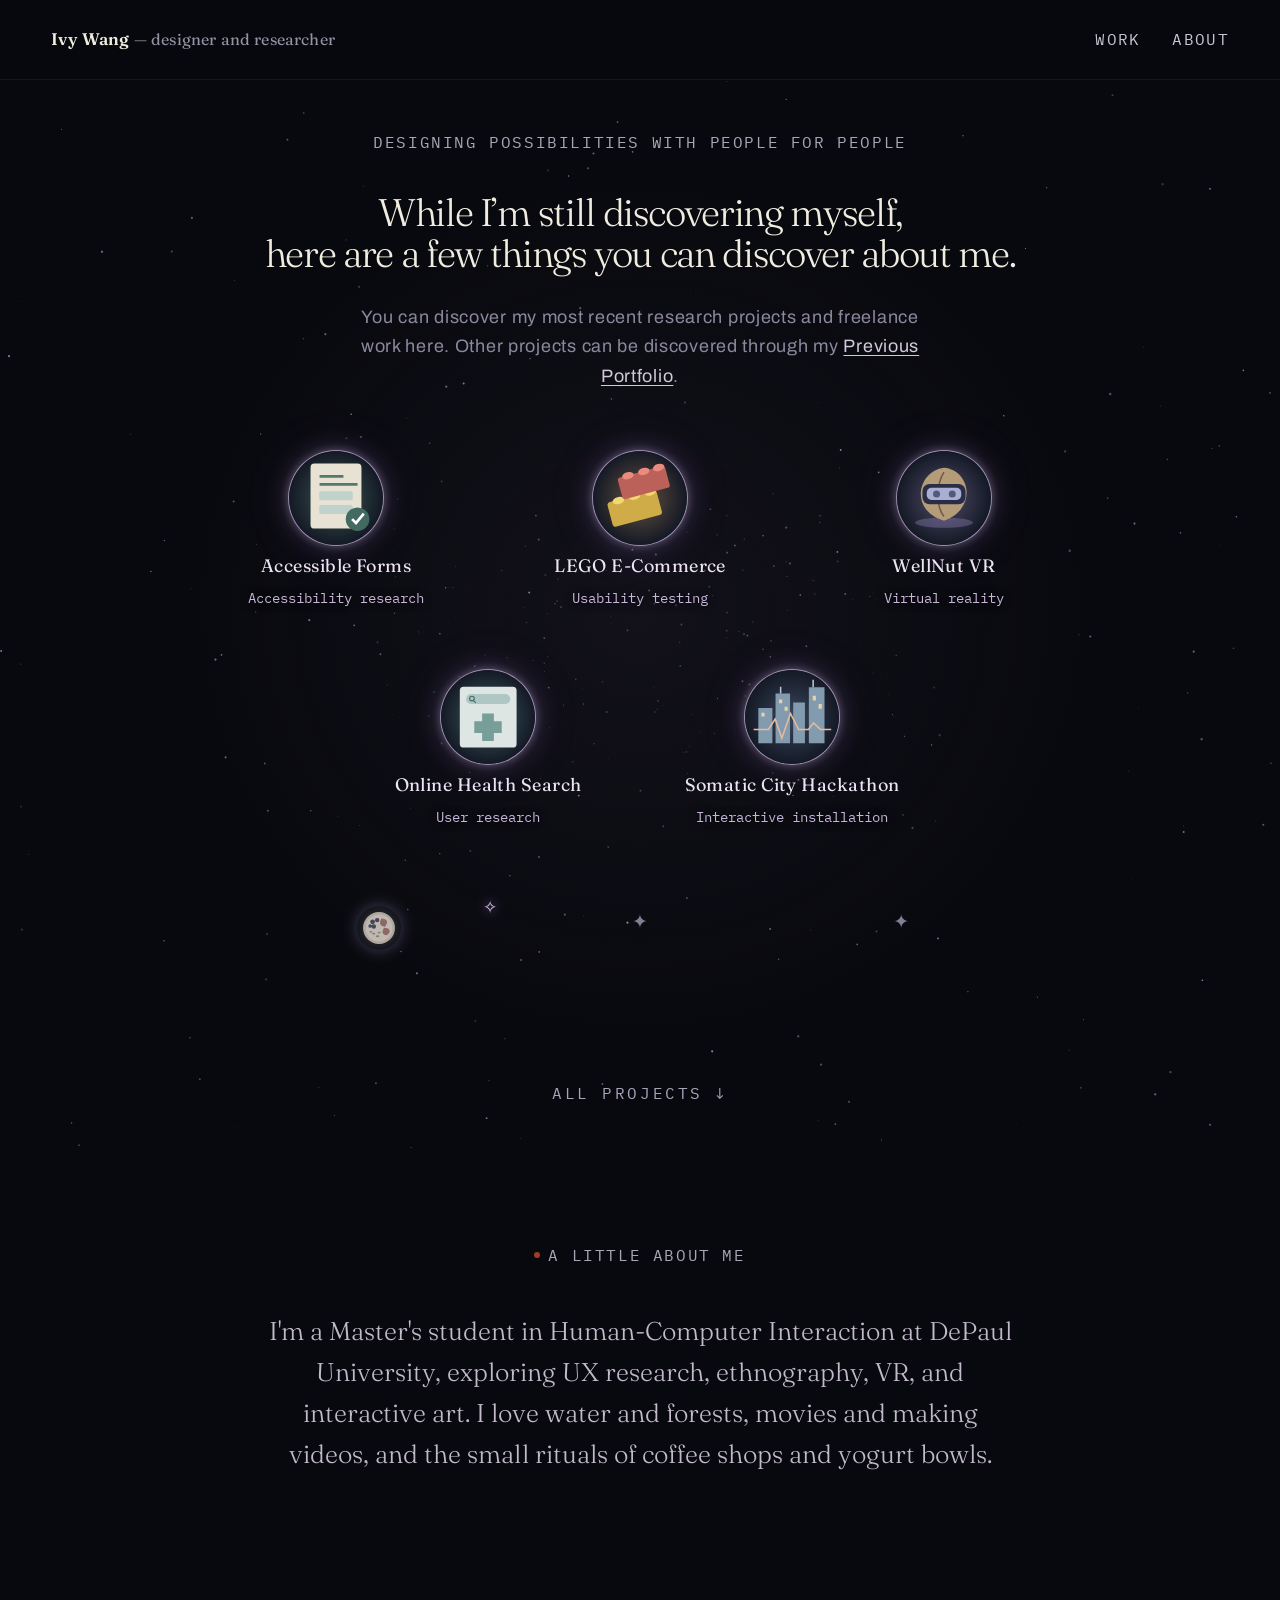
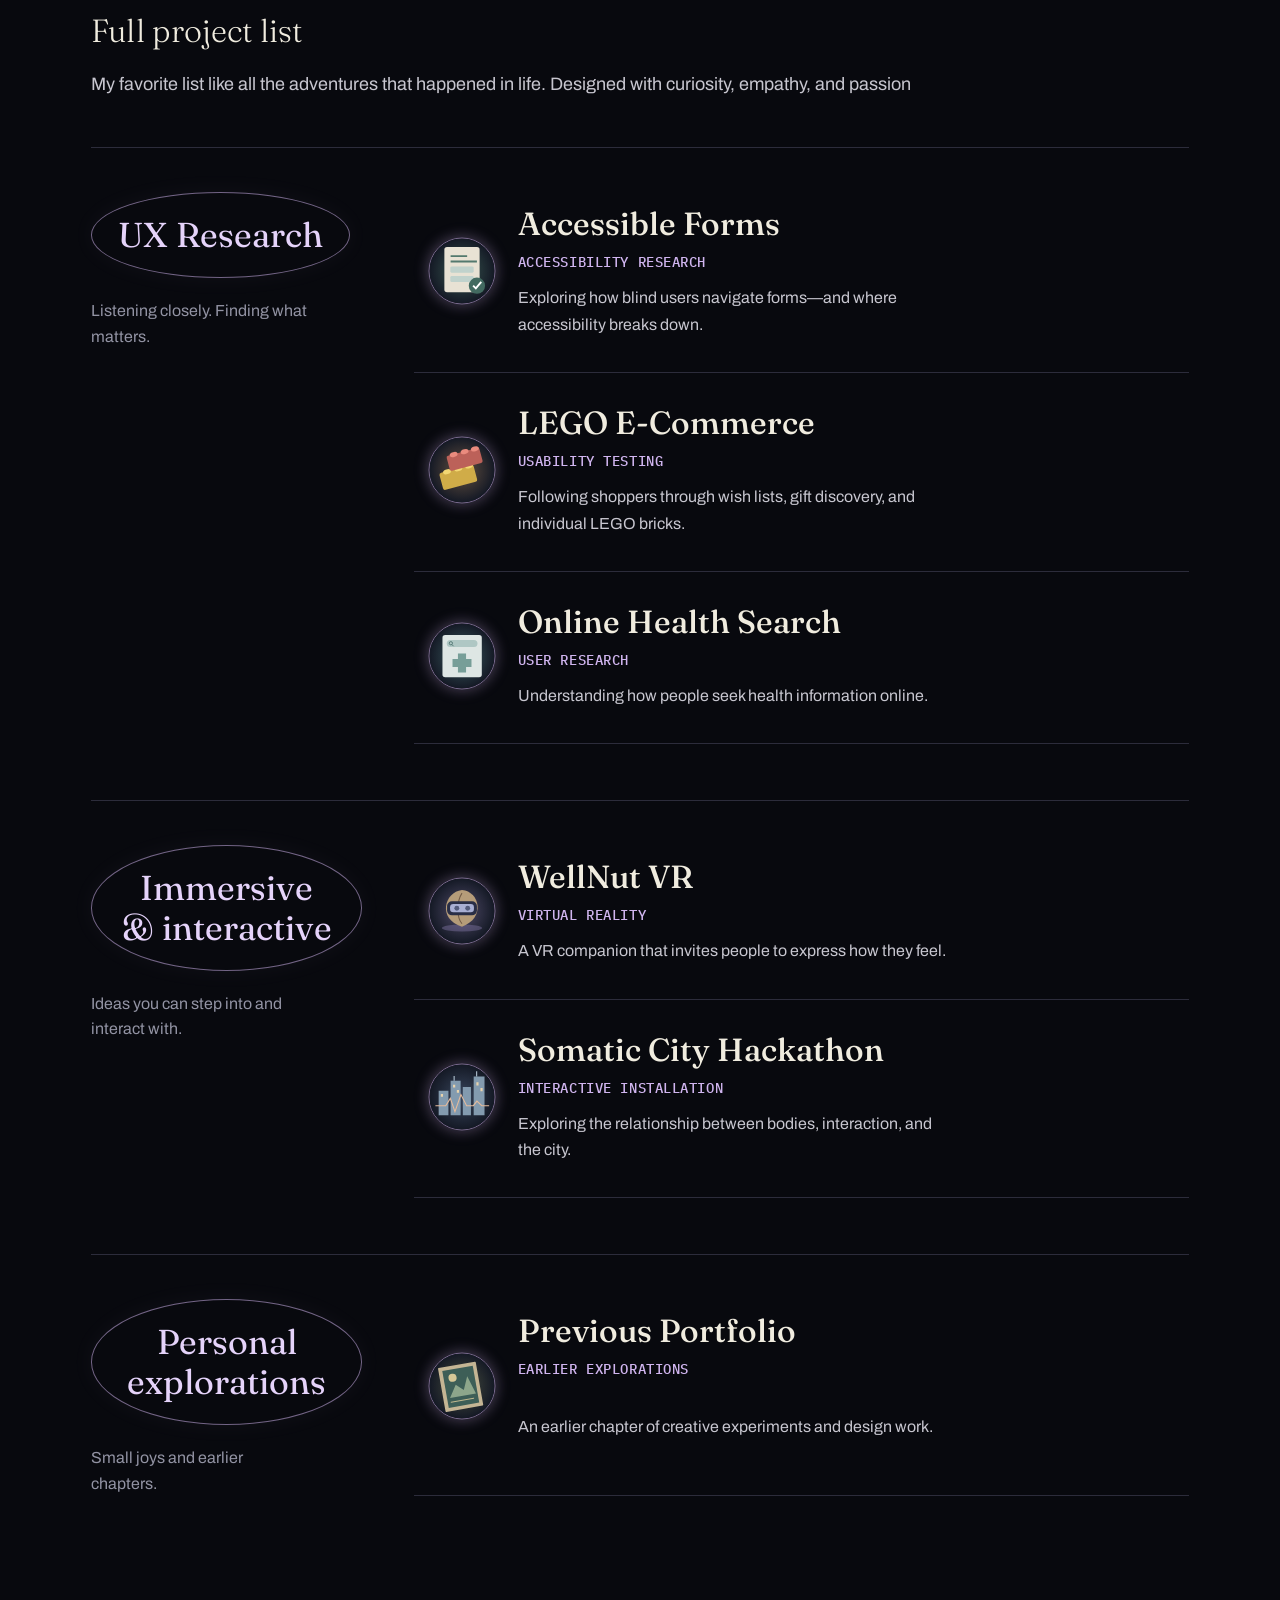
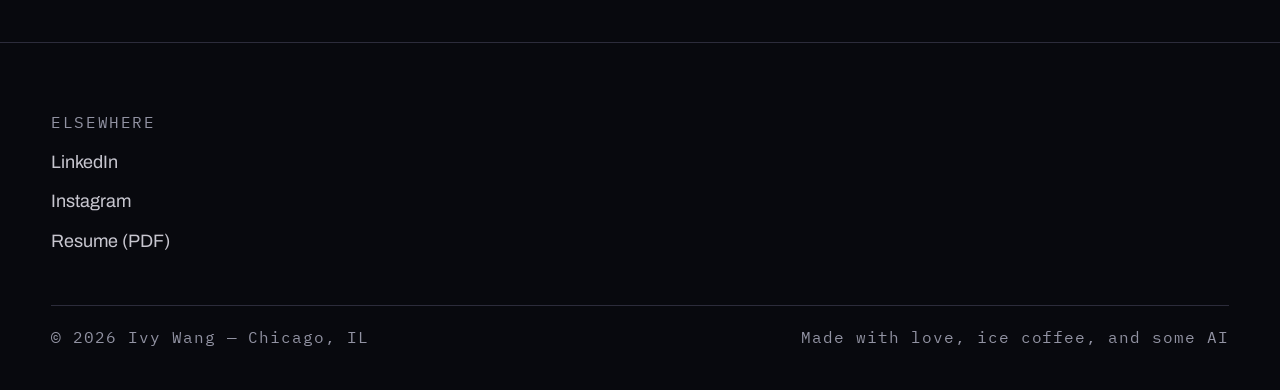
==== commit d211c124: "Big Update Updated case study content, page layout" ====
--- a/index.html
+++ b/index.html
@@ -6,8 +6,9 @@
 <title>Ivy Wang — UX Researcher &amp; Multidisciplinary Interactive Designer</title>
 <meta name="description" content="Portfolio and living archive of Ivy Wang — UX researcher and multidisciplinary interactive designer working across research, interaction design, and creative technology.">
 <link rel="stylesheet" href="styles.css?v=responsive-2">
-<link rel="stylesheet" href="universe.css?v=simple-11">
-<link rel="stylesheet" href="project-list.css?v=meteor-9">
+<link rel="stylesheet" href="universe.css?v=balanced-12">
+<link rel="stylesheet" href="project-list.css?v=category-13">
+<link rel="stylesheet" href="yogurt-gallery.css?v=journal-4">
 </head>
 <body data-page="home">
 
@@ -34,12 +35,10 @@
       <a class="project-particle particle-2" href="lego-case-study.html" target="_blank" rel="noopener noreferrer"><span class="particle-spark" aria-hidden="true"><span class="meteor-pass" aria-hidden="true"></span><img src="data:image/svg+xml,%3Csvg%20xmlns%3D%22http%3A%2F%2Fwww.w3.org%2F2000%2Fsvg%22%20viewBox%3D%220%200%20240%20240%22%3E%3Cdefs%3E%3CradialGradient%20id%3D%22b%22%3E%3Cstop%20stop-color%3D%22%23655141%22%2F%3E%3Cstop%20offset%3D%221%22%20stop-color%3D%22%23141925%22%2F%3E%3C%2FradialGradient%3E%3C%2Fdefs%3E%3Crect%20width%3D%22240%22%20height%3D%22240%22%20fill%3D%22url(%23b)%22%2F%3E%3Cg%20transform%3D%22rotate(-15%20120%20120)%22%3E%3Crect%20x%3D%2235%22%20y%3D%22110%22%20width%3D%22130%22%20height%3D%2265%22%20rx%3D%228%22%20fill%3D%22%23d0ac48%22%2F%3E%3Cellipse%20cx%3D%2265%22%20cy%3D%22112%22%20rx%3D%2215%22%20ry%3D%229%22%20fill%3D%22%23f3d773%22%2F%3E%3Cellipse%20cx%3D%22108%22%20cy%3D%22112%22%20rx%3D%2215%22%20ry%3D%229%22%20fill%3D%22%23f3d773%22%2F%3E%3Cellipse%20cx%3D%22149%22%20cy%3D%22112%22%20rx%3D%2215%22%20ry%3D%229%22%20fill%3D%22%23f3d773%22%2F%3E%3Crect%20x%3D%2277%22%20y%3D%2256%22%20width%3D%22125%22%20height%3D%2257%22%20rx%3D%227%22%20fill%3D%22%23bc6159%22%2F%3E%3Cellipse%20cx%3D%22105%22%20cy%3D%2257%22%20rx%3D%2215%22%20ry%3D%229%22%20fill%3D%22%23ea8b7e%22%2F%3E%3Cellipse%20cx%3D%22147%22%20cy%3D%2257%22%20rx%3D%2215%22%20ry%3D%229%22%20fill%3D%22%23ea8b7e%22%2F%3E%3Cellipse%20cx%3D%22186%22%20cy%3D%2257%22%20rx%3D%2215%22%20ry%3D%229%22%20fill%3D%22%23ea8b7e%22%2F%3E%3C%2Fg%3E%3C%2Fsvg%3E" alt="" width="240" height="240"></span><span class="particle-name">LEGO E-Commerce</span><span class="particle-detail">Usability testing</span></a>
       <a class="project-particle particle-3" href="wellnut-case-study.html" target="_blank" rel="noopener noreferrer"><span class="particle-spark" aria-hidden="true"><span class="meteor-pass" aria-hidden="true"></span><img src="data:image/svg+xml,%3Csvg%20xmlns%3D%22http%3A%2F%2Fwww.w3.org%2F2000%2Fsvg%22%20viewBox%3D%220%200%20240%20240%22%3E%3Cdefs%3E%3CradialGradient%20id%3D%22b%22%3E%3Cstop%20stop-color%3D%22%23524c6b%22%2F%3E%3Cstop%20offset%3D%221%22%20stop-color%3D%22%23141925%22%2F%3E%3C%2FradialGradient%3E%3C%2Fdefs%3E%3Crect%20width%3D%22240%22%20height%3D%22240%22%20fill%3D%22url(%23b)%22%2F%3E%3Cellipse%20cx%3D%22120%22%20cy%3D%22183%22%20rx%3D%2274%22%20ry%3D%2213%22%20fill%3D%22%238b7eae%22%20opacity%3D%22.4%22%2F%3E%3Cpath%20d%3D%22M120%2043c-65%207-92%20107%200%20135%2088-32%2065-130%200-135Z%22%20fill%3D%22%23b59c79%22%2F%3E%3Cpath%20d%3D%22M120%2054c-20%2030-20%2090%200%20113%22%20stroke%3D%22%23725b46%22%20stroke-width%3D%224%22%20fill%3D%22none%22%2F%3E%3Crect%20x%3D%2265%22%20y%3D%2284%22%20width%3D%22110%22%20height%3D%2252%22%20rx%3D%2218%22%20fill%3D%22%23292e46%22%2F%3E%3Crect%20x%3D%2276%22%20y%3D%2294%22%20width%3D%2288%22%20height%3D%2231%22%20rx%3D%2212%22%20fill%3D%22%23a8afd3%22%2F%3E%3Ccircle%20cx%3D%22101%22%20cy%3D%22110%22%20r%3D%229%22%20fill%3D%22%23525b7c%22%2F%3E%3Ccircle%20cx%3D%22141%22%20cy%3D%22110%22%20r%3D%229%22%20fill%3D%22%23525b7c%22%2F%3E%3C%2Fsvg%3E" alt="" width="240" height="240"></span><span class="particle-name">WellNut VR</span><span class="particle-detail">Virtual reality</span></a>
       <a class="project-particle particle-4" href="health-search-case-study.html" target="_blank" rel="noopener noreferrer"><span class="particle-spark" aria-hidden="true"><span class="meteor-pass" aria-hidden="true"></span><img src="data:image/svg+xml,%3Csvg%20xmlns%3D%22http%3A%2F%2Fwww.w3.org%2F2000%2Fsvg%22%20viewBox%3D%220%200%20240%20240%22%3E%3Cdefs%3E%3CradialGradient%20id%3D%22b%22%3E%3Cstop%20stop-color%3D%22%233b5c61%22%2F%3E%3Cstop%20offset%3D%221%22%20stop-color%3D%22%23141925%22%2F%3E%3C%2FradialGradient%3E%3C%2Fdefs%3E%3Crect%20width%3D%22240%22%20height%3D%22240%22%20fill%3D%22url(%23b)%22%2F%3E%3Crect%20x%3D%2248%22%20y%3D%2243%22%20width%3D%22145%22%20height%3D%22155%22%20rx%3D%2210%22%20fill%3D%22%23dee6e4%22%2F%3E%3Crect%20x%3D%2264%22%20y%3D%2261%22%20width%3D%22113%22%20height%3D%2226%22%20rx%3D%2213%22%20fill%3D%22%23afc7c4%22%2F%3E%3Ccircle%20cx%3D%2279%22%20cy%3D%2273%22%20r%3D%226%22%20stroke%3D%22%23476d69%22%20stroke-width%3D%223%22%20fill%3D%22none%22%2F%3E%3Cpath%20d%3D%22m83%2078%206%206%22%20stroke%3D%22%23476d69%22%20stroke-width%3D%223%22%2F%3E%3Cpath%20d%3D%22M105%20111h30v20h20v30h-20v20h-30v-20H85v-30h20Z%22%20fill%3D%22%23779e98%22%2F%3E%3C%2Fsvg%3E" alt="" width="240" height="240"></span><span class="particle-name">Online Health Search</span><span class="particle-detail">User research</span></a>
-      <a class="project-particle particle-5" href="https://ivywang1108.github.io/ivyportfolio/index.html" target="_blank" rel="noopener noreferrer"><span class="particle-spark" aria-hidden="true"><span class="meteor-pass" aria-hidden="true"></span><img src="data:image/svg+xml,%3Csvg%20xmlns%3D%22http%3A%2F%2Fwww.w3.org%2F2000%2Fsvg%22%20viewBox%3D%220%200%20240%20240%22%3E%3Cdefs%3E%3CradialGradient%20id%3D%22b%22%3E%3Cstop%20stop-color%3D%22%234a5040%22%2F%3E%3Cstop%20offset%3D%221%22%20stop-color%3D%22%23141925%22%2F%3E%3C%2FradialGradient%3E%3C%2Fdefs%3E%3Crect%20width%3D%22240%22%20height%3D%22240%22%20fill%3D%22url(%23b)%22%2F%3E%3Cg%20transform%3D%22rotate(-10%20120%20120)%22%3E%3Crect%20x%3D%2244%22%20y%3D%2240%22%20width%3D%22141%22%20height%3D%22164%22%20rx%3D%223%22%20fill%3D%22%23c4b594%22%2F%3E%3Crect%20x%3D%2258%22%20y%3D%2253%22%20width%3D%22114%22%20height%3D%22138%22%20fill%3D%22%233d5e57%22%2F%3E%3Cpath%20d%3D%22M69%20156%2098%20111l26%2025%2021-48%2021%2068%22%20fill%3D%22%238da68b%22%2F%3E%3Ccircle%20cx%3D%2291%22%20cy%3D%2284%22%20r%3D%2215%22%20fill%3D%22%23d6c797%22%2F%3E%3Cpath%20d%3D%22M69%20172h87%22%20stroke%3D%22%23d6c797%22%20stroke-width%3D%223%22%2F%3E%3C%2Fg%3E%3C%2Fsvg%3E" alt="" width="240" height="240"></span><span class="particle-name">Previous Portfolio</span><span class="particle-detail">Earlier explorations</span></a>
-      <button class="project-particle particle-6" type="button" aria-label="Yogurt Bowls — photography coming soon"><span class="particle-spark" aria-hidden="true"><span class="meteor-pass" aria-hidden="true"></span><img src="data:image/svg+xml,%3Csvg%20xmlns%3D%22http%3A%2F%2Fwww.w3.org%2F2000%2Fsvg%22%20viewBox%3D%220%200%20240%20240%22%3E%3Cdefs%3E%3CradialGradient%20id%3D%22b%22%3E%3Cstop%20stop-color%3D%22%235b464d%22%2F%3E%3Cstop%20offset%3D%221%22%20stop-color%3D%22%23141925%22%2F%3E%3C%2FradialGradient%3E%3C%2Fdefs%3E%3Crect%20width%3D%22240%22%20height%3D%22240%22%20fill%3D%22url(%23b)%22%2F%3E%3Ccircle%20cx%3D%22120%22%20cy%3D%22120%22%20r%3D%2287%22%20fill%3D%22%23e1d5bf%22%2F%3E%3Ccircle%20cx%3D%22120%22%20cy%3D%22120%22%20r%3D%2273%22%20fill%3D%22%23f5eadb%22%2F%3E%3Cg%20fill%3D%22%23535776%22%3E%3Ccircle%20cx%3D%2285%22%20cy%3D%2286%22%20r%3D%2213%22%2F%3E%3Ccircle%20cx%3D%22110%22%20cy%3D%2277%22%20r%3D%2212%22%2F%3E%3Ccircle%20cx%3D%2292%22%20cy%3D%22112%22%20r%3D%2212%22%2F%3E%3Ccircle%20cx%3D%2272%22%20cy%3D%22109%22%20r%3D%2210%22%2F%3E%3C%2Fg%3E%3Cg%20fill%3D%22%23cb7d77%22%3E%3Cpath%20d%3D%22M132%2068q52%204%2020%2045-41-3-20-45%22%2F%3E%3Cpath%20d%3D%22M147%20118q53%205%2017%2042-39-4-17-42%22%2F%3E%3C%2Fg%3E%3Cg%20fill%3D%22%23b9a16e%22%3E%3Cellipse%20cx%3D%2291%22%20cy%3D%22151%22%20rx%3D%229%22%20ry%3D%225%22%2F%3E%3Cellipse%20cx%3D%22112%22%20cy%3D%22165%22%20rx%3D%2210%22%20ry%3D%225%22%2F%3E%3Cellipse%20cx%3D%22121%22%20cy%3D%22145%22%20rx%3D%228%22%20ry%3D%225%22%2F%3E%3Cellipse%20cx%3D%2276%22%20cy%3D%22141%22%20rx%3D%228%22%20ry%3D%225%22%2F%3E%3C%2Fg%3E%3C%2Fsvg%3E" alt="" width="240" height="240"></span><span class="particle-name">Yogurt Bowls</span><span class="particle-detail">Photography · coming soon</span></button>
       <a class="project-particle particle-7" href="somatic-city-case-study.html" target="_blank" rel="noopener noreferrer"><span class="particle-spark" aria-hidden="true"><span class="meteor-pass" aria-hidden="true"></span><img src="data:image/svg+xml,%3Csvg%20xmlns%3D%22http%3A%2F%2Fwww.w3.org%2F2000%2Fsvg%22%20viewBox%3D%220%200%20240%20240%22%3E%3Cdefs%3E%3CradialGradient%20id%3D%22b%22%3E%3Cstop%20stop-color%3D%22%2339465d%22%2F%3E%3Cstop%20offset%3D%221%22%20stop-color%3D%22%23141925%22%2F%3E%3C%2FradialGradient%3E%3C%2Fdefs%3E%3Crect%20width%3D%22240%22%20height%3D%22240%22%20fill%3D%22url(%23b)%22%2F%3E%3Cpath%20d%3D%22M34%20187V97h36v90M78%20187V60h37v127M123%20187V83h30v104M163%20187V44h40v143%22%20fill%3D%22%23839baf%22%2F%3E%3Cpath%20d%3D%22M174%2044V25M91%2060V43%22%20stroke%3D%22%23b2c4d2%22%20stroke-width%3D%224%22%2F%3E%3Cpath%20d%3D%22M22%20152h38l17-27%2017%2049%2022-63%2021%2041h25l13-17%2018%2017h27%22%20fill%3D%22none%22%20stroke%3D%22%23e5bb9c%22%20stroke-width%3D%224%22%2F%3E%3Cg%20fill%3D%22%23e8d3ad%22%3E%3Cpath%20d%3D%22M87%2075h8v10h-8zM101%2094h8v10h-8zM173%2066h8v12h-8zM188%2087h8v12h-8zM42%20109h8v10h-8z%22%2F%3E%3C%2Fg%3E%3C%2Fsvg%3E" alt="" width="240" height="240"></span><span class="particle-name">Somatic City Hackathon</span><span class="particle-detail">Interactive installation</span></a>
     </div>
     <div class="fact-constellation" aria-label="Discover fun facts">
-      <button class="fact-star fact-1" type="button" aria-expanded="false" aria-label="Reveal fun fact 1"><span class="star-cross" aria-hidden="true">✦</span><span class="fact-label">Fun fact 1<small>A little story, coming soon.</small></span></button>
+      <button class="yogurt-star fact-1" type="button" id="yogurt-trigger" aria-haspopup="dialog" aria-controls="yogurt-gallery" aria-label="Discover a fun fact: my yogurt bowl photo collection"><img src="assets/project-6.svg" alt="" width="48" height="48"><span aria-hidden="true">✧</span></button>
       <button class="fact-star fact-2" type="button" aria-expanded="false" aria-label="Reveal fun fact 2"><span class="star-cross" aria-hidden="true">✦</span><span class="fact-label">Fun fact 2<small>A little story, coming soon.</small></span></button>
       <button class="fact-star fact-3" type="button" aria-expanded="false" aria-label="Reveal fun fact 3"><span class="star-cross" aria-hidden="true">✦</span><span class="fact-label">Fun fact 3<small>A little story, coming soon.</small></span></button>
       <button class="fact-star fact-4" type="button" aria-expanded="false" aria-label="Reveal fun fact 1"><span class="star-cross" aria-hidden="true">✦</span><span class="fact-label">Fun fact 1<small>A little story, coming soon.</small></span></button>
@@ -60,7 +59,7 @@
       <p class="project-list-intro">My favorite list like all the adventures that happened in life. Designed with curiosity, empathy, and passion</p>
     </div>
     <div class="project-collection">
-<section class="project-category" aria-labelledby="category-01"><header class="category-heading"><span class="category-number">01 /</span><h3 id="category-01">UX research</h3><p>Listening closely. Finding what matters.</p></header><div class="category-projects"><a target="_blank" rel="noopener noreferrer" class="entry-row" href="case-study.html">
+<section class="project-category" aria-labelledby="category-01"><header class="category-heading"><h3 id="category-01">UX Research</h3><p>Listening closely. Finding what matters.</p></header><div class="category-projects"><a target="_blank" rel="noopener noreferrer" class="entry-row" href="case-study.html">
         <span class="num"><span class="project-number">01</span><span class="project-projection" aria-hidden="true"><span class="meteor-pass" aria-hidden="true"></span><img src="assets/project-1.svg" alt="" width="80" height="80"><span class="projection-scan"></span></span></span>
         <span class="title">Accessible Forms <span class="cat">Accessibility research</span></span>
         <span class="project-summary">Exploring how blind users navigate forms—and where accessibility breaks down.</span><span class="go">Open →</span>
@@ -75,7 +74,7 @@
         <span class="title">Online Health Search <span class="cat">User research</span></span>
         <span class="project-summary">Understanding how people seek health information online.</span><span class="go">Open →</span>
       </a></div></section>
-<section class="project-category" aria-labelledby="category-02"><header class="category-heading"><span class="category-number">02 /</span><h3 id="category-02">Immersive & interactive</h3><p>Ideas you can step into and interact with.</p></header><div class="category-projects"><a target="_blank" rel="noopener noreferrer" class="entry-row" href="wellnut-case-study.html">
+<section class="project-category" aria-labelledby="category-02"><header class="category-heading"><h3 id="category-02">Immersive & interactive</h3><p>Ideas you can step into and interact with.</p></header><div class="category-projects"><a target="_blank" rel="noopener noreferrer" class="entry-row" href="wellnut-case-study.html">
         <span class="num"><span class="project-number">03</span><span class="project-projection" aria-hidden="true"><span class="meteor-pass" aria-hidden="true"></span><img src="assets/project-3.svg" alt="" width="80" height="80"><span class="projection-scan"></span></span></span>
         <span class="title">WellNut VR <span class="cat">Virtual reality</span></span>
         <span class="project-summary">A VR companion that invites people to express how they feel.</span><span class="go">Open →</span>
@@ -85,11 +84,7 @@
         <span class="title">Somatic City Hackathon <span class="cat">Interactive installation</span></span>
         <span class="project-summary">Exploring the relationship between bodies, interaction, and the city.</span><span class="go">Open →</span>
       </a></div></section>
-<section class="project-category" aria-labelledby="category-03"><header class="category-heading"><span class="category-number">03 /</span><h3 id="category-03">Personal explorations</h3><p>Small joys and earlier chapters.</p></header><div class="category-projects"><article class="entry-row project-coming-soon" aria-label="Yogurt Bowls — photography coming soon">
-        <span class="num"><span class="project-number">06</span><span class="project-projection" aria-hidden="true"><span class="meteor-pass" aria-hidden="true"></span><img src="assets/project-6.svg" alt="" width="80" height="80"><span class="projection-scan"></span></span></span>
-        <span class="title">Yogurt Bowls <span class="cat">Photography · coming soon</span></span>
-        <span class="project-summary">A little collection of everyday joy, one yogurt bowl at a time.</span>
-      </article>
+<section class="project-category" aria-labelledby="category-03"><header class="category-heading"><h3 id="category-03">Personal explorations</h3><p>Small joys and earlier chapters.</p></header><div class="category-projects">
 <a target="_blank" rel="noopener noreferrer" class="entry-row" href="https://ivywang1108.github.io/ivyportfolio/index.html">
         <span class="num"><span class="project-number">05</span><span class="project-projection" aria-hidden="true"><span class="meteor-pass" aria-hidden="true"></span><img src="assets/project-5.svg" alt="" width="80" height="80"><span class="projection-scan"></span></span></span>
         <span class="title">Previous Portfolio <span class="cat">Earlier explorations</span></span>
@@ -99,6 +94,20 @@
   </section>
 
 </main>
+<dialog id="yogurt-gallery" aria-labelledby="yogurt-title">
+  <div class="yogurt-toolbar"><span>Outside of UX / Fun fact</span><button type="button" id="yogurt-close" autofocus>Close ×</button></div>
+  <h2 id="yogurt-title">A little bowl of happiness.</h2>
+  <p class="yogurt-intro">I love yogurt bowls—and photographing the colorful combinations. Here’s a peek at my little everyday ritual.</p>
+  <div class="yogurt-photos"><figure><span class="yogurt-frame"><img src="assets/yogurt-1.jpeg" alt="Golden kiwi, red fruit and green grapes in a wooden yogurt bowl" width="1126" height="2000" loading="eager" decoding="async"></span><figcaption>01 / A little sunshine</figcaption></figure>
+<figure><span class="yogurt-frame"><img src="assets/yogurt-2.jpeg" alt="Fruit mixed with yogurt in a wooden bowl" width="1126" height="2000" loading="eager" decoding="async"></span><figcaption>02 / Before the first spoonful</figcaption></figure>
+<figure><span class="yogurt-frame"><img src="assets/yogurt-3.jpeg" alt="Avocado, cherries and blueberries over yogurt" width="1126" height="2000" loading="eager" decoding="async"></span><figcaption>03 / An unexpected combination</figcaption></figure>
+<figure><span class="yogurt-frame"><img src="assets/yogurt-4.jpeg" alt="Avocado and berries stirred into yogurt" width="1126" height="2000" loading="eager" decoding="async"></span><figcaption>04 / The happily messy part</figcaption></figure>
+<figure><span class="yogurt-frame"><img src="assets/yogurt-5.jpeg" alt="Peach pieces, cherries and blueberries in a yogurt bowl" width="1126" height="2000" loading="eager" decoding="async"></span><figcaption>05 / Colors worth pausing for</figcaption></figure>
+<figure><span class="yogurt-frame"><img src="assets/yogurt-6.jpeg" alt="Cherries, blueberries and green grapes with yogurt" width="1126" height="2000" loading="eager" decoding="async"></span><figcaption>06 / Berry little joys</figcaption></figure>
+<figure><span class="yogurt-frame"><img src="assets/yogurt-7.jpeg" alt="Peach pieces, cherries and avocado over yogurt" width="1126" height="2000" loading="eager" decoding="async"></span><figcaption>07 / Something green</figcaption></figure>
+<figure><span class="yogurt-frame"><img src="assets/yogurt-8.jpeg" alt="Peaches, blackberries and avocado in a wooden yogurt bowl" width="1126" height="2000" loading="eager" decoding="async"></span><figcaption>08 / One more bowl</figcaption></figure></div>
+</dialog>
+<script src="yogurt-gallery.js"></script>
 
 <footer class="site-footer">
   <div class="footer-grid">
--- a/universe.css
+++ b/universe.css
@@ -74,10 +74,17 @@
 .universe-scroll{position:relative;display:table;left:auto;bottom:auto;transform:none;margin:24px auto 0;font-size:1rem}
 .fact-label{width:200px}.fact-label small{font-size:1rem}
 .fact-5,.fact-6{top:75%}
-/* Absolute desktop particles extend below the cluster's nominal box.
-   Reserve space for their full labels and glow before the research heading. */
+/* A balanced three-over-two constellation, without empty removed-project slots. */
+@media(min-width:601px){
+ .universe .project-cluster{display:flex;flex-wrap:wrap;justify-content:center;align-items:flex-start;gap:40px 32px;width:min(880px,100%);max-width:880px;height:auto;margin:48px auto 56px}
+ .universe .project-particle{position:relative;inset:auto;transform:none;flex:0 0 calc((100% - 64px)/3);width:auto;min-width:0;justify-content:flex-start}
+}
 @media(min-width:1281px){
- .project-cluster{margin-bottom:clamp(160px,12vw,208px)}
+ .fact-constellation{position:relative;display:flex;justify-content:space-between;align-items:center;max-width:960px;min-height:110px;margin:0 auto 32px}
+ .fact-constellation .fact-star,.fact-constellation .yogurt-star{position:relative;inset:auto;flex:none}
+ .fact-constellation .fact-2,.fact-constellation .fact-5{translate:0 -16px}
+ .fact-constellation .fact-3,.fact-constellation .fact-6{translate:0 12px}
+ .fact-constellation .fact-label{top:54px}
 }
 @media(max-width:1280px){
  .project-cluster{display:grid;grid-template-columns:repeat(3,minmax(0,1fr));gap:36px 20px;height:auto;margin:64px auto;max-width:760px}
--- a/project-list.css
+++ b/project-list.css
@@ -1,5 +1,5 @@
 /* Shared project-list interaction for Home and Work. */
-.particle-spark{position:relative}
+.particle-spark{position:relative;overflow:hidden}
 .meteor-pass{position:absolute;inset:0;z-index:2;overflow:hidden;border-radius:50%;pointer-events:none}
 .meteor-pass::after{content:"";position:absolute;left:0;top:0;width:68%;height:2px;border-radius:999px;background:linear-gradient(90deg,transparent,#cbb2ff88 45%,#eee0ff 85%,#fff9df);box-shadow:0 0 6px #d0b5ef,0 0 12px #d0b5ef66;opacity:0;transform:translate(-110%,-20px) rotate(35deg);transform-origin:right center}
 .project-particle:is(:hover,:focus-visible) .meteor-pass::after,.project-collection a.entry-row:is(:hover,:focus-visible) .meteor-pass::after{animation:meteor-cross .8s cubic-bezier(.2,.65,.35,1) both}
@@ -9,9 +9,8 @@
 .project-collection a.entry-row:is(:hover,:focus-visible) .project-projection{transform:translate(-50%,-50%) scale(.92)!important;filter:drop-shadow(0 0 9px #d0b5ef44)!important}
 .project-collection{margin-top:48px}
 .project-category{display:grid;grid-template-columns:minmax(180px,.7fr) minmax(0,2fr);gap:clamp(24px,4vw,64px);padding:44px 0 56px;border-top:1px solid var(--line)}
-.category-number{font:1rem var(--f-mono);color:#d0b5ef}
-.category-heading h3{font:400 clamp(1.5rem,2.5vw,2rem)/1.2 var(--f-display);margin:16px 0}
-.category-heading p{color:var(--ink-faint);font-size:1rem;line-height:1.6;max-width:24ch}
+.category-heading h3{box-sizing:border-box;display:inline-block;max-width:100%;font:400 clamp(1.7rem,2.7vw,2.25rem)/1.15 var(--f-display);margin:0 0 20px;padding:22px 26px;border:1px solid #d0b5ef88;border-radius:50%;color:#e5d3fa;text-align:center;text-wrap:balance;box-shadow:0 0 24px #d0b5ef0c}
+.category-heading p{color:var(--ink-faint);font-size:1rem;line-height:1.6;max-width:24ch;margin:0}
 .category-projects{display:grid;grid-template-columns:1fr;gap:0;min-width:0}
 .project-collection .entry-row{grid-template-columns:64px minmax(0,1fr) auto;grid-template-rows:auto auto;align-items:start;gap:12px 24px;padding:30px 16px 34px;min-width:0}
 .project-collection .entry-row .num{grid-column:1;grid-row:1/3;justify-self:start;width:64px;min-height:76px}
@@ -21,7 +20,6 @@
 .project-collection .entry-row .go{display:block;grid-column:3;grid-row:1/3;align-self:center;white-space:nowrap}
 .category-heading{align-self:start;position:sticky;top:calc(var(--nav-h) + 32px)}
 .category-projects .entry-row:first-child{padding-top:12px}
-.category-number{display:inline-block;border:1px solid #d0b5ef40;border-radius:50%;padding:14px;font-size:.875rem}
 .project-collection .project-coming-soon{cursor:default}
 .project-coming-soon:hover::before,.project-coming-soon:hover::after{opacity:0}
 .project-collection .project-coming-soon:hover .title{transform:none;color:var(--ink)}
--- a/yogurt-gallery.css
+++ b/yogurt-gallery.css
@@ -0,0 +1,35 @@
+#yogurt-gallery{box-sizing:border-box;width:min(1000px,94vw);max-height:90dvh;padding:clamp(20px,4vw,48px);border:1px solid #cbb2ff44;border-radius:24px;background:#12101d;color:#eee8f4;overflow:auto;box-shadow:0 24px 100px #0009}
+#yogurt-gallery::backdrop{background:#06070dd9;backdrop-filter:blur(8px)}
+.yogurt-toolbar{display:flex;align-items:center;justify-content:space-between;gap:16px;color:#cbb2ff;font-size:14px}
+#yogurt-close{padding:10px 16px;border:1px solid #cbb2ff66;border-radius:24px;background:#211a30;color:#eee8f4;cursor:pointer;font:inherit}
+#yogurt-close:focus-visible{outline:2px solid #e2cdff;outline-offset:4px}
+#yogurt-title{font-size:clamp(30px,5vw,52px);line-height:1.12;margin:28px 0 16px}
+.yogurt-intro{max-width:620px;font-size:18px;line-height:1.6;color:#c6bfd1;margin-bottom:32px}
+.yogurt-photos{display:grid;grid-template-columns:repeat(2,minmax(0,1fr));gap:36px 32px;padding:18px 10px 28px;align-items:start}
+.yogurt-photos figure{position:relative;margin:0;min-width:0;transform:rotate(-2deg)}
+.yogurt-photos figure:nth-child(even){transform:rotate(2deg);margin-top:42px}
+.yogurt-photos figure:nth-child(3n){width:90%;justify-self:center;transform:rotate(1.5deg)}
+.yogurt-photos figure:nth-child(4n){transform:rotate(-2.5deg)}
+.yogurt-photos figure::before{content:"";position:absolute;z-index:2;top:-9px;left:35%;width:30%;height:20px;background:#c6b0dc70;transform:rotate(-5deg);clip-path:polygon(2% 0,98% 4%,100% 88%,3% 100%,0 65%);pointer-events:none}
+.yogurt-frame{display:block;position:relative;overflow:hidden;border-radius:10px;aspect-ratio:1;background:#201c27;isolation:isolate}
+.yogurt-photos img{position:absolute;inset:0;display:block;width:100%;height:100%;object-fit:cover;object-position:50% 56%;border-radius:0}
+.yogurt-photos figure:nth-child(2) img{object-position:50% 77%}
+.yogurt-photos figure:nth-child(3) img{object-position:50% 57%}
+.yogurt-photos figure:nth-child(4) img{object-position:50% 54%}
+.yogurt-photos figure:nth-child(5) img{object-position:50% 52%}
+.yogurt-photos figure:nth-child(6) img{object-position:50% 53%}
+.yogurt-photos figure:nth-child(7) img{object-position:50% 58%}
+.yogurt-photos figure:nth-child(8) img{object-position:50% 59%}
+.yogurt-frame::after,.yogurt-frame::before{content:none}
+.yogurt-photos figcaption{font:italic 18px/1.4 "Bradley Hand","Segoe Print","Comic Sans MS",cursive;color:#d8c9e6;padding:12px 4px 0}
+body.yogurt-open{overflow:hidden}
+.yogurt-star{position:absolute;z-index:4;width:64px;height:64px;padding:8px;border:0;background:transparent;display:grid;place-items:center;cursor:pointer;border-radius:50%}
+.yogurt-star img{display:block;width:44px;height:44px;border-radius:50%;opacity:.78;filter:saturate(.65) drop-shadow(0 0 8px #cbb2ff66);transition:transform .3s ease,filter .3s ease,opacity .3s ease}
+.yogurt-star span{position:absolute;right:0;top:0;color:#dbc6f4;font-size:17px;transition:transform .3s ease;text-shadow:0 0 12px #cbb2ff}
+.yogurt-star:is(:hover,:focus-visible) img{opacity:1;transform:translateY(-3px) rotate(-8deg) scale(1.12);filter:saturate(.9) drop-shadow(0 0 14px #cbb2ffaa)}
+.yogurt-star:is(:hover,:focus-visible) span{transform:rotate(35deg) scale(1.2)}
+.yogurt-star:focus-visible{outline:2px solid #dbc6f4;outline-offset:4px}
+@media(max-width:1280px){.fact-constellation .yogurt-star{position:relative;inset:auto;justify-self:center;align-self:start}}
+@media(prefers-reduced-motion:reduce){.yogurt-star img,.yogurt-star span{transition:none}.yogurt-star:is(:hover,:focus-visible) img,.yogurt-star:is(:hover,:focus-visible) span{transform:none}}
+@media(max-width:700px){.yogurt-photos{grid-template-columns:repeat(2,minmax(0,1fr));gap:26px 16px;padding:12px 4px 24px}.yogurt-photos figure:nth-child(even){margin-top:24px}.yogurt-photos figcaption{font-size:16px}}
+@media(max-width:380px){.yogurt-photos{grid-template-columns:1fr;gap:30px}.yogurt-photos figure:nth-child(even){margin-top:0}.yogurt-photos figure{width:94%;justify-self:center}}
